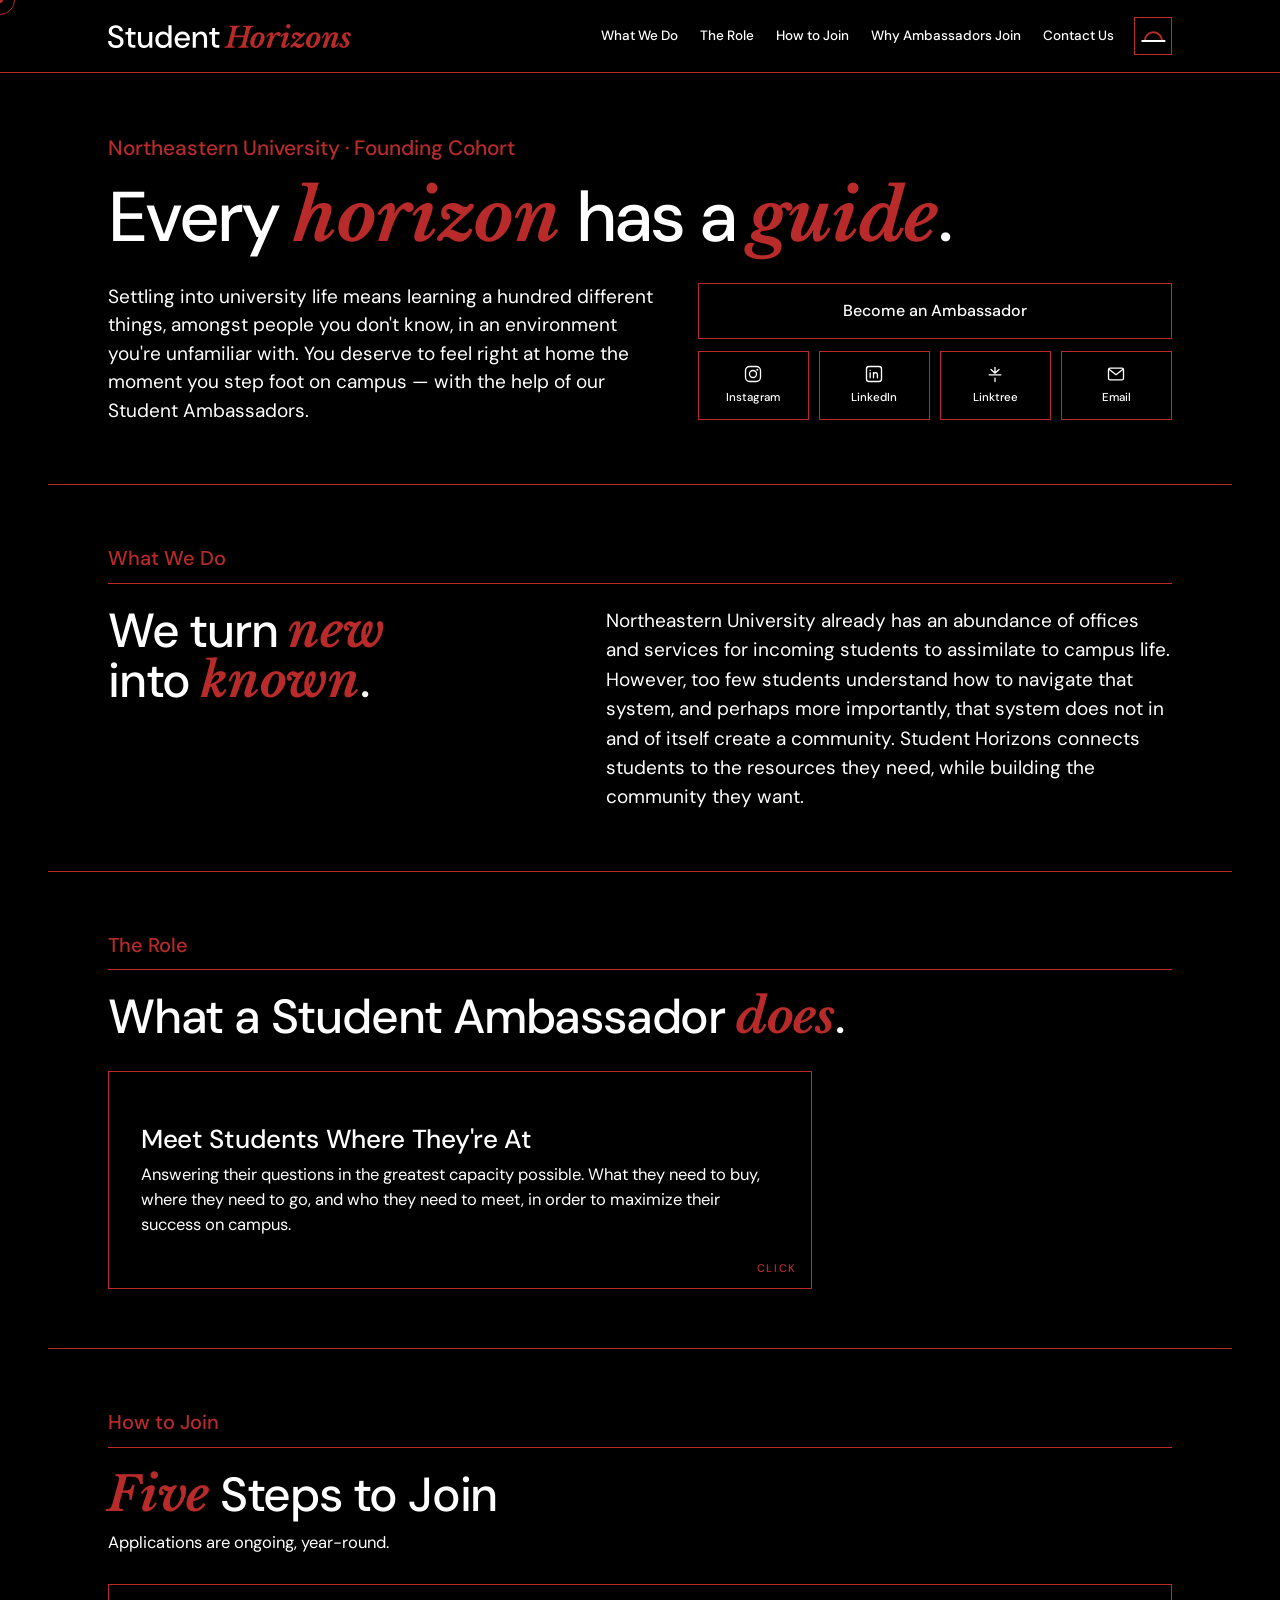
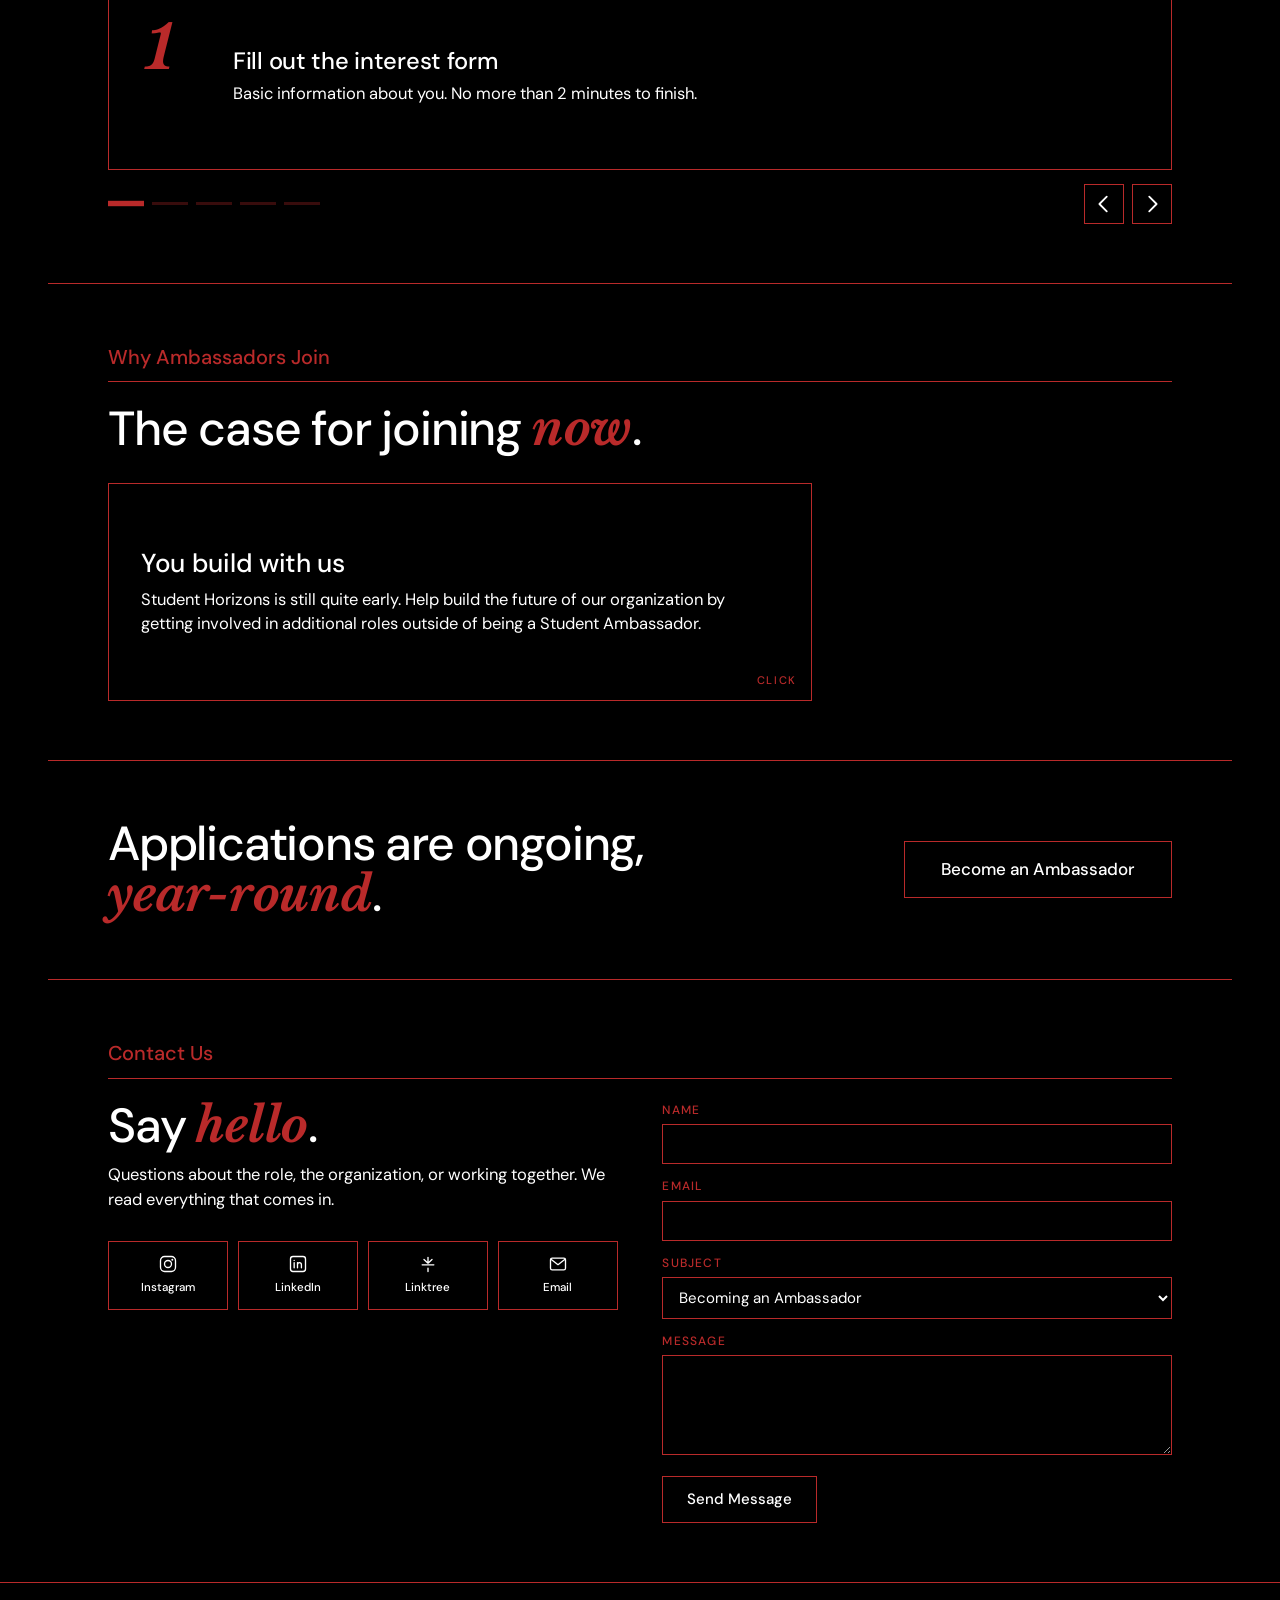
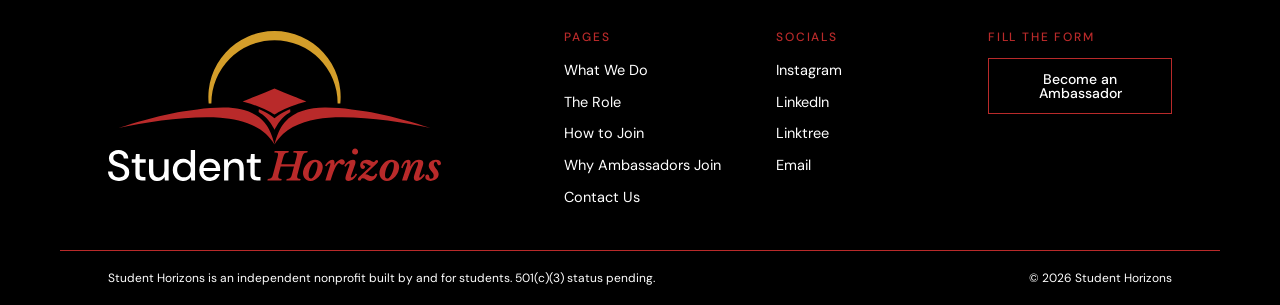
==== index.html @ bc5bb62e "Another try There will be another soon enough." ====
<!DOCTYPE html>
<html lang="en" data-theme="dark">
<head>
<meta charset="utf-8">
<meta name="viewport" content="width=device-width, initial-scale=1">
<title>Student Horizons — Student Ambassadors at Northeastern University</title>
<meta name="description" content="Student Horizons connects new Northeastern students to the resources they need while building the community they want. Student Ambassador applications are ongoing, year-round.">
<link rel="canonical" href="https://studenthorizons.org/">
<link rel="icon" href="/favicon.svg" type="image/svg+xml">
<link rel="icon" href="/assets/img/icon-192.png" sizes="192x192">
<link rel="apple-touch-icon" href="/apple-touch-icon.png">
<meta name="theme-color" content="#000000">

<meta property="og:type" content="website">
<meta property="og:site_name" content="Student Horizons">
<meta property="og:title" content="Student Horizons — Every horizon has a guide">
<meta property="og:description" content="Connecting new Northeastern students to the resources they need, while building the community they want.">
<meta property="og:url" content="https://studenthorizons.org/">
<meta property="og:image" content="https://studenthorizons.org/assets/img/og-card.png">
<meta property="og:image:width" content="1200">
<meta property="og:image:height" content="630">
<meta name="twitter:card" content="summary_large_image">

<!-- Dark is the default. Only an explicit stored choice overrides it. -->
<script>
  (function () {
    try {
      var s = localStorage.getItem('sh-theme');
      document.documentElement.setAttribute('data-theme', s === 'light' ? 'light' : 'dark');
    } catch (e) {}
  })();
</script>

<link rel="preload" href="/assets/fonts/dm-sans-latin-var.woff2" as="font" type="font/woff2" crossorigin>
<link rel="preload" href="/assets/fonts/libre-baskerville-700-italic-latin.woff2" as="font" type="font/woff2" crossorigin>
<link rel="stylesheet" href="/assets/css/styles.css">

<script type="application/ld+json">
{
  "@context": "https://schema.org",
  "@type": "NGO",
  "name": "Student Horizons",
  "url": "https://studenthorizons.org/",
  "logo": "https://studenthorizons.org/assets/img/combomark-light.svg",
  "slogan": "Every horizon has a guide",
  "description": "Connecting new Northeastern students to the resources they need, while building the community they want.",
  "email": "studenthorizons.org@gmail.com",
  "areaServed": "Northeastern University, Boston, Massachusetts",
  "sameAs": [
    "https://www.linkedin.com/company/student-horizons-org/",
    "https://www.instagram.com/student.horizons",
    "https://linktr.ee/studenthorizons.org"
  ]
}
</script>
</head>

<body>
<a class="skip" href="#main">Skip to content</a>

<div class="cursor-ring" aria-hidden="true"></div>
<div class="cursor-ring-alt" aria-hidden="true"></div>
<div class="cursor-dot" aria-hidden="true"></div>

<header class="masthead">
  <div class="shell masthead-in">
    <a class="brand" href="#home" aria-label="Student Horizons — top of page">
      <img class="on-dark"  src="/assets/img/wordmark-light.svg" alt="Student Horizons" width="360" height="35">
      <img class="on-light" src="/assets/img/wordmark-dark.svg"  alt="Student Horizons" width="360" height="35">
    </a>

    <nav class="nav" aria-label="Main">
      <a href="#do">What We Do</a>
      <a href="#role">The Role</a>
      <a href="#join">How to Join</a>
      <a href="#why">Why Ambassadors Join</a>
      <a href="#contact">Contact Us</a>
    </nav>

    <button class="theme-btn" type="button" aria-label="Switch to light theme" title="Switch theme">
      <svg viewBox="0 0 40 26" aria-hidden="true" focusable="false">
        <path class="tb-sun" d="M6 21 A 14 14 0 0 1 34 21" fill="none" stroke-width="3.2" stroke-linecap="round"/>
        <path class="tb-line" d="M2 21 H38" fill="none" stroke-width="3.2" stroke-linecap="round"/>
      </svg>
    </button>

    <button class="menu-btn" type="button" aria-expanded="false" aria-controls="mobile-nav">
      <span class="menu-bars" aria-hidden="true"></span>
      <span class="sr-only">Menu</span>
    </button>
  </div>

  <nav class="mobile-nav" id="mobile-nav" aria-label="Main, mobile" hidden>
    <a href="#do">What We Do</a>
    <a href="#role">The Role</a>
    <a href="#join">How to Join</a>
    <a href="#why">Why Ambassadors Join</a>
    <a href="#contact">Contact Us</a>
    <a href="https://forms.gle/mtEmmoPCQnDrMjLR6" target="_blank" rel="noopener">Apply to be an Ambassador</a>
  </nav>
</header>

<main id="main">

  <!-- ═══════════════════════════ hero ═══════════════════════════ -->
  <section class="panel hero" id="home">
    <div class="shell">
      <p class="tagline reveal">Northeastern University · Founding Cohort</p>
      <h1 class="reveal d1">Every <em>horizon</em> has a <em>guide</em>.</h1>

      <div class="hero-grid">
        <p class="blurb reveal d2">Settling into university life means learning a hundred different things, amongst people you don't know, in an environment you're unfamiliar with. You deserve to feel right at home the moment you step foot on campus — with the help of our Student Ambassadors.</p>

        <div class="hero-side reveal d3">
          <a class="btn btn-wide" href="https://forms.gle/mtEmmoPCQnDrMjLR6" target="_blank" rel="noopener">Become an Ambassador</a>
          <ul class="socials" role="list">
            <li><a href="https://www.instagram.com/student.horizons" target="_blank" rel="noopener">
              <svg viewBox="0 0 24 24" aria-hidden="true" focusable="false"><rect x="3" y="3" width="18" height="18" rx="5"/><circle cx="12" cy="12" r="4.2"/><circle class="fill" cx="17.2" cy="6.8" r="1.2"/></svg>
              <span>Instagram</span></a></li>
            <li><a href="https://www.linkedin.com/company/student-horizons-org/" target="_blank" rel="noopener">
              <svg viewBox="0 0 24 24" aria-hidden="true" focusable="false"><rect x="3" y="3" width="18" height="18" rx="3"/><path d="M7.4 10.4v6.2M7.4 7.6v.1M11.4 16.6v-6.2M11.4 13c0-1.5.9-2.6 2.4-2.6s2.3 1 2.3 2.6v3.6"/></svg>
              <span>LinkedIn</span></a></li>
            <li><a href="https://linktr.ee/studenthorizons.org" target="_blank" rel="noopener">
              <svg viewBox="0 0 24 24" aria-hidden="true" focusable="false"><path d="M12 4v7M12 21v-4M12 11 7.2 6.6M12 11l4.8-4.4M5 13h14"/></svg>
              <span>Linktree</span></a></li>
            <li><a href="mailto:studenthorizons.org@gmail.com">
              <svg viewBox="0 0 24 24" aria-hidden="true" focusable="false"><rect x="3" y="5" width="18" height="14" rx="2"/><path d="m3.6 6.4 8.4 6.4 8.4-6.4"/></svg>
              <span>Email</span></a></li>
          </ul>
        </div>
      </div>
    </div>
  </section>

  <!-- ═════════════════════════ what we do ═══════════════════════ -->
  <section class="panel" id="do">
    <div class="shell">
      <p class="label reveal">What We Do</p>
      <div class="split">
        <h2 class="reveal d1">We turn <em>new</em><br>into <em>known</em>.</h2>
        <p class="body-lg reveal d2">Northeastern University already has an abundance of offices and services for incoming students to assimilate to campus life. However, too few students understand how to navigate that system, and perhaps more importantly, that system does not in and of itself create a community. Student Horizons connects students to the resources they need, while building the community they want.</p>
      </div>
    </div>
  </section>

  <!-- ═══════════════════════════ the role ═══════════════════════ -->
  <section class="panel" id="role">
    <div class="shell">
      <p class="label reveal">The Role</p>
      <h2 class="reveal d1">What a Student Ambassador <em>does</em>.</h2>

      <div class="duo reveal d2">
        <article class="flip" tabindex="0" role="button" aria-pressed="false" aria-label="Show the second part of the role">
          <div class="face face-a">
            <h3>Meet Students Where They're At</h3>
            <p>Answering their questions in the greatest capacity possible. What they need to buy, where they need to go, and who they need to meet, in order to maximize their success on campus.</p>
          </div>
          <div class="face face-b">
            <h3>Reach Out First</h3>
            <p>Most people who need help hesitate to send the first message. Be proactive, reach out, and build a bond that'll last across semesters.</p>
          </div>
          <span class="flip-hint" aria-hidden="true">Click</span>
        </article>
      </div>
    </div>
  </section>

  <!-- ═══════════════════════════ how to join ════════════════════ -->
  <section class="panel" id="join">
    <div class="shell">
      <p class="label reveal">How to Join</p>
      <h2 class="reveal d1"><em>Five</em> Steps to Join</h2>
      <p class="body-sm reveal d2">Applications are ongoing, year-round.</p>

      <div class="carousel reveal d3" aria-roledescription="carousel" aria-label="The five steps to join">
        <div class="car-view">
          <ul class="car-track" role="list">
            <li class="car-card" role="group" aria-roledescription="slide" aria-label="Step 1 of 5">
              <span class="car-n" aria-hidden="true">1</span>
              <h3>Fill out the interest form</h3>
              <p>Basic information about you. No more than 2 minutes to finish.</p>
            </li>
            <li class="car-card" role="group" aria-roledescription="slide" aria-label="Step 2 of 5">
              <span class="car-n" aria-hidden="true">2</span>
              <h3>Join the weekly newsletter</h3>
              <p>You're automatically added upon finishing the interest form, so you're always up to date on all things Student Horizons.</p>
            </li>
            <li class="car-card" role="group" aria-roledescription="slide" aria-label="Step 3 of 5">
              <span class="car-n" aria-hidden="true">3</span>
              <h3>Meet with a co-founder</h3>
              <p>What you're looking for, what the role actually asks of you, and whether there's a fit.</p>
            </li>
            <li class="car-card" role="group" aria-roledescription="slide" aria-label="Step 4 of 5">
              <span class="car-n" aria-hidden="true">4</span>
              <h3>Work through onboarding</h3>
              <p>Understanding, in-depth, who we are and how we operate, and how your role will embed within our organization.</p>
            </li>
            <li class="car-card" role="group" aria-roledescription="slide" aria-label="Step 5 of 5">
              <span class="car-n" aria-hidden="true">5</span>
              <h3>Join the program</h3>
              <p>Congratulations! You're a Student Ambassador for Student Horizons. You'll be connected to your students to begin supporting them.</p>
            </li>
          </ul>
        </div>

        <div class="car-ui">
          <div class="car-dots" role="tablist" aria-label="Choose a step"></div>
          <div class="car-arrows">
            <button class="car-nav" type="button" data-dir="-1" aria-label="Previous step">
              <svg viewBox="0 0 24 24" aria-hidden="true"><path d="M15 4 7 12l8 8"/></svg>
            </button>
            <button class="car-nav" type="button" data-dir="1" aria-label="Next step">
              <svg viewBox="0 0 24 24" aria-hidden="true"><path d="M9 4l8 8-8 8"/></svg>
            </button>
          </div>
        </div>
      </div>
    </div>
  </section>

  <!-- ═══════════════════════ why ambassadors join ═══════════════ -->
  <section class="panel" id="why">
    <div class="shell">
      <p class="label reveal">Why Ambassadors Join</p>
      <h2 class="reveal d1">The case for joining <em>now</em>.</h2>

      <div class="duo reveal d2">
        <article class="flip" tabindex="0" role="button" aria-pressed="false" aria-label="Show the second reason ambassadors join">
          <div class="face face-a">
            <h3>You build with us</h3>
            <p>Student Horizons is still quite early. Help build the future of our organization by getting involved in additional roles outside of being a Student Ambassador.</p>
          </div>
          <div class="face face-b">
            <h3>Certified volunteer hours</h3>
            <p>Official, accredited volunteer hours for the time you contribute, logged and ready whenever you need them documented.</p>
          </div>
          <span class="flip-hint" aria-hidden="true">Click</span>
        </article>
      </div>
    </div>
  </section>

  <!-- ═══════════════════════════ cta ════════════════════════════ -->
  <section class="panel cta">
    <div class="shell cta-in">
      <h2 class="reveal">Applications are ongoing, <em>year-round</em>.</h2>
      <a class="btn btn-lg reveal d1" href="https://forms.gle/mtEmmoPCQnDrMjLR6" target="_blank" rel="noopener">Become an Ambassador</a>
    </div>
  </section>

  <!-- ═══════════════════════════ contact ════════════════════════ -->
  <section class="panel" id="contact">
    <div class="shell">
      <p class="label reveal">Contact Us</p>
      <div class="split split-even">
        <div>
          <h2 class="reveal d1">Say <em>hello</em>.</h2>
          <p class="body-sm reveal d2">Questions about the role, the organization, or working together. We read everything that comes in.</p>

          <ul class="socials socials-wide reveal d3" role="list">
            <li><a href="https://www.instagram.com/student.horizons" target="_blank" rel="noopener">
              <svg viewBox="0 0 24 24" aria-hidden="true" focusable="false"><rect x="3" y="3" width="18" height="18" rx="5"/><circle cx="12" cy="12" r="4.2"/><circle class="fill" cx="17.2" cy="6.8" r="1.2"/></svg>
              <span>Instagram</span></a></li>
            <li><a href="https://www.linkedin.com/company/student-horizons-org/" target="_blank" rel="noopener">
              <svg viewBox="0 0 24 24" aria-hidden="true" focusable="false"><rect x="3" y="3" width="18" height="18" rx="3"/><path d="M7.4 10.4v6.2M7.4 7.6v.1M11.4 16.6v-6.2M11.4 13c0-1.5.9-2.6 2.4-2.6s2.3 1 2.3 2.6v3.6"/></svg>
              <span>LinkedIn</span></a></li>
            <li><a href="https://linktr.ee/studenthorizons.org" target="_blank" rel="noopener">
              <svg viewBox="0 0 24 24" aria-hidden="true" focusable="false"><path d="M12 4v7M12 21v-4M12 11 7.2 6.6M12 11l4.8-4.4M5 13h14"/></svg>
              <span>Linktree</span></a></li>
            <li><a href="mailto:studenthorizons.org@gmail.com">
              <svg viewBox="0 0 24 24" aria-hidden="true" focusable="false"><rect x="3" y="5" width="18" height="14" rx="2"/><path d="m3.6 6.4 8.4 6.4 8.4-6.4"/></svg>
              <span>Email</span></a></li>
          </ul>
        </div>

        <div class="form-zone reveal d2" data-state="form">
          <form class="form" id="contact-form" novalidate>
            <p class="hp"><label>Leave this field empty<input type="text" name="_honey" tabindex="-1" autocomplete="off"></label></p>
            <p class="field"><label for="cf-name">Name</label>
              <input id="cf-name" name="name" type="text" autocomplete="name" required></p>
            <p class="field"><label for="cf-email">Email</label>
              <input id="cf-email" name="email" type="email" autocomplete="email" required></p>
            <p class="field"><label for="cf-topic">Subject</label>
              <select id="cf-topic" name="topic">
                <option>Becoming an Ambassador</option>
                <option>Getting support as a student</option>
                <option>Partnership or press</option>
                <option>Something else</option>
              </select></p>
            <p class="field"><label for="cf-msg">Message</label>
              <textarea id="cf-msg" name="message" rows="4" required></textarea></p>
            <button class="btn" type="submit">Send Message</button>
            <p class="form-error" role="alert" hidden></p>
          </form>

          <div class="form-load" aria-hidden="true">
            <svg class="spinner" viewBox="0 0 50 50"><circle cx="25" cy="25" r="20" fill="none" stroke-width="3.5"/></svg>
          </div>

          <div class="form-done" role="status">
            <h3>Thanks for reaching us!</h3>
            <p>Student Horizons will respond to your message in due time.</p>
            <button class="btn" type="button" id="again">Contact Us Again</button>
          </div>
        </div>
      </div>
    </div>
  </section>

</main>

<footer class="foot">
  <div class="shell foot-in">
    <div class="foot-brand">
      <img class="on-dark"  src="/assets/img/combomark-light.svg" alt="Student Horizons" width="340" height="153">
      <img class="on-light" src="/assets/img/combomark-dark.svg"  alt="Student Horizons" width="340" height="153">
    </div>
    <div class="foot-cols">
      <div>
        <h2>Pages</h2>
        <ul role="list">
          <li><a href="#do">What We Do</a></li>
          <li><a href="#role">The Role</a></li>
          <li><a href="#join">How to Join</a></li>
          <li><a href="#why">Why Ambassadors Join</a></li>
          <li><a href="#contact">Contact Us</a></li>
        </ul>
      </div>
      <div>
        <h2>Socials</h2>
        <ul role="list">
          <li><a href="https://www.instagram.com/student.horizons" target="_blank" rel="noopener">Instagram</a></li>
          <li><a href="https://www.linkedin.com/company/student-horizons-org/" target="_blank" rel="noopener">LinkedIn</a></li>
          <li><a href="https://linktr.ee/studenthorizons.org" target="_blank" rel="noopener">Linktree</a></li>
          <li><a href="mailto:studenthorizons.org@gmail.com">Email</a></li>
        </ul>
      </div>
      <div>
        <h2>Fill the Form</h2>
        <a class="btn btn-foot" href="https://forms.gle/mtEmmoPCQnDrMjLR6" target="_blank" rel="noopener">Become an Ambassador</a>
      </div>
    </div>
  </div>
  <div class="shell foot-legal">
    <p>Student Horizons is an independent nonprofit built by and for students. 501(c)(3) status pending.</p>
    <p>&copy; <span id="yr">2026</span> Student Horizons</p>
  </div>
</footer>

<script>
document.getElementById('yr').textContent = new Date().getFullYear();

var root = document.documentElement;
var reduce = window.matchMedia('(prefers-reduced-motion: reduce)').matches;

/* ── theme ─────────────────────────────────────────────────────── */
var tbtn = document.querySelector('.theme-btn');
function paintBtn() {
  tbtn.setAttribute('aria-label',
    root.getAttribute('data-theme') === 'dark' ? 'Switch to light theme' : 'Switch to dark theme');
}
paintBtn();
tbtn.addEventListener('click', function () {
  var next = root.getAttribute('data-theme') === 'dark' ? 'light' : 'dark';
  root.setAttribute('data-theme', next);
  try { localStorage.setItem('sh-theme', next); } catch (e) {}
  paintBtn();
});

/* ── mobile menu ───────────────────────────────────────────────── */
var mbtn = document.querySelector('.menu-btn');
var mob = document.getElementById('mobile-nav');
mbtn.addEventListener('click', function () {
  var open = mbtn.getAttribute('aria-expanded') === 'true';
  mbtn.setAttribute('aria-expanded', String(!open));
  mob.hidden = open;
  document.body.classList.toggle('nav-open', !open);
});
mob.addEventListener('click', function (e) {
  if (e.target.tagName === 'A') {
    mbtn.setAttribute('aria-expanded', 'false');
    mob.hidden = true;
    document.body.classList.remove('nav-open');
  }
});

/* ── click cards ───────────────────────────────────────────────── */
document.querySelectorAll('.flip').forEach(function (el) {
  function toggle() {
    var on = el.classList.toggle('flipped');
    el.setAttribute('aria-pressed', String(on));
  }
  el.addEventListener('click', toggle);
  el.addEventListener('keydown', function (e) {
    if (e.key === 'Enter' || e.key === ' ') { e.preventDefault(); toggle(); }
  });
});

/* ── carousel ──────────────────────────────────────────────────── */
(function () {
  var wrap = document.querySelector('.carousel');
  if (!wrap) return;
  var track = wrap.querySelector('.car-track');
  var cards = [].slice.call(wrap.querySelectorAll('.car-card'));
  var dots = wrap.querySelector('.car-dots');
  var i = 0;

  cards.forEach(function (c, n) {
    var d = document.createElement('button');
    d.type = 'button';
    d.className = 'car-dot';
    d.setAttribute('role', 'tab');
    d.setAttribute('aria-label', 'Step ' + (n + 1));
    d.addEventListener('click', function () { go(n); });
    dots.appendChild(d);
  });

  function go(n) {
    i = (n + cards.length) % cards.length;
    track.style.transform = 'translateX(' + (-i * 100) + '%)';
    cards.forEach(function (c, k) { c.setAttribute('aria-hidden', String(k !== i)); c.inert = (k !== i); });
    [].slice.call(dots.children).forEach(function (d, k) {
      d.classList.toggle('on', k === i);
      d.setAttribute('aria-selected', String(k === i));
    });
  }

  wrap.querySelectorAll('.car-nav').forEach(function (b) {
    b.addEventListener('click', function () { go(i + Number(b.dataset.dir)); });
  });
  wrap.querySelector('.car-view').addEventListener('click', function (e) {
    if (!e.target.closest('a,button')) go(i + 1);
  });
  wrap.addEventListener('keydown', function (e) {
    if (e.key === 'ArrowRight') { e.preventDefault(); go(i + 1); }
    if (e.key === 'ArrowLeft') { e.preventDefault(); go(i - 1); }
  });

  /* swipe */
  var x0 = null;
  wrap.addEventListener('touchstart', function (e) { x0 = e.touches[0].clientX; }, { passive: true });
  wrap.addEventListener('touchend', function (e) {
    if (x0 === null) return;
    var dx = e.changedTouches[0].clientX - x0;
    if (Math.abs(dx) > 40) go(i + (dx < 0 ? 1 : -1));
    x0 = null;
  });

  go(0);
})();

/* ── contact form: posts to FormSubmit, stays on the page ──────── */
(function () {
  var zone = document.querySelector('.form-zone');
  var form = document.getElementById('contact-form');
  var again = document.getElementById('again');
  var err = form.querySelector('.form-error');
  var ENDPOINT = 'https://formsubmit.co/ajax/studenthorizons.org@gmail.com';

  function setState(s) { zone.dataset.state = s; }

  form.addEventListener('submit', function (e) {
    e.preventDefault();
    err.hidden = true;
    if (!form.checkValidity()) { form.reportValidity(); return; }

    var fd = new FormData(form);
    var payload = {
      name: fd.get('name'),
      email: fd.get('email'),
      topic: fd.get('topic'),
      message: fd.get('message'),
      _subject: 'New message from studenthorizons.org',
      _template: 'table',
      _captcha: 'false'
    };
    if (fd.get('_honey')) { setState('done'); return; }

    setState('loading');
    var started = Date.now();

    fetch(ENDPOINT, {
      method: 'POST',
      headers: { 'Content-Type': 'application/json', 'Accept': 'application/json' },
      body: JSON.stringify(payload)
    })
      .then(function (r) { return r.json().catch(function () { return {}; }).then(function (j) { return { ok: r.ok, j: j }; }); })
      .then(function (res) {
        var wait = Math.max(0, 700 - (Date.now() - started));
        /* FormSubmit answers 200 with success:"false" while the address is
           still unactivated, so the body has to be checked, not just status. */
        var okay = res.ok && String(res.j && res.j.success) !== 'false';
        setTimeout(function () {
          if (okay) { form.reset(); setState('done'); }
          else {
            setState('form');
            err.textContent = (res.j && res.j.message) ||
              'That didn\u2019t send. Please email studenthorizons.org@gmail.com directly.';
            err.hidden = false;
          }
        }, wait);
      })
      .catch(function () {
        setState('form');
        err.textContent = 'That didn\u2019t send. Please email studenthorizons.org@gmail.com directly.';
        err.hidden = false;
      });
  });

  again.addEventListener('click', function () {
    setState('loading');
    setTimeout(function () { setState('form'); document.getElementById('cf-name').focus(); }, 600);
  });
})();

/* ── scroll reveal ─────────────────────────────────────────────── */
if (!reduce) {
  document.body.classList.add('anim');
  var io = new IntersectionObserver(function (es) {
    es.forEach(function (en) {
      if (en.isIntersecting) { en.target.classList.add('in'); io.unobserve(en.target); }
    });
  }, { rootMargin: '0px 0px -8% 0px', threshold: 0.05 });
  document.querySelectorAll('.reveal').forEach(function (el) { io.observe(el); });
}

/* ── custom cursor ─────────────────────────────────────────────────
   Two rings ride together. The red one is always drawn. The black one
   sits on top and is clipped, every frame, to the rectangle of whatever
   fill-button is under the pointer — so the arc inside the red fill
   reads black while the arc outside it stays red against the page.
   ------------------------------------------------------------------ */
if (!reduce && window.matchMedia('(hover: hover) and (pointer: fine)').matches) {
  var dot = document.querySelector('.cursor-dot');
  var ring = document.querySelector('.cursor-ring');
  var alt = document.querySelector('.cursor-ring-alt');
  var mx = -200, my = -200, rx = -200, ry = -200, raf = null, rect = null;
  var FILL = 'a.btn, button.btn, .socials a, .car-nav, .theme-btn, .menu-btn';
  var SOFT = 'input, textarea, select, .flip, .car-dot, .nav a, .foot-cols a, .mobile-nav a';
  document.body.classList.add('has-cursor');

  window.addEventListener('mousemove', function (e) {
    mx = e.clientX; my = e.clientY;
    dot.style.transform = 'translate3d(' + mx + 'px,' + my + 'px,0)';

    var t = e.target;
    var fill = t.closest ? t.closest(FILL) : null;
    var soft = fill ? null : (t.closest ? t.closest(SOFT) : null);
    rect = fill ? fill.getBoundingClientRect() : null;
    document.body.classList.toggle('cur-fill', !!fill);
    document.body.classList.toggle('cur-soft', !!soft);

    if (!raf) raf = requestAnimationFrame(loop);
  }, { passive: true });

  function loop() {
    rx += (mx - rx) * 0.42;
    ry += (my - ry) * 0.42;
    var t = 'translate3d(' + rx + 'px,' + ry + 'px,0)';
    ring.style.transform = t;
    alt.style.transform = t;

    if (rect) {
      var s = alt.offsetWidth / 2;
      var top = Math.max(0, rect.top - (ry - s));
      var left = Math.max(0, rect.left - (rx - s));
      var bottom = Math.max(0, (ry + s) - rect.bottom);
      var right = Math.max(0, (rx + s) - rect.right);
      alt.style.clipPath = 'inset(' + top + 'px ' + right + 'px ' + bottom + 'px ' + left + 'px)';
    }

    raf = (Math.abs(mx - rx) > 0.3 || Math.abs(my - ry) > 0.3 || rect)
      ? requestAnimationFrame(loop) : null;
  }

  window.addEventListener('mousedown', function () { document.body.classList.add('cur-down'); });
  window.addEventListener('mouseup', function () { document.body.classList.remove('cur-down'); });
  document.addEventListener('mouseleave', function () { document.body.classList.add('cur-out'); });
  document.addEventListener('mouseenter', function () { document.body.classList.remove('cur-out'); });
}
</script>
</body>
</html>
---- assets/css/styles.css ----
/* ==========================================================================
   Student Horizons — studenthorizons.org

   PALETTE IS ABSOLUTE. Three values, no tints, no greys, no intermediates:
     Pure Black  #000000
     Pure White  #FFFFFF
     Horizon Red #B92A2A  — identical in both themes, never lightened

   Dark theme  = black ground, white text.  Light theme = white ground, black text.
   Horizon Red carries every rule, border, button outline, fill and emphasis word.
   Hierarchy is made with size and weight only, because no third text colour
   is permitted. Horizon Gold appears only inside the logo artwork itself.

   Note: #B92A2A on #000000 is 3.1:1, under the WCAG AA 4.5:1 floor for body
   text. Red is therefore kept to display sizes, rules and fills — never small
   reading copy — so no body text on the page falls below the floor.
   ========================================================================== */

/* ── typefaces (self-hosted) ──────────────────────────────────────────── */

@font-face {
  font-family: "DM Sans"; font-style: normal; font-weight: 100 1000; font-display: swap;
  src: url("/assets/fonts/dm-sans-latin-var.woff2") format("woff2-variations");
  unicode-range: U+0000-00FF,U+0131,U+0152-0153,U+02BB-02BC,U+02C6,U+02DA,U+02DC,U+0304,U+0308,U+0329,U+2000-206F,U+20AC,U+2122,U+2191,U+2193,U+2212,U+2215,U+FEFF,U+FFFD;
}
@font-face {
  font-family: "DM Sans"; font-style: normal; font-weight: 100 1000; font-display: swap;
  src: url("/assets/fonts/dm-sans-latin-ext-var.woff2") format("woff2-variations");
  unicode-range: U+0100-02BA,U+02BD-02C5,U+02C7-02CC,U+02CE-02D7,U+02DD-02FF,U+0304,U+0308,U+0329,U+1D00-1DBF,U+1E00-1E9F,U+1EF2-1EFF,U+2020,U+20A0-20AB,U+20AD-20C0,U+2113,U+2C60-2C7F,U+A720-A7FF;
}
@font-face {
  font-family: "Libre Baskerville"; font-style: italic; font-weight: 700; font-display: swap;
  src: url("/assets/fonts/libre-baskerville-700-italic-latin.woff2") format("woff2");
  unicode-range: U+0000-00FF,U+0131,U+0152-0153,U+02BB-02BC,U+02C6,U+02DA,U+02DC,U+0304,U+0308,U+0329,U+2000-206F,U+2074,U+20AC,U+2122,U+2191,U+2193,U+2212,U+2215,U+FEFF,U+FFFD;
}
@font-face {
  font-family: "Libre Baskerville"; font-style: italic; font-weight: 700; font-display: swap;
  src: url("/assets/fonts/libre-baskerville-700-italic-latin-ext.woff2") format("woff2");
  unicode-range: U+0100-02BA,U+02BD-02C5,U+02C7-02CC,U+02CE-02D7,U+02DD-02FF,U+0304,U+0308,U+0329,U+1D00-1DBF,U+1E00-1E9F,U+1EF2-1EFF,U+2020,U+20A0-20AB,U+20AD-20C0,U+2113,U+2C60-2C7F,U+A720-A7FF;
}

/* ── tokens ───────────────────────────────────────────────────────────── */

:root {
  --paper: #000000;
  --ink:   #FFFFFF;
  --red:   #B92A2A;
  --soft:  rgba(185, 42, 42, 0.20);   /* ring wash over non-filling targets */
  --shade: rgba(0, 0, 0, 0.34);       /* ring wash over red-filled targets  */

  --head: 4.5rem;
  --shell: 1160px;
  --gut: clamp(1.25rem, 4.5vw, 3rem);
  --sec: clamp(2.5rem, 4.6vw, 3.75rem);

  --sans: "DM Sans", ui-sans-serif, system-ui, -apple-system, "Segoe UI", sans-serif;
  --serif: "Libre Baskerville", Georgia, "Times New Roman", serif;
  --ease: cubic-bezier(0.22, 0.61, 0.36, 1);
  --swipe: cubic-bezier(0.65, 0, 0.35, 1);
}

[data-theme="light"] { --paper: #FFFFFF; --ink: #000000; }

*, *::before, *::after { box-sizing: border-box; }

html { -webkit-text-size-adjust: 100%; scroll-behavior: smooth; scroll-padding-top: var(--head); }
@media (prefers-reduced-motion: reduce) { html { scroll-behavior: auto; } }

body {
  margin: 0; background: var(--paper); color: var(--ink);
  font-family: var(--sans);
  font-size: clamp(0.9375rem, 0.9rem + 0.2vw, 1rem);
  line-height: 1.55; -webkit-font-smoothing: antialiased;
  transition: background-color 0.35s var(--ease), color 0.35s var(--ease);
}
body.nav-open { overflow: hidden; }

img, svg { max-width: 100%; }
img { height: auto; }
a { color: var(--red); text-underline-offset: 0.18em; }

:focus-visible { outline: 2.5px solid var(--red); outline-offset: 3px; }

.sr-only, .skip:not(:focus) {
  position: absolute; width: 1px; height: 1px; padding: 0; margin: -1px;
  overflow: hidden; clip: rect(0 0 0 0); white-space: nowrap; border: 0;
}
.skip:focus {
  position: fixed; z-index: 200; top: 0.75rem; left: 0.75rem;
  background: var(--red); color: #fff; padding: 0.7rem 1.1rem;
  font-weight: 500; text-decoration: none;
}

.shell { width: 100%; max-width: var(--shell); margin-inline: auto; padding-inline: var(--gut); }

/* theme-paired artwork */
[data-theme="dark"]  .on-light { display: none; }
[data-theme="light"] .on-dark  { display: none; }

/* ── type ─────────────────────────────────────────────────────────────── */

h1, h2, h3 { font-weight: 500; letter-spacing: -0.025em; line-height: 1.06; margin: 0; }
h1 { font-size: clamp(1.85rem, 5.5vw, 5rem); letter-spacing: -0.038em; white-space: nowrap; }
h2 { font-size: clamp(1.7rem, 1.15rem + 2.3vw, 3rem); }
h3 { font-size: 1.0625rem; letter-spacing: -0.012em; line-height: 1.25; }

h1 em, h2 em, h3 em {
  font-family: var(--serif); font-style: italic; font-weight: 700;
  color: var(--red); letter-spacing: -0.005em;
}
p { margin: 0; }

.label {
  font-size: clamp(1rem, 0.9rem + 0.45vw, 1.25rem);
  font-weight: 500; color: var(--red);
  padding-bottom: 0.55rem; margin-bottom: clamp(0.875rem, 1.8vw, 1.375rem);
  border-bottom: 1px solid var(--red);
}
.tagline {
  font-size: clamp(1rem, 0.9rem + 0.5vw, 1.3125rem);
  font-weight: 500; color: var(--red); margin-bottom: clamp(0.625rem, 1.4vw, 1rem);
}
.blurb   { font-size: clamp(1rem, 0.94rem + 0.34vw, 1.1875rem); line-height: 1.5; max-width: 46ch; }
.body-lg { font-size: clamp(1rem, 0.94rem + 0.34vw, 1.1875rem); line-height: 1.55; max-width: 56ch; }
.body-sm { font-size: clamp(0.9375rem, 0.91rem + 0.2vw, 1.0313rem); max-width: 52ch; margin-top: 0.625rem; }

/* ── panels ───────────────────────────────────────────────────────────── */
/* Sized by their content. Free scrolling — no snapping, no forced heights. */

.panel { padding-block: var(--sec); position: relative; }
.panel + .panel::before {
  content: ""; position: absolute; inset-inline: var(--gut); top: 0;
  height: 1px; background: var(--red);
}

/* ── masthead ─────────────────────────────────────────────────────────── */

.masthead {
  position: sticky; top: 0; z-index: 100;
  background: color-mix(in srgb, var(--paper) 88%, transparent);
  backdrop-filter: saturate(180%) blur(12px);
  border-bottom: 1px solid var(--red);
  transition: background-color 0.35s var(--ease);
}
.masthead-in { display: flex; align-items: center; gap: 1.25rem; height: var(--head); }

.brand { display: flex; align-items: center; flex: 0 0 auto; }
.brand img { width: clamp(168px, 19vw, 268px); transition: transform 0.45s var(--ease); }
.brand:hover img { transform: translateY(-2px); }

.nav { display: flex; gap: 1.375rem; margin-left: auto; }
.nav a {
  position: relative; color: var(--ink); text-decoration: none;
  font-size: 0.8438rem; font-weight: 500; padding-block: 0.35rem; white-space: nowrap;
}
.nav a::after {
  content: ""; position: absolute; left: 0; right: 0; bottom: 0; height: 2px;
  background: var(--red); transform: scaleX(0); transform-origin: left;
  transition: transform 0.3s var(--swipe);
}
.nav a:hover::after { transform: scaleX(1); }

.theme-btn, .menu-btn {
  flex: 0 0 auto; width: 2.375rem; height: 2.375rem; padding: 0.35rem;
  background: none; border: 1px solid var(--red); cursor: pointer;
  display: grid; place-items: center; transition: background-color 0.25s var(--ease);
}
.theme-btn:hover, .menu-btn:hover { background: var(--red); }
.theme-btn svg { width: 100%; overflow: visible; }
.tb-sun { stroke: var(--red); transform-origin: 20px 21px; transition: transform 0.55s var(--swipe); }
.tb-line { stroke: var(--ink); }
.theme-btn:hover .tb-sun, .theme-btn:hover .tb-line { stroke: #fff; }
[data-theme="light"] .tb-sun { transform: rotate(180deg); }

.menu-btn { display: none; }
.menu-bars, .menu-bars::before, .menu-bars::after {
  display: block; width: 16px; height: 1.5px; background: var(--ink);
  margin-inline: auto; content: ""; transition: transform 0.28s var(--ease), background-color 0.2s;
}
.menu-btn:hover .menu-bars, .menu-btn:hover .menu-bars::before, .menu-btn:hover .menu-bars::after { background: #fff; }
.menu-bars::before { transform: translateY(-5px); }
.menu-bars::after { transform: translateY(3.5px); }
[aria-expanded="true"] .menu-bars { background: transparent !important; }
[aria-expanded="true"] .menu-bars::before { transform: rotate(45deg) translateY(0); }
[aria-expanded="true"] .menu-bars::after { transform: rotate(-45deg) translateY(-1.5px); }

.mobile-nav { display: none; flex-direction: column; border-top: 1px solid var(--red); }
.mobile-nav a {
  padding: 0.875rem var(--gut); color: var(--ink); text-decoration: none;
  font-weight: 500; border-bottom: 1px solid var(--red);
}
.mobile-nav a:last-child { color: var(--red); }

/* ── buttons ──────────────────────────────────────────────────────────── */

.btn {
  position: relative; z-index: 0; overflow: hidden;
  display: inline-flex; align-items: center; justify-content: center;
  font-family: var(--sans); font-size: 0.9375rem; font-weight: 500; line-height: 1;
  padding: 0.9375rem 1.5rem; text-align: center;
  color: var(--ink); background: transparent;
  border: 1.5px solid var(--red); border-radius: 0;
  text-decoration: none; cursor: pointer;
  transition: color 0.3s var(--swipe);
}
.btn::before {
  content: ""; position: absolute; inset: 0; z-index: -1; background: var(--red);
  transform: translateY(101%); transition: transform 0.42s var(--swipe);
}
.btn:hover, .btn:focus-visible { color: #fff; }
.btn:hover::before, .btn:focus-visible::before { transform: translateY(0); }
.btn:active { transform: translateY(1px); }
.btn-lg { padding: 1.1875rem 2.25rem; font-size: 1.0625rem; }
.btn-wide { width: 100%; padding-block: 1.1875rem; font-size: 1rem; }
.btn-foot { width: 100%; max-width: 15rem; padding: 0.8125rem 1rem; font-size: 0.875rem; }

/* ── hero ─────────────────────────────────────────────────────────────── */

.hero-grid {
  display: grid; grid-template-columns: minmax(0, 1.15fr) minmax(0, 1fr);
  gap: clamp(1.5rem, 3.5vw, 3rem); align-items: start;
  margin-top: clamp(1rem, 2.4vw, 1.75rem);
}
.hero-side { display: flex; flex-direction: column; gap: 0.75rem; }

/* ── social buttons ───────────────────────────────────────────────────── */

.socials {
  list-style: none; margin: 0; padding: 0;
  display: grid; grid-template-columns: repeat(4, minmax(0, 1fr)); gap: 0.625rem;
}
.socials a {
  position: relative; z-index: 0; overflow: hidden;
  display: flex; flex-direction: column; align-items: center; justify-content: center; gap: 0.35rem;
  padding: 0.75rem 0.25rem;
  border: 1.5px solid var(--red); color: var(--ink); text-decoration: none;
  transition: color 0.3s var(--swipe);
}
.socials a::before {
  content: ""; position: absolute; inset: 0; z-index: -1; background: var(--red);
  transform: translateY(101%); transition: transform 0.4s var(--swipe);
}
.socials a:hover, .socials a:focus-visible { color: #fff; }
.socials a:hover::before, .socials a:focus-visible::before { transform: translateY(0); }
.socials svg {
  width: 20px; height: 20px; fill: none; stroke: currentColor;
  stroke-width: 1.6; stroke-linecap: round; stroke-linejoin: round;
  transition: transform 0.4s var(--ease);
}
.socials svg .fill { fill: currentColor; stroke: none; }
.socials a:hover svg { transform: translateY(-2px) scale(1.08); }
.socials span { font-size: 0.7188rem; font-weight: 500; }
.socials-wide { margin-top: clamp(1rem, 2.4vw, 1.75rem); }

/* ── splits ───────────────────────────────────────────────────────────── */

.split { display: grid; grid-template-columns: minmax(0, 1fr) minmax(0, 1.25fr); gap: clamp(1.25rem, 3.5vw, 3rem); align-items: start; }
.split-even { grid-template-columns: minmax(0, 1fr) minmax(0, 1fr); }

/* ── click cards ──────────────────────────────────────────────────────── */

.duo { margin-top: clamp(1.125rem, 2.4vw, 1.75rem); max-width: 44rem; }
.flip {
  position: relative; overflow: hidden; cursor: pointer;
  border: 1.5px solid var(--red); min-height: 13.5rem;
  transition: transform 0.35s var(--ease), box-shadow 0.35s var(--ease);
}
/* hover only bulges and glows — the fill is bound to click */
.flip:hover, .flip:focus-visible {
  transform: scale(1.014);
  box-shadow: 0 0 0 1px var(--red), 0 0 26px 2px rgba(185, 42, 42, 0.45);
}
.flip:active { transform: scale(1.004); }
.face {
  padding: clamp(1.25rem, 2.6vw, 2rem);
  display: flex; flex-direction: column; justify-content: center; gap: 0.5rem;
  min-height: 13.5rem;
}
.face h3 { font-size: clamp(1.1875rem, 1rem + 0.8vw, 1.625rem); }
.face p { font-size: clamp(0.9375rem, 0.91rem + 0.22vw, 1.0313rem); line-height: 1.5; }
.face-b {
  position: absolute; inset: 0; background: var(--red); color: #fff;
  transform: translateY(100%); transition: transform 0.55s var(--swipe);
}
.flip.flipped .face-b { transform: translateY(0); }
.flip-hint {
  position: absolute; right: 0.875rem; bottom: 0.7rem; z-index: 2;
  font-size: 0.6875rem; font-weight: 500; letter-spacing: 0.15em; text-transform: uppercase;
  color: var(--red); transition: color 0.3s var(--ease), opacity 0.3s var(--ease);
}
.flip.flipped .flip-hint { color: #fff; opacity: 0.8; }

/* ── carousel ─────────────────────────────────────────────────────────── */

.carousel { margin-top: clamp(1.125rem, 2.4vw, 1.75rem); }
.car-view { overflow: hidden; border: 1.5px solid var(--red); cursor: pointer; }
.car-track {
  list-style: none; margin: 0; padding: 0; display: flex;
  transition: transform 0.55s var(--swipe);
}
.car-card {
  flex: 0 0 100%; min-width: 100%;
  padding: clamp(1.375rem, 3vw, 2.25rem);
  display: grid; grid-template-columns: 4.5rem 1fr; align-items: start;
  column-gap: 1rem; row-gap: 0.35rem; min-height: 11.5rem;
}
.car-n {
  grid-row: 1 / span 2;
  font-family: var(--serif); font-style: italic; font-weight: 700;
  font-size: clamp(2.5rem, 2rem + 2.2vw, 4rem); line-height: 0.9; color: var(--red);
}
.car-card h3 { font-size: clamp(1.125rem, 1rem + 0.6vw, 1.5rem); align-self: end; }
.car-card p { font-size: clamp(0.9375rem, 0.91rem + 0.22vw, 1.0313rem); line-height: 1.5; max-width: 58ch; }

.car-ui { display: flex; align-items: center; justify-content: space-between; gap: 1rem; margin-top: 0.875rem; }
.car-dots { display: flex; gap: 0.5rem; }
.car-dot {
  width: 2.25rem; height: 3px; padding: 0; border: 0; cursor: pointer;
  background: var(--red); opacity: 0.3;
  transition: opacity 0.3s var(--ease), transform 0.3s var(--ease);
}
.car-dot:hover { opacity: 0.65; }
.car-dot.on { opacity: 1; transform: scaleY(1.8); }
.car-arrows { display: flex; gap: 0.5rem; }
.car-nav {
  position: relative; z-index: 0; overflow: hidden;
  width: 2.5rem; height: 2.5rem; padding: 0.5rem;
  background: transparent; border: 1.5px solid var(--red); cursor: pointer;
  color: var(--ink); transition: color 0.3s var(--swipe);
}
.car-nav::before {
  content: ""; position: absolute; inset: 0; z-index: -1; background: var(--red);
  transform: translateY(101%); transition: transform 0.35s var(--swipe);
}
.car-nav:hover { color: #fff; }
.car-nav:hover::before { transform: translateY(0); }
.car-nav svg { width: 100%; height: 100%; fill: none; stroke: currentColor; stroke-width: 2; stroke-linecap: round; stroke-linejoin: round; }

/* ── cta ──────────────────────────────────────────────────────────────── */

.cta-in { display: flex; flex-wrap: wrap; align-items: center; justify-content: space-between; gap: 1.25rem 2rem; }
.cta h2 { max-width: 20ch; }

/* ── form ─────────────────────────────────────────────────────────────── */

.hp { position: absolute; left: -9999px; }
.form-zone { position: relative; min-height: 22rem; display: grid; }
.form-zone > * { grid-area: 1 / 1; }
.form-zone .form-load, .form-zone .form-done { opacity: 0; pointer-events: none; }
.form-zone .form { opacity: 1; }
.form-zone[data-state="loading"] .form,
.form-zone[data-state="done"] .form { opacity: 0; pointer-events: none; }
.form-zone[data-state="loading"] .form-load { opacity: 1; }
.form-zone[data-state="done"] .form-done { opacity: 1; pointer-events: auto; }
.form-zone > * { transition: opacity 0.35s var(--ease); }

.field { margin-bottom: 0.8125rem; }
.field label {
  display: block; font-size: 0.75rem; font-weight: 500; letter-spacing: 0.1em;
  text-transform: uppercase; color: var(--red); margin-bottom: 0.3rem;
}
.field input, .field select, .field textarea {
  width: 100%; font-family: var(--sans); font-size: 0.9375rem; color: var(--ink);
  background: transparent; border: 1.5px solid var(--red); border-radius: 0;
  padding: 0.5625rem 0.75rem; transition: box-shadow 0.25s var(--ease);
}
.field select option { background: var(--paper); color: var(--ink); }
.field textarea { resize: vertical; min-height: 4.75rem; }
.field input:focus, .field select:focus, .field textarea:focus {
  outline: none; box-shadow: inset 0 0 0 2px var(--red);
}
.form-error { margin-top: 0.75rem; font-size: 0.875rem; color: var(--red); }

.form-load { display: grid; place-items: center; }
.spinner { width: 3rem; height: 3rem; animation: spin 1s linear infinite; }
.spinner circle {
  stroke: var(--red); stroke-linecap: round;
  stroke-dasharray: 90 126; transform-origin: center;
}
@keyframes spin { to { transform: rotate(360deg); } }

.form-done { display: flex; flex-direction: column; justify-content: center; align-items: flex-start; gap: 0.75rem; }
.form-done h3 { font-size: clamp(1.375rem, 1.15rem + 1vw, 2rem); color: var(--red); }
.form-done p { font-size: 1.0313rem; max-width: 40ch; }
.form-done .btn { margin-top: 0.5rem; }

/* ── footer ───────────────────────────────────────────────────────────── */

.foot { border-top: 1px solid var(--red); padding-top: clamp(2rem, 4vw, 3rem); }
.foot-in { display: grid; grid-template-columns: minmax(0, 1fr) minmax(0, 1.5fr); gap: clamp(1.75rem, 4vw, 3.5rem); align-items: start; }
.foot-brand img { width: clamp(210px, 26vw, 340px); display: block; transition: transform 0.5s var(--ease); }
.foot-brand:hover img { transform: translateY(-4px); }
.foot-cols { display: grid; grid-template-columns: repeat(3, minmax(0, 1fr)); gap: 1.75rem; }
.foot-cols h2 {
  font-size: 0.75rem; font-weight: 500; letter-spacing: 0.15em;
  text-transform: uppercase; color: var(--red); margin-bottom: 0.875rem;
}
.foot-cols ul { list-style: none; margin: 0; padding: 0; }
.foot-cols li + li { margin-top: 0.4375rem; }
.foot-cols ul a {
  position: relative; color: var(--ink); text-decoration: none; font-size: 0.9063rem;
}
.foot-cols ul a::after {
  content: ""; position: absolute; left: 0; right: 0; bottom: -2px; height: 1px;
  background: var(--red); transform: scaleX(0); transform-origin: left;
  transition: transform 0.3s var(--swipe);
}
.foot-cols ul a:hover::after { transform: scaleX(1); }

.foot-legal {
  margin-top: clamp(1.75rem, 3.5vw, 2.5rem); padding-block: 1.125rem;
  border-top: 1px solid var(--red);
  display: flex; flex-wrap: wrap; gap: 0.625rem 2rem; justify-content: space-between;
}
.foot-legal p { font-size: 0.75rem; max-width: 70ch; }

/* ── custom cursor ────────────────────────────────────────────────────── */
/* .cursor-ring is red and always drawn. .cursor-ring-alt is black, sits on
   top, and is clipped by JS to the rect of the hovered fill-button — so the
   part of the ring inside the red fill reads black while the rest stays red. */

.cursor-dot, .cursor-ring, .cursor-ring-alt {
  position: fixed; top: 0; left: 0; z-index: 300; pointer-events: none; opacity: 0;
  will-change: transform;
}
.cursor-dot { width: 6px; height: 6px; margin: -3px 0 0 -3px; background: var(--red); border-radius: 50%; }
.cursor-ring, .cursor-ring-alt {
  width: 30px; height: 30px; margin: -15px 0 0 -15px;
  border: 1.5px solid var(--red); border-radius: 50%;
  transition: width 0.22s var(--ease), height 0.22s var(--ease), margin 0.22s var(--ease),
              opacity 0.2s var(--ease), background-color 0.22s var(--ease);
}
.cursor-ring-alt { border-color: #000; opacity: 0; }

body.has-cursor { cursor: none; }
body.has-cursor a, body.has-cursor button, body.has-cursor .flip, body.has-cursor label,
body.has-cursor input, body.has-cursor textarea, body.has-cursor select,
body.has-cursor .car-view { cursor: none; }
body.has-cursor .cursor-dot, body.has-cursor .cursor-ring { opacity: 1; }

/* over a red-filling control: ring grows, wash is black, black ring clips in */
body.has-cursor.cur-fill .cursor-ring,
body.has-cursor.cur-fill .cursor-ring-alt {
  width: 46px; height: 46px; margin: -23px 0 0 -23px; background: var(--shade);
}
body.has-cursor.cur-fill .cursor-ring-alt { opacity: 1; }

/* over something that does not fill (fields, cards, links): red wash */
body.has-cursor.cur-soft .cursor-ring {
  width: 46px; height: 46px; margin: -23px 0 0 -23px; background: var(--soft);
}
body.has-cursor.cur-down .cursor-ring,
body.has-cursor.cur-down .cursor-ring-alt { width: 22px; height: 22px; margin: -11px 0 0 -11px; }
body.has-cursor.cur-out .cursor-dot,
body.has-cursor.cur-out .cursor-ring,
body.has-cursor.cur-out .cursor-ring-alt { opacity: 0; }

/* ── reveal ───────────────────────────────────────────────────────────── */

body.anim .reveal { opacity: 0; transform: translateY(14px); }
body.anim .reveal.in {
  opacity: 1; transform: none;
  transition: opacity 0.55s var(--ease), transform 0.55s var(--ease);
}
body.anim .d1.in { transition-delay: 0.07s; }
body.anim .d2.in { transition-delay: 0.14s; }
body.anim .d3.in { transition-delay: 0.21s; }

@media (prefers-reduced-motion: reduce) {
  body.anim .reveal, body.anim .reveal.in { opacity: 1; transform: none; transition: none; }
  .car-track { transition: none; }
  *, *::before, *::after { transition-duration: 0.01ms !important; animation-duration: 0.01ms !important; }
}

/* ── responsive ───────────────────────────────────────────────────────── */

@media (max-width: 1180px) {
  .nav { gap: 1rem; }
  .nav a { font-size: 0.8125rem; }
  .brand img { width: clamp(150px, 16vw, 200px); }
}

@media (max-width: 940px) {
  .hero-grid { grid-template-columns: 1fr; }
  .split, .split-even { grid-template-columns: 1fr; }
  .foot-in { grid-template-columns: 1fr; }
  .btn-wide { max-width: 24rem; }
}

@media (max-width: 820px) {
  .nav { display: none; }
  .menu-btn { display: grid; }
  .theme-btn { margin-left: auto; }
  .mobile-nav { display: flex; }
  .mobile-nav[hidden] { display: none; }

  h1 { white-space: normal; font-size: clamp(2rem, 8.2vw, 3rem); }
  .socials { grid-template-columns: repeat(2, minmax(0, 1fr)); }
  .foot-cols { grid-template-columns: 1fr; gap: 1.5rem; }
  .car-card { grid-template-columns: 1fr; row-gap: 0.5rem; }
  .car-n { grid-row: auto; }
  .cta-in { flex-direction: column; align-items: flex-start; }
  .flip, .face { min-height: 16rem; }
  .btn-wide { max-width: none; }
  .form-zone { min-height: 24rem; }
}
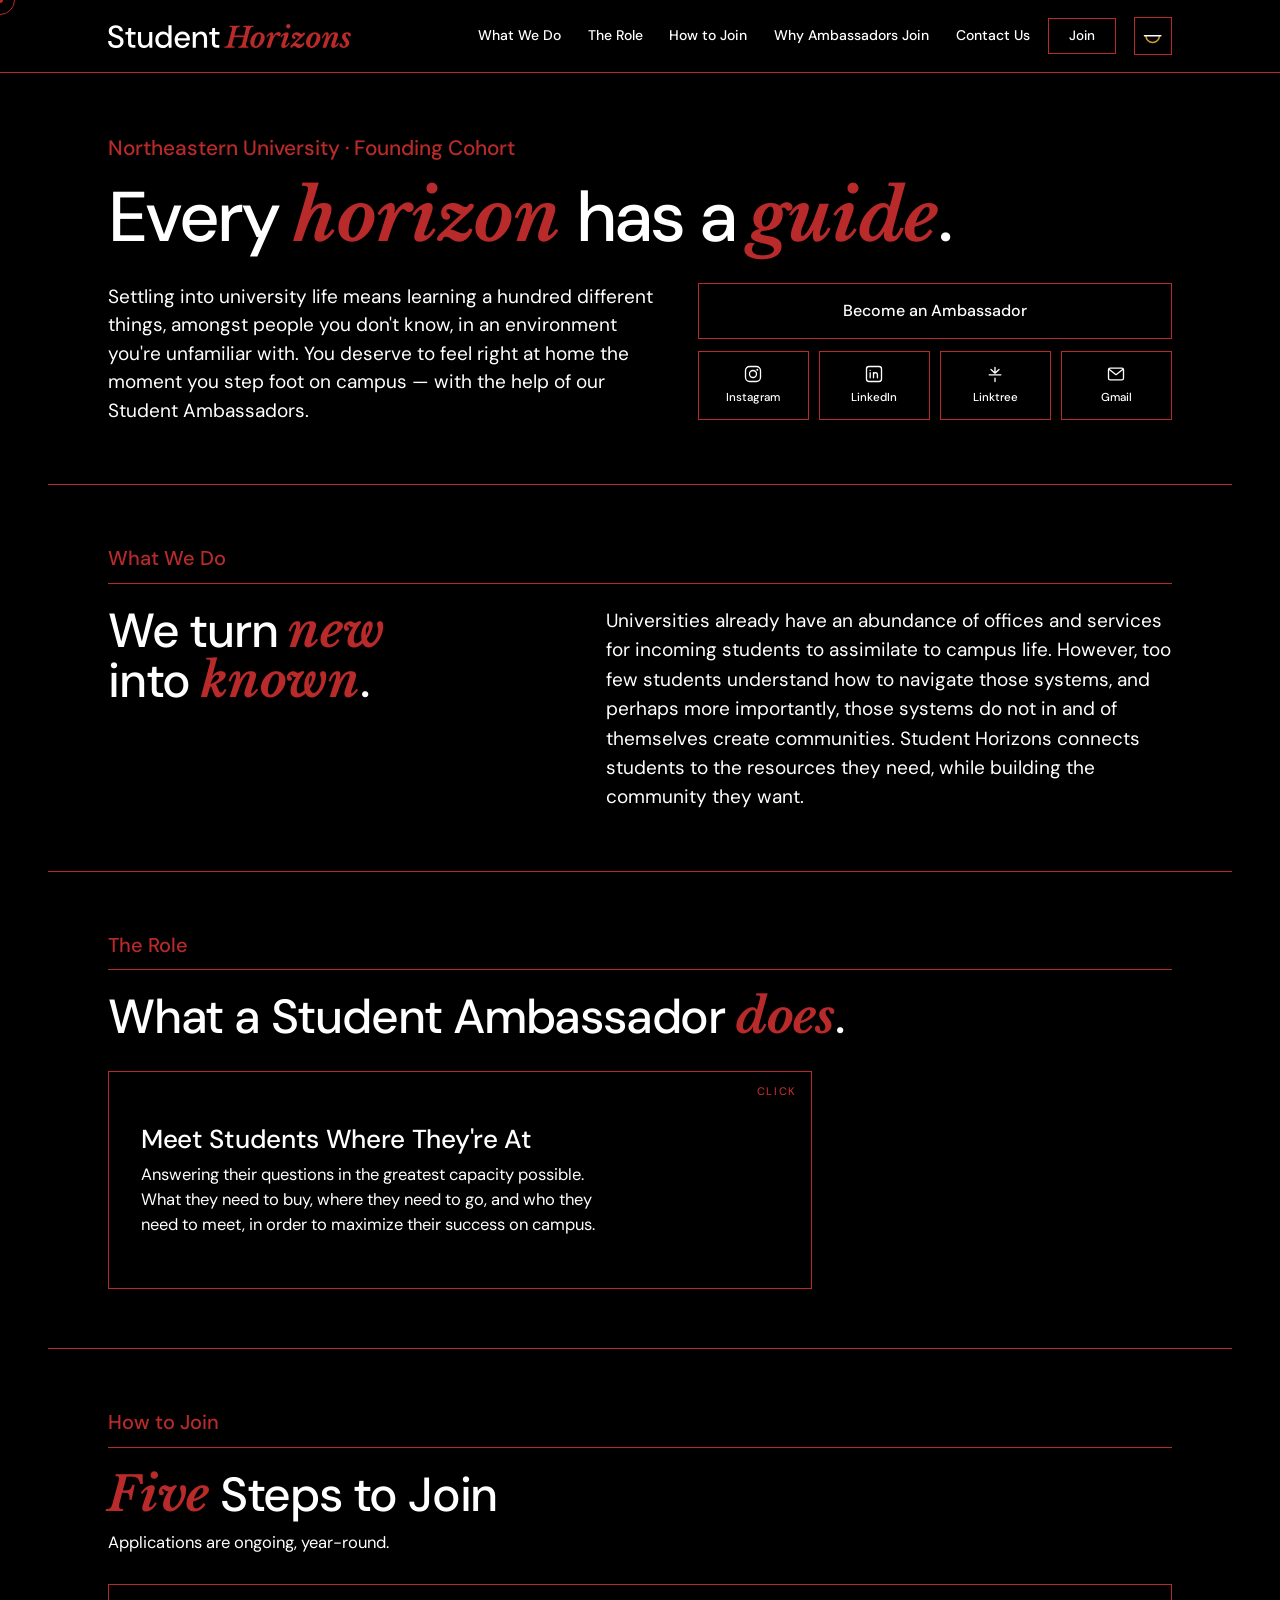
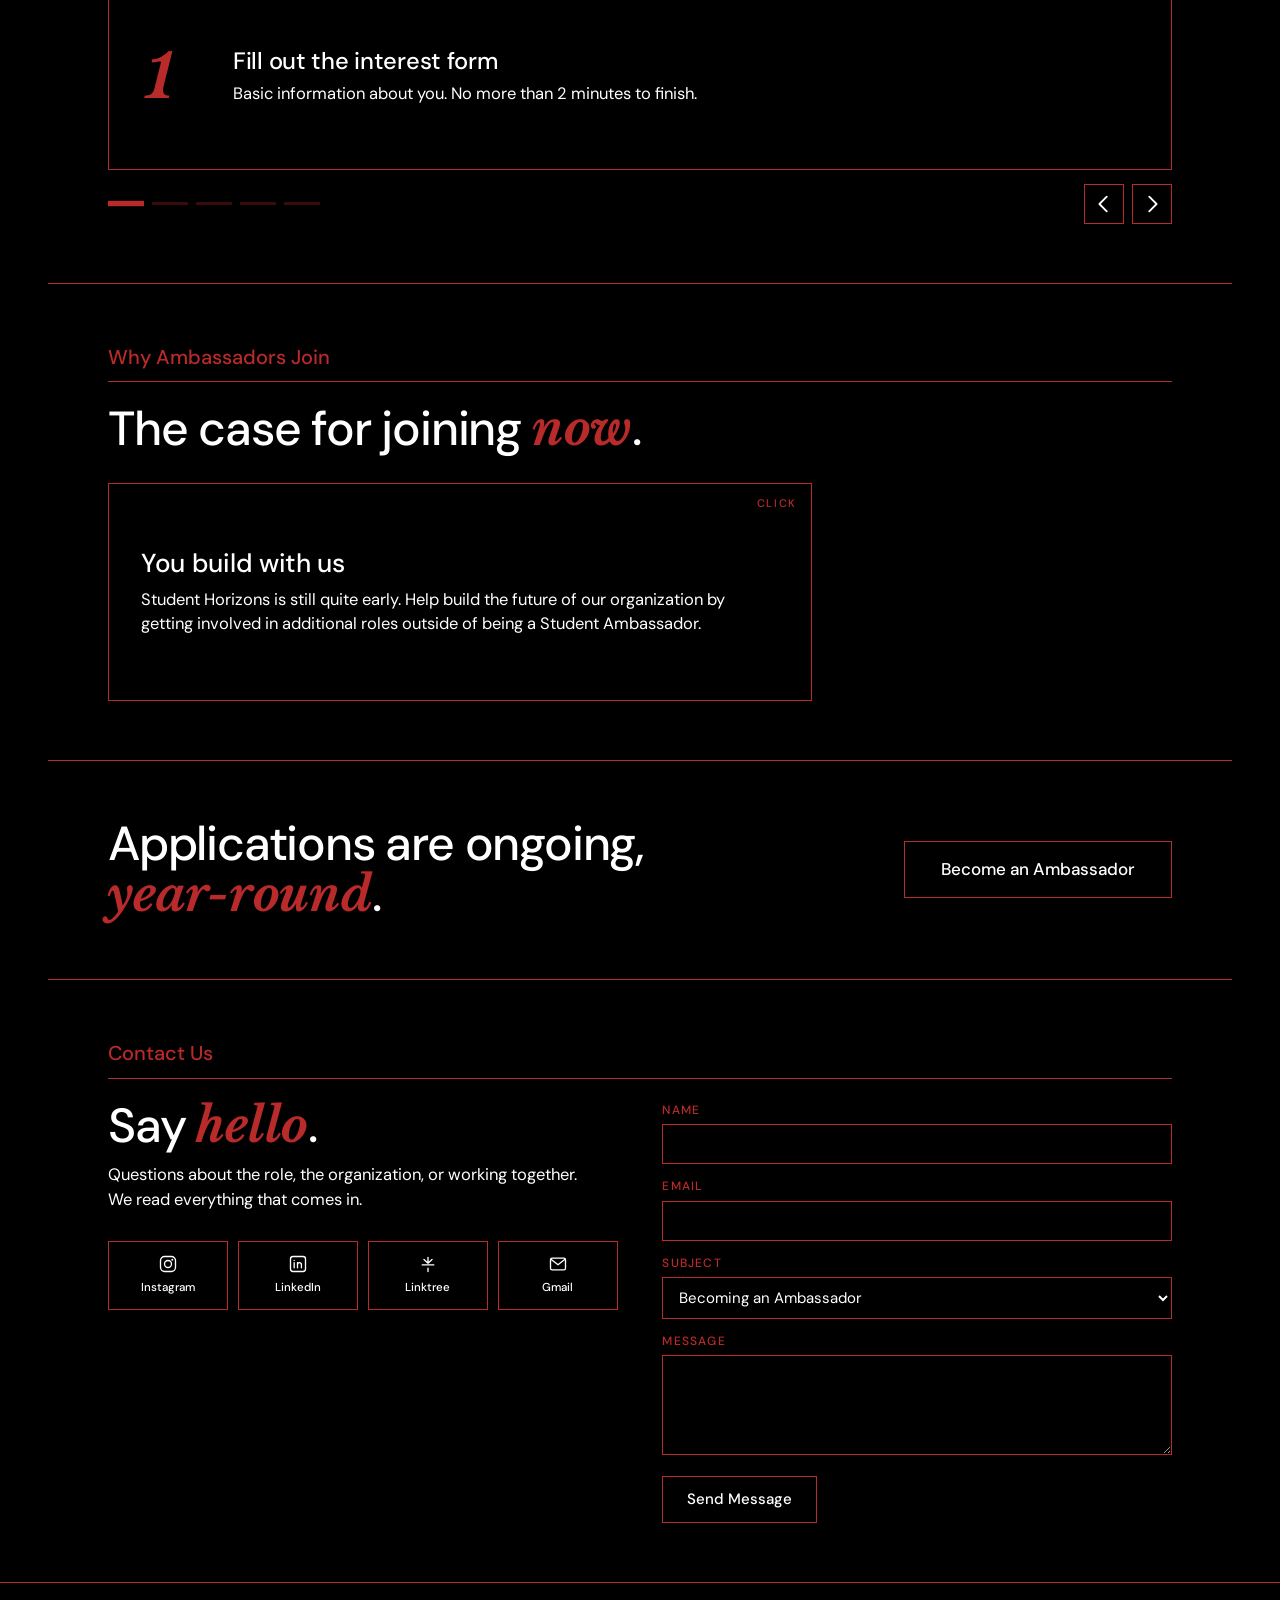
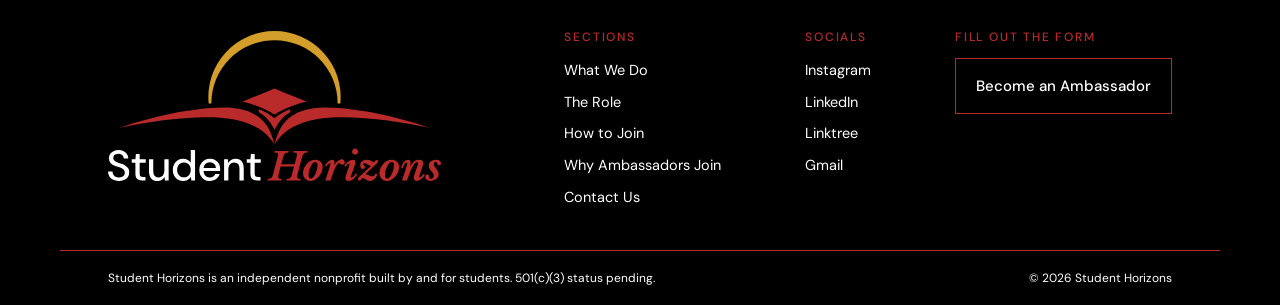
==== commit df023443: "Trying to fix DNS issues And HTTPS." ====
--- a/index.html
+++ b/index.html
@@ -59,7 +59,6 @@
 <a class="skip" href="#main">Skip to content</a>
 
 <div class="cursor-ring" aria-hidden="true"></div>
-<div class="cursor-ring-alt" aria-hidden="true"></div>
 <div class="cursor-dot" aria-hidden="true"></div>
 
 <header class="masthead">
@@ -77,10 +76,12 @@
       <a href="#contact">Contact Us</a>
     </nav>
 
+    <a class="btn btn-nav" href="https://forms.gle/mtEmmoPCQnDrMjLR6" target="_blank" rel="noopener">Join</a>
+
     <button class="theme-btn" type="button" aria-label="Switch to light theme" title="Switch theme">
-      <svg viewBox="0 0 40 26" aria-hidden="true" focusable="false">
-        <path class="tb-sun" d="M6 21 A 14 14 0 0 1 34 21" fill="none" stroke-width="3.2" stroke-linecap="round"/>
-        <path class="tb-line" d="M2 21 H38" fill="none" stroke-width="3.2" stroke-linecap="round"/>
+      <svg viewBox="0 0 40 40" aria-hidden="true" focusable="false">
+        <path class="tb-sun" d="M6 20 A 14 14 0 0 1 34 20" fill="none" stroke-width="3" stroke-linecap="round"/>
+        <path class="tb-line" d="M3 20 H37" fill="none" stroke-width="3" stroke-linecap="round"/>
       </svg>
     </button>
 
@@ -125,7 +126,7 @@
               <span>Linktree</span></a></li>
             <li><a href="mailto:studenthorizons.org@gmail.com">
               <svg viewBox="0 0 24 24" aria-hidden="true" focusable="false"><rect x="3" y="5" width="18" height="14" rx="2"/><path d="m3.6 6.4 8.4 6.4 8.4-6.4"/></svg>
-              <span>Email</span></a></li>
+              <span>Gmail</span></a></li>
           </ul>
         </div>
       </div>
@@ -138,7 +139,7 @@
       <p class="label reveal">What We Do</p>
       <div class="split">
         <h2 class="reveal d1">We turn <em>new</em><br>into <em>known</em>.</h2>
-        <p class="body-lg reveal d2">Northeastern University already has an abundance of offices and services for incoming students to assimilate to campus life. However, too few students understand how to navigate that system, and perhaps more importantly, that system does not in and of itself create a community. Student Horizons connects students to the resources they need, while building the community they want.</p>
+        <p class="body-lg reveal d2">Universities already have an abundance of offices and services for incoming students to assimilate to campus life. However, too few students understand how to navigate those systems, and perhaps more importantly, those systems do not in and of themselves create communities. Student Horizons connects students to the resources they need, while building the community they want.</p>
       </div>
     </div>
   </section>
@@ -153,11 +154,11 @@
         <article class="flip" tabindex="0" role="button" aria-pressed="false" aria-label="Show the second part of the role">
           <div class="face face-a">
             <h3>Meet Students Where They're At</h3>
-            <p>Answering their questions in the greatest capacity possible. What they need to buy, where they need to go, and who they need to meet, in order to maximize their success on campus.</p>
+            <p class="two-42">Answering their questions in the greatest capacity possible.<br>What they need to buy, where they need to go, and who they need to meet, in order to maximize their success on campus.</p>
           </div>
           <div class="face face-b">
             <h3>Reach Out First</h3>
-            <p>Most people who need help hesitate to send the first message. Be proactive, reach out, and build a bond that'll last across semesters.</p>
+            <p class="two">Most people who need help hesitate to send the first message.<br>Be proactive, reach out, and build a bond that'll last across semesters.</p>
           </div>
           <span class="flip-hint" aria-hidden="true">Click</span>
         </article>
@@ -183,7 +184,7 @@
             <li class="car-card" role="group" aria-roledescription="slide" aria-label="Step 2 of 5">
               <span class="car-n" aria-hidden="true">2</span>
               <h3>Join the weekly newsletter</h3>
-              <p>You're automatically added upon finishing the interest form, so you're always up to date on all things Student Horizons.</p>
+              <p class="two">You're automatically added upon finishing the interest form,<br>so you're always up to date on all things Student Horizons.</p>
             </li>
             <li class="car-card" role="group" aria-roledescription="slide" aria-label="Step 3 of 5">
               <span class="car-n" aria-hidden="true">3</span>
@@ -193,12 +194,12 @@
             <li class="car-card" role="group" aria-roledescription="slide" aria-label="Step 4 of 5">
               <span class="car-n" aria-hidden="true">4</span>
               <h3>Work through onboarding</h3>
-              <p>Understanding, in-depth, who we are and how we operate, and how your role will embed within our organization.</p>
+              <p class="two">Understanding, in-depth, who we are and how we operate,<br>and how your role will embed within our organization.</p>
             </li>
             <li class="car-card" role="group" aria-roledescription="slide" aria-label="Step 5 of 5">
               <span class="car-n" aria-hidden="true">5</span>
               <h3>Join the program</h3>
-              <p>Congratulations! You're a Student Ambassador for Student Horizons. You'll be connected to your students to begin supporting them.</p>
+              <p class="two">Congratulations! You're a Student Ambassador for Student Horizons.<br>You'll be connected to your students to begin supporting them.</p>
             </li>
           </ul>
         </div>
@@ -232,7 +233,7 @@
           </div>
           <div class="face face-b">
             <h3>Certified volunteer hours</h3>
-            <p>Official, accredited volunteer hours for the time you contribute, logged and ready whenever you need them documented.</p>
+            <p class="two">Official, accredited volunteer hours for the time you contribute,<br>logged and ready whenever you need them documented.</p>
           </div>
           <span class="flip-hint" aria-hidden="true">Click</span>
         </article>
@@ -255,7 +256,7 @@
       <div class="split split-even">
         <div>
           <h2 class="reveal d1">Say <em>hello</em>.</h2>
-          <p class="body-sm reveal d2">Questions about the role, the organization, or working together. We read everything that comes in.</p>
+          <p class="body-sm two reveal d2">Questions about the role, the organization, or working together.<br>We read everything that comes in.</p>
 
           <ul class="socials socials-wide reveal d3" role="list">
             <li><a href="https://www.instagram.com/student.horizons" target="_blank" rel="noopener">
@@ -269,7 +270,7 @@
               <span>Linktree</span></a></li>
             <li><a href="mailto:studenthorizons.org@gmail.com">
               <svg viewBox="0 0 24 24" aria-hidden="true" focusable="false"><rect x="3" y="5" width="18" height="14" rx="2"/><path d="m3.6 6.4 8.4 6.4 8.4-6.4"/></svg>
-              <span>Email</span></a></li>
+              <span>Gmail</span></a></li>
           </ul>
         </div>
 
@@ -311,13 +312,13 @@
 
 <footer class="foot">
   <div class="shell foot-in">
-    <div class="foot-brand">
+    <a class="foot-brand" href="#home" aria-label="Student Horizons — back to top">
       <img class="on-dark"  src="/assets/img/combomark-light.svg" alt="Student Horizons" width="340" height="153">
       <img class="on-light" src="/assets/img/combomark-dark.svg"  alt="Student Horizons" width="340" height="153">
-    </div>
+    </a>
     <div class="foot-cols">
       <div>
-        <h2>Pages</h2>
+        <h2>Sections</h2>
         <ul role="list">
           <li><a href="#do">What We Do</a></li>
           <li><a href="#role">The Role</a></li>
@@ -332,11 +333,11 @@
           <li><a href="https://www.instagram.com/student.horizons" target="_blank" rel="noopener">Instagram</a></li>
           <li><a href="https://www.linkedin.com/company/student-horizons-org/" target="_blank" rel="noopener">LinkedIn</a></li>
           <li><a href="https://linktr.ee/studenthorizons.org" target="_blank" rel="noopener">Linktree</a></li>
-          <li><a href="mailto:studenthorizons.org@gmail.com">Email</a></li>
+          <li><a href="mailto:studenthorizons.org@gmail.com">Gmail</a></li>
         </ul>
       </div>
       <div>
-        <h2>Fill the Form</h2>
+        <h2>Fill Out the Form</h2>
         <a class="btn btn-foot" href="https://forms.gle/mtEmmoPCQnDrMjLR6" target="_blank" rel="noopener">Become an Ambassador</a>
       </div>
     </div>
@@ -353,8 +354,20 @@
 var root = document.documentElement;
 var reduce = window.matchMedia('(prefers-reduced-motion: reduce)').matches;
 
-/* ── theme ─────────────────────────────────────────────────────── */
+/* ── theme ─────────────────────────────────────────────────────────
+   The arc is the sun. Above the line = light (day), below = night.
+   Each toggle adds another +180deg, so the sweep is always clockwise:
+   light→dark passes down the right side, dark→light continues round
+   the left. Rotation is unbounded on purpose — never reset it.
+   ------------------------------------------------------------------ */
 var tbtn = document.querySelector('.theme-btn');
+var sun = tbtn.querySelector('.tb-sun');
+var turns = root.getAttribute('data-theme') === 'dark' ? 1 : 0;
+
+sun.style.transition = 'none';
+sun.style.transform = 'rotate(' + (turns * 180) + 'deg)';
+requestAnimationFrame(function () { sun.style.transition = ''; });
+
 function paintBtn() {
   tbtn.setAttribute('aria-label',
     root.getAttribute('data-theme') === 'dark' ? 'Switch to light theme' : 'Switch to dark theme');
@@ -364,6 +377,8 @@
   var next = root.getAttribute('data-theme') === 'dark' ? 'light' : 'dark';
   root.setAttribute('data-theme', next);
   try { localStorage.setItem('sh-theme', next); } catch (e) {}
+  turns += 1;
+  sun.style.transform = 'rotate(' + (turns * 180) + 'deg)';
   paintBtn();
 });
 
@@ -396,57 +411,89 @@
   });
 });
 
-/* ── carousel ──────────────────────────────────────────────────── */
+/* ── carousel ──────────────────────────────────────────────────────
+   A clone of the last card sits before the first, and a clone of the
+   first sits after the last. Stepping past either end slides onto the
+   clone normally, then jumps to the matching real card with the
+   transition switched off — so 5→1 slides one card left instead of
+   rewinding through the whole track.
+   ------------------------------------------------------------------ */
 (function () {
   var wrap = document.querySelector('.carousel');
   if (!wrap) return;
+  var view = wrap.querySelector('.car-view');
   var track = wrap.querySelector('.car-track');
-  var cards = [].slice.call(wrap.querySelectorAll('.car-card'));
   var dots = wrap.querySelector('.car-dots');
-  var i = 0;
-
-  cards.forEach(function (c, n) {
+  var reals = [].slice.call(track.children);
+  var N = reals.length;
+
+  var head = reals[N - 1].cloneNode(true);
+  var tail = reals[0].cloneNode(true);
+  [head, tail].forEach(function (c) { c.classList.add('clone'); c.removeAttribute('aria-label'); });
+  track.insertBefore(head, reals[0]);
+  track.appendChild(tail);
+
+  var idx = 1;
+
+  reals.forEach(function (c, n) {
     var d = document.createElement('button');
-    d.type = 'button';
-    d.className = 'car-dot';
+    d.type = 'button'; d.className = 'car-dot';
     d.setAttribute('role', 'tab');
     d.setAttribute('aria-label', 'Step ' + (n + 1));
-    d.addEventListener('click', function () { go(n); });
+    d.addEventListener('click', function (ev) { ev.stopPropagation(); idx = n + 1; render(true); });
     dots.appendChild(d);
   });
 
-  function go(n) {
-    i = (n + cards.length) % cards.length;
-    track.style.transform = 'translateX(' + (-i * 100) + '%)';
-    cards.forEach(function (c, k) { c.setAttribute('aria-hidden', String(k !== i)); c.inert = (k !== i); });
+  function render(anim) {
+    if (!anim) track.style.transition = 'none';
+    track.style.transform = 'translateX(' + (-idx * 100) + '%)';
+    if (!anim) { void track.offsetWidth; track.style.transition = ''; }
+
+    var real = ((idx - 1) % N + N) % N;
+    [].slice.call(track.children).forEach(function (c, k) {
+      var on = (k === idx);
+      c.setAttribute('aria-hidden', String(!on));
+      c.inert = !on;
+    });
     [].slice.call(dots.children).forEach(function (d, k) {
-      d.classList.toggle('on', k === i);
-      d.setAttribute('aria-selected', String(k === i));
+      d.classList.toggle('on', k === real);
+      d.setAttribute('aria-selected', String(k === real));
     });
   }
 
+  function go(dir) { idx += dir; render(true); }
+
+  track.addEventListener('transitionend', function (ev) {
+    if (ev.propertyName !== 'transform' || ev.target !== track) return;
+    if (idx === N + 1) { idx = 1; render(false); }
+    else if (idx === 0) { idx = N; render(false); }
+  });
+
+  /* left half goes back, right half goes forward */
+  view.addEventListener('click', function (ev) {
+    if (ev.target.closest && ev.target.closest('a,button')) return;
+    var r = view.getBoundingClientRect();
+    go(ev.clientX < r.left + r.width / 2 ? -1 : 1);
+  });
+
   wrap.querySelectorAll('.car-nav').forEach(function (b) {
-    b.addEventListener('click', function () { go(i + Number(b.dataset.dir)); });
-  });
-  wrap.querySelector('.car-view').addEventListener('click', function (e) {
-    if (!e.target.closest('a,button')) go(i + 1);
-  });
-  wrap.addEventListener('keydown', function (e) {
-    if (e.key === 'ArrowRight') { e.preventDefault(); go(i + 1); }
-    if (e.key === 'ArrowLeft') { e.preventDefault(); go(i - 1); }
-  });
-
-  /* swipe */
+    b.addEventListener('click', function () { go(Number(b.dataset.dir)); });
+  });
+  wrap.addEventListener('keydown', function (ev) {
+    if (ev.key === 'ArrowRight') { ev.preventDefault(); go(1); }
+    if (ev.key === 'ArrowLeft') { ev.preventDefault(); go(-1); }
+  });
+
   var x0 = null;
-  wrap.addEventListener('touchstart', function (e) { x0 = e.touches[0].clientX; }, { passive: true });
-  wrap.addEventListener('touchend', function (e) {
+  wrap.addEventListener('touchstart', function (ev) { x0 = ev.touches[0].clientX; }, { passive: true });
+  wrap.addEventListener('touchend', function (ev) {
     if (x0 === null) return;
-    var dx = e.changedTouches[0].clientX - x0;
-    if (Math.abs(dx) > 40) go(i + (dx < 0 ? 1 : -1));
+    var dx = ev.changedTouches[0].clientX - x0;
+    if (Math.abs(dx) > 40) go(dx < 0 ? 1 : -1);
     x0 = null;
   });
 
-  go(0);
+  render(false);
 })();
 
 /* ── contact form: posts to FormSubmit, stays on the page ──────── */
@@ -455,7 +502,7 @@
   var form = document.getElementById('contact-form');
   var again = document.getElementById('again');
   var err = form.querySelector('.form-error');
-  var ENDPOINT = 'https://formsubmit.co/ajax/studenthorizons.org@gmail.com';
+  var ENDPOINT = 'https://formsubmit.co/ajax/472aa6e980aa76fe485a71f6145cff68';
 
   function setState(s) { zone.dataset.state = s; }
 
@@ -525,51 +572,36 @@
 }
 
 /* ── custom cursor ─────────────────────────────────────────────────
-   Two rings ride together. The red one is always drawn. The black one
-   sits on top and is clipped, every frame, to the rectangle of whatever
-   fill-button is under the pointer — so the arc inside the red fill
-   reads black while the arc outside it stays red against the page.
+   Red dot plus a trailing ring. Over a control that fills red on hover
+   the whole cursor turns black — but the colour change is delayed to
+   land as the fill arrives, otherwise you get a black ring on a black
+   page for the length of the fill and it reads as the cursor vanishing.
+   Leaving reverts instantly, since the base rule carries no delay.
    ------------------------------------------------------------------ */
 if (!reduce && window.matchMedia('(hover: hover) and (pointer: fine)').matches) {
   var dot = document.querySelector('.cursor-dot');
   var ring = document.querySelector('.cursor-ring');
-  var alt = document.querySelector('.cursor-ring-alt');
-  var mx = -200, my = -200, rx = -200, ry = -200, raf = null, rect = null;
+  var mx = -200, my = -200, rx = -200, ry = -200, raf = null;
   var FILL = 'a.btn, button.btn, .socials a, .car-nav, .theme-btn, .menu-btn';
-  var SOFT = 'input, textarea, select, .flip, .car-dot, .nav a, .foot-cols a, .mobile-nav a';
+  var SOFT = 'a, button, input, textarea, select, label, .flip, .car-view';
   document.body.classList.add('has-cursor');
 
   window.addEventListener('mousemove', function (e) {
     mx = e.clientX; my = e.clientY;
     dot.style.transform = 'translate3d(' + mx + 'px,' + my + 'px,0)';
-
     var t = e.target;
     var fill = t.closest ? t.closest(FILL) : null;
     var soft = fill ? null : (t.closest ? t.closest(SOFT) : null);
-    rect = fill ? fill.getBoundingClientRect() : null;
     document.body.classList.toggle('cur-fill', !!fill);
     document.body.classList.toggle('cur-soft', !!soft);
-
     if (!raf) raf = requestAnimationFrame(loop);
   }, { passive: true });
 
   function loop() {
-    rx += (mx - rx) * 0.42;
-    ry += (my - ry) * 0.42;
-    var t = 'translate3d(' + rx + 'px,' + ry + 'px,0)';
-    ring.style.transform = t;
-    alt.style.transform = t;
-
-    if (rect) {
-      var s = alt.offsetWidth / 2;
-      var top = Math.max(0, rect.top - (ry - s));
-      var left = Math.max(0, rect.left - (rx - s));
-      var bottom = Math.max(0, (ry + s) - rect.bottom);
-      var right = Math.max(0, (rx + s) - rect.right);
-      alt.style.clipPath = 'inset(' + top + 'px ' + right + 'px ' + bottom + 'px ' + left + 'px)';
-    }
-
-    raf = (Math.abs(mx - rx) > 0.3 || Math.abs(my - ry) > 0.3 || rect)
+    rx += (mx - rx) * 0.55;
+    ry += (my - ry) * 0.55;
+    ring.style.transform = 'translate3d(' + rx + 'px,' + ry + 'px,0)';
+    raf = (Math.abs(mx - rx) > 0.25 || Math.abs(my - ry) > 0.25)
       ? requestAnimationFrame(loop) : null;
   }
 
--- a/assets/css/styles.css
+++ b/assets/css/styles.css
@@ -45,6 +45,8 @@
   --paper: #000000;
   --ink:   #FFFFFF;
   --red:   #B92A2A;
+  --gold:  #D49E2A;                   /* the sun in the theme toggle only */
+  --ink-inv: #000000;                 /* ink flipped, for hover on filled controls */
   --soft:  rgba(185, 42, 42, 0.20);   /* ring wash over non-filling targets */
   --shade: rgba(0, 0, 0, 0.34);       /* ring wash over red-filled targets  */
 
@@ -59,7 +61,7 @@
   --swipe: cubic-bezier(0.65, 0, 0.35, 1);
 }
 
-[data-theme="light"] { --paper: #FFFFFF; --ink: #000000; }
+[data-theme="light"] { --paper: #FFFFFF; --ink: #000000; --ink-inv: #FFFFFF; }
 
 *, *::before, *::after { box-sizing: border-box; }
 
@@ -142,16 +144,16 @@
   border-bottom: 1px solid var(--red);
   transition: background-color 0.35s var(--ease);
 }
-.masthead-in { display: flex; align-items: center; gap: 1.25rem; height: var(--head); }
+.masthead-in { display: flex; align-items: center; gap: clamp(0.75rem, 1.4vw, 1.25rem); height: var(--head); }
 
 .brand { display: flex; align-items: center; flex: 0 0 auto; }
 .brand img { width: clamp(168px, 19vw, 268px); transition: transform 0.45s var(--ease); }
 .brand:hover img { transform: translateY(-2px); }
 
-.nav { display: flex; gap: 1.375rem; margin-left: auto; }
+.nav { display: flex; gap: clamp(1.125rem, 2.1vw, 2rem); margin-left: auto; }
 .nav a {
   position: relative; color: var(--ink); text-decoration: none;
-  font-size: 0.8438rem; font-weight: 500; padding-block: 0.35rem; white-space: nowrap;
+  font-size: 0.875rem; font-weight: 500; padding-block: 0.35rem; white-space: nowrap;
 }
 .nav a::after {
   content: ""; position: absolute; left: 0; right: 0; bottom: 0; height: 2px;
@@ -166,11 +168,11 @@
   display: grid; place-items: center; transition: background-color 0.25s var(--ease);
 }
 .theme-btn:hover, .menu-btn:hover { background: var(--red); }
-.theme-btn svg { width: 100%; overflow: visible; }
-.tb-sun { stroke: var(--red); transform-origin: 20px 21px; transition: transform 0.55s var(--swipe); }
-.tb-line { stroke: var(--ink); }
-.theme-btn:hover .tb-sun, .theme-btn:hover .tb-line { stroke: #fff; }
-[data-theme="light"] .tb-sun { transform: rotate(180deg); }
+.theme-btn svg { width: 78%; overflow: visible; }
+.tb-sun { stroke: var(--gold); transform-origin: 20px 20px; transition: transform 0.6s var(--swipe); }
+.tb-line { stroke: var(--ink); transition: stroke 0.25s var(--ease); }
+/* gold is the sun and never changes; the horizon line flips to its opposite */
+.theme-btn:hover .tb-line { stroke: var(--ink-inv); }
 
 .menu-btn { display: none; }
 .menu-bars, .menu-bars::before, .menu-bars::after {
@@ -212,7 +214,9 @@
 .btn:active { transform: translateY(1px); }
 .btn-lg { padding: 1.1875rem 2.25rem; font-size: 1.0625rem; }
 .btn-wide { width: 100%; padding-block: 1.1875rem; font-size: 1rem; }
-.btn-foot { width: 100%; max-width: 15rem; padding: 0.8125rem 1rem; font-size: 0.875rem; }
+.btn-nav { padding: 0.625rem 1.25rem; font-size: 0.8438rem; flex: 0 0 auto; }
+/* wraps to two lines by design — the extra leading keeps it readable */
+.btn-foot { width: 100%; max-width: 15.5rem; padding: 1rem 1.25rem; font-size: 0.9375rem; line-height: 1.5; }
 
 /* ── hero ─────────────────────────────────────────────────────────────── */
 
@@ -284,7 +288,7 @@
 }
 .flip.flipped .face-b { transform: translateY(0); }
 .flip-hint {
-  position: absolute; right: 0.875rem; bottom: 0.7rem; z-index: 2;
+  position: absolute; right: 0.875rem; top: 0.7rem; z-index: 2;
   font-size: 0.6875rem; font-weight: 500; letter-spacing: 0.15em; text-transform: uppercase;
   color: var(--red); transition: color 0.3s var(--ease), opacity 0.3s var(--ease);
 }
@@ -293,7 +297,15 @@
 /* ── carousel ─────────────────────────────────────────────────────────── */
 
 .carousel { margin-top: clamp(1.125rem, 2.4vw, 1.75rem); }
-.car-view { overflow: hidden; border: 1.5px solid var(--red); cursor: pointer; }
+.car-view {
+  overflow: hidden; border: 1.5px solid var(--red); cursor: pointer;
+  transition: transform 0.35s var(--ease), box-shadow 0.35s var(--ease);
+}
+.car-view:hover {
+  transform: scale(1.014);
+  box-shadow: 0 0 0 1px var(--red), 0 0 26px 2px rgba(185, 42, 42, 0.45);
+}
+.car-view:active { transform: scale(1.004); }
 .car-track {
   list-style: none; margin: 0; padding: 0; display: flex;
   transition: transform 0.55s var(--swipe);
@@ -301,15 +313,17 @@
 .car-card {
   flex: 0 0 100%; min-width: 100%;
   padding: clamp(1.375rem, 3vw, 2.25rem);
-  display: grid; grid-template-columns: 4.5rem 1fr; align-items: start;
+  display: grid; grid-template-columns: 4.5rem 1fr;
+  grid-template-rows: auto auto; align-content: center;
   column-gap: 1rem; row-gap: 0.35rem; min-height: 11.5rem;
 }
 .car-n {
-  grid-row: 1 / span 2;
+  grid-row: 1 / span 2; align-self: center;
   font-family: var(--serif); font-style: italic; font-weight: 700;
   font-size: clamp(2.5rem, 2rem + 2.2vw, 4rem); line-height: 0.9; color: var(--red);
 }
 .car-card h3 { font-size: clamp(1.125rem, 1rem + 0.6vw, 1.5rem); align-self: end; }
+.car-track { will-change: transform; }
 .car-card p { font-size: clamp(0.9375rem, 0.91rem + 0.22vw, 1.0313rem); line-height: 1.5; max-width: 58ch; }
 
 .car-ui { display: flex; align-items: center; justify-content: space-between; gap: 1rem; margin-top: 0.875rem; }
@@ -335,6 +349,13 @@
 .car-nav:hover { color: #fff; }
 .car-nav:hover::before { transform: translateY(0); }
 .car-nav svg { width: 100%; height: 100%; fill: none; stroke: currentColor; stroke-width: 2; stroke-linecap: round; stroke-linejoin: round; }
+
+/* Paragraphs broken deliberately with <br>. The measure is capped per
+   paragraph so the wrapped line can never outrun the forced first line.
+   All three selectors are single-class on purpose — keep them flat, or a
+   descendant rule like `.face .two` will out-specify the modifiers. */
+.two { max-width: 52ch; }
+.two-42 { max-width: 42ch; }
 
 /* ── cta ──────────────────────────────────────────────────────────────── */
 
@@ -388,9 +409,12 @@
 
 .foot { border-top: 1px solid var(--red); padding-top: clamp(2rem, 4vw, 3rem); }
 .foot-in { display: grid; grid-template-columns: minmax(0, 1fr) minmax(0, 1.5fr); gap: clamp(1.75rem, 4vw, 3.5rem); align-items: start; }
+.foot-brand { display: block; }
 .foot-brand img { width: clamp(210px, 26vw, 340px); display: block; transition: transform 0.5s var(--ease); }
 .foot-brand:hover img { transform: translateY(-4px); }
-.foot-cols { display: grid; grid-template-columns: repeat(3, minmax(0, 1fr)); gap: 1.75rem; }
+/* content-width columns with space-between, so the gaps read even
+   regardless of how long the longest link in a column happens to be */
+.foot-cols { display: flex; justify-content: space-between; gap: 2rem; flex-wrap: wrap; }
 .foot-cols h2 {
   font-size: 0.75rem; font-weight: 500; letter-spacing: 0.15em;
   text-transform: uppercase; color: var(--red); margin-bottom: 0.875rem;
@@ -415,45 +439,50 @@
 .foot-legal p { font-size: 0.75rem; max-width: 70ch; }
 
 /* ── custom cursor ────────────────────────────────────────────────────── */
-/* .cursor-ring is red and always drawn. .cursor-ring-alt is black, sits on
-   top, and is clipped by JS to the rect of the hovered fill-button — so the
-   part of the ring inside the red fill reads black while the rest stays red. */
-
-.cursor-dot, .cursor-ring, .cursor-ring-alt {
+/* Red by default in both themes. Over a control that fills red on hover the
+   dot and ring go black — delayed by 0.3s so the colour lands as the fill
+   arrives rather than sitting black-on-black while it travels. Reverting
+   carries no delay, so leaving is instant. Fields keep the ring, never an
+   I-beam: the expanded ring is the "you can type here" signal. */
+
+.cursor-dot, .cursor-ring {
   position: fixed; top: 0; left: 0; z-index: 300; pointer-events: none; opacity: 0;
   will-change: transform;
 }
-.cursor-dot { width: 6px; height: 6px; margin: -3px 0 0 -3px; background: var(--red); border-radius: 50%; }
-.cursor-ring, .cursor-ring-alt {
+.cursor-dot {
+  width: 6px; height: 6px; margin: -3px 0 0 -3px; border-radius: 50%;
+  background: var(--red); transition: background-color 0.2s var(--ease);
+}
+.cursor-ring {
   width: 30px; height: 30px; margin: -15px 0 0 -15px;
-  border: 1.5px solid var(--red); border-radius: 50%;
+  border: 1.5px solid var(--red); border-radius: 50%; background: transparent;
   transition: width 0.22s var(--ease), height 0.22s var(--ease), margin 0.22s var(--ease),
-              opacity 0.2s var(--ease), background-color 0.22s var(--ease);
-}
-.cursor-ring-alt { border-color: #000; opacity: 0; }
+              opacity 0.2s var(--ease), background-color 0.2s var(--ease),
+              border-color 0.2s var(--ease);
+}
 
 body.has-cursor { cursor: none; }
-body.has-cursor a, body.has-cursor button, body.has-cursor .flip, body.has-cursor label,
+body.has-cursor a, body.has-cursor button, body.has-cursor label,
 body.has-cursor input, body.has-cursor textarea, body.has-cursor select,
-body.has-cursor .car-view { cursor: none; }
+body.has-cursor .flip, body.has-cursor .car-view, body.has-cursor .car-dot { cursor: none; }
 body.has-cursor .cursor-dot, body.has-cursor .cursor-ring { opacity: 1; }
 
-/* over a red-filling control: ring grows, wash is black, black ring clips in */
+/* over anything interactive: ring grows */
 body.has-cursor.cur-fill .cursor-ring,
-body.has-cursor.cur-fill .cursor-ring-alt {
-  width: 46px; height: 46px; margin: -23px 0 0 -23px; background: var(--shade);
-}
-body.has-cursor.cur-fill .cursor-ring-alt { opacity: 1; }
-
-/* over something that does not fill (fields, cards, links): red wash */
 body.has-cursor.cur-soft .cursor-ring {
-  width: 46px; height: 46px; margin: -23px 0 0 -23px; background: var(--soft);
-}
-body.has-cursor.cur-down .cursor-ring,
-body.has-cursor.cur-down .cursor-ring-alt { width: 22px; height: 22px; margin: -11px 0 0 -11px; }
-body.has-cursor.cur-out .cursor-dot,
-body.has-cursor.cur-out .cursor-ring,
-body.has-cursor.cur-out .cursor-ring-alt { opacity: 0; }
+  width: 46px; height: 46px; margin: -23px 0 0 -23px;
+}
+/* not filling red (fields, cards, plain links): red wash, no delay */
+body.has-cursor.cur-soft .cursor-ring { background: var(--soft); }
+/* filling red: everything goes black, timed to the fill */
+body.has-cursor.cur-fill .cursor-ring {
+  border-color: #000; background: var(--shade);
+  transition-delay: 0s, 0s, 0s, 0s, 0.3s, 0.3s;
+}
+body.has-cursor.cur-fill .cursor-dot { background: #000; transition-delay: 0.3s; }
+
+body.has-cursor.cur-down .cursor-ring { width: 22px; height: 22px; margin: -11px 0 0 -11px; }
+body.has-cursor.cur-out .cursor-dot, body.has-cursor.cur-out .cursor-ring { opacity: 0; }
 
 /* ── reveal ───────────────────────────────────────────────────────────── */
 
@@ -489,6 +518,8 @@
 
 @media (max-width: 820px) {
   .nav { display: none; }
+  /* Join lives in the mobile drawer instead, or the header overflows at 320px */
+  .btn-nav { display: none; }
   .menu-btn { display: grid; }
   .theme-btn { margin-left: auto; }
   .mobile-nav { display: flex; }
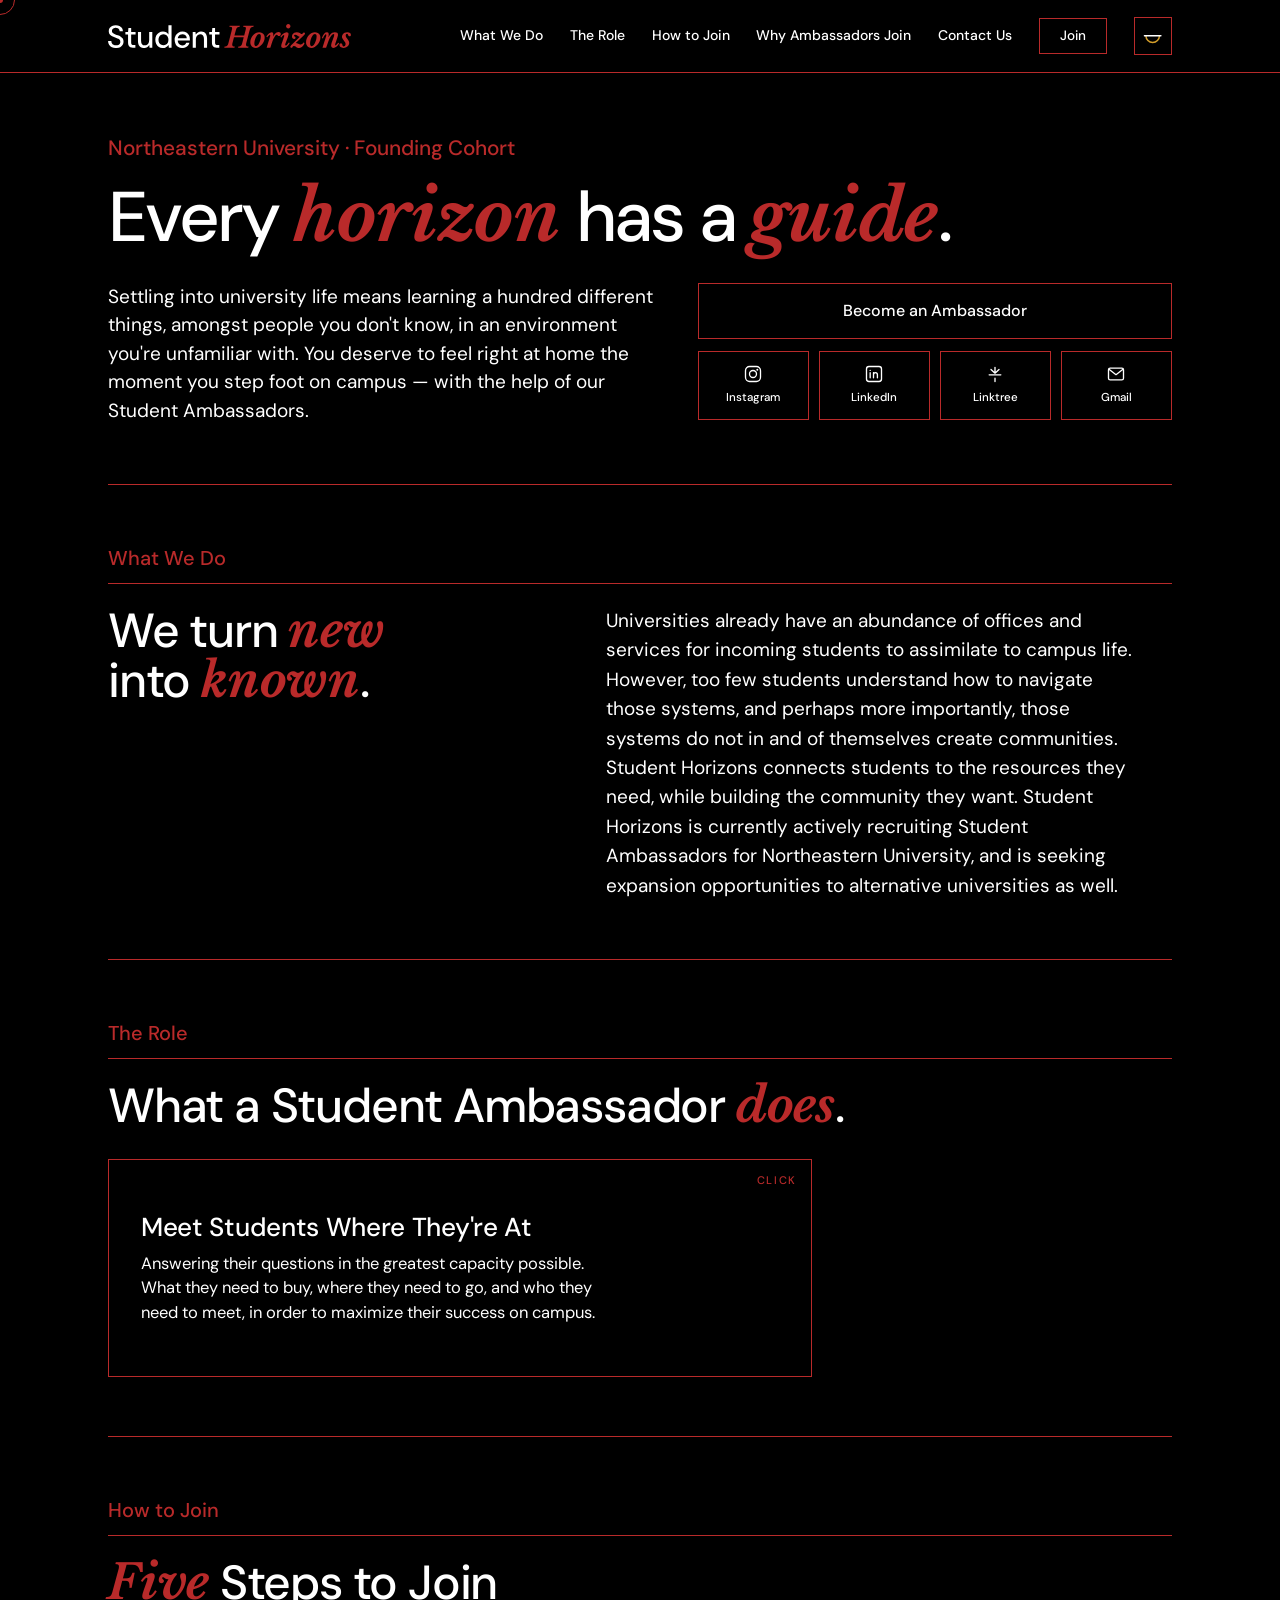
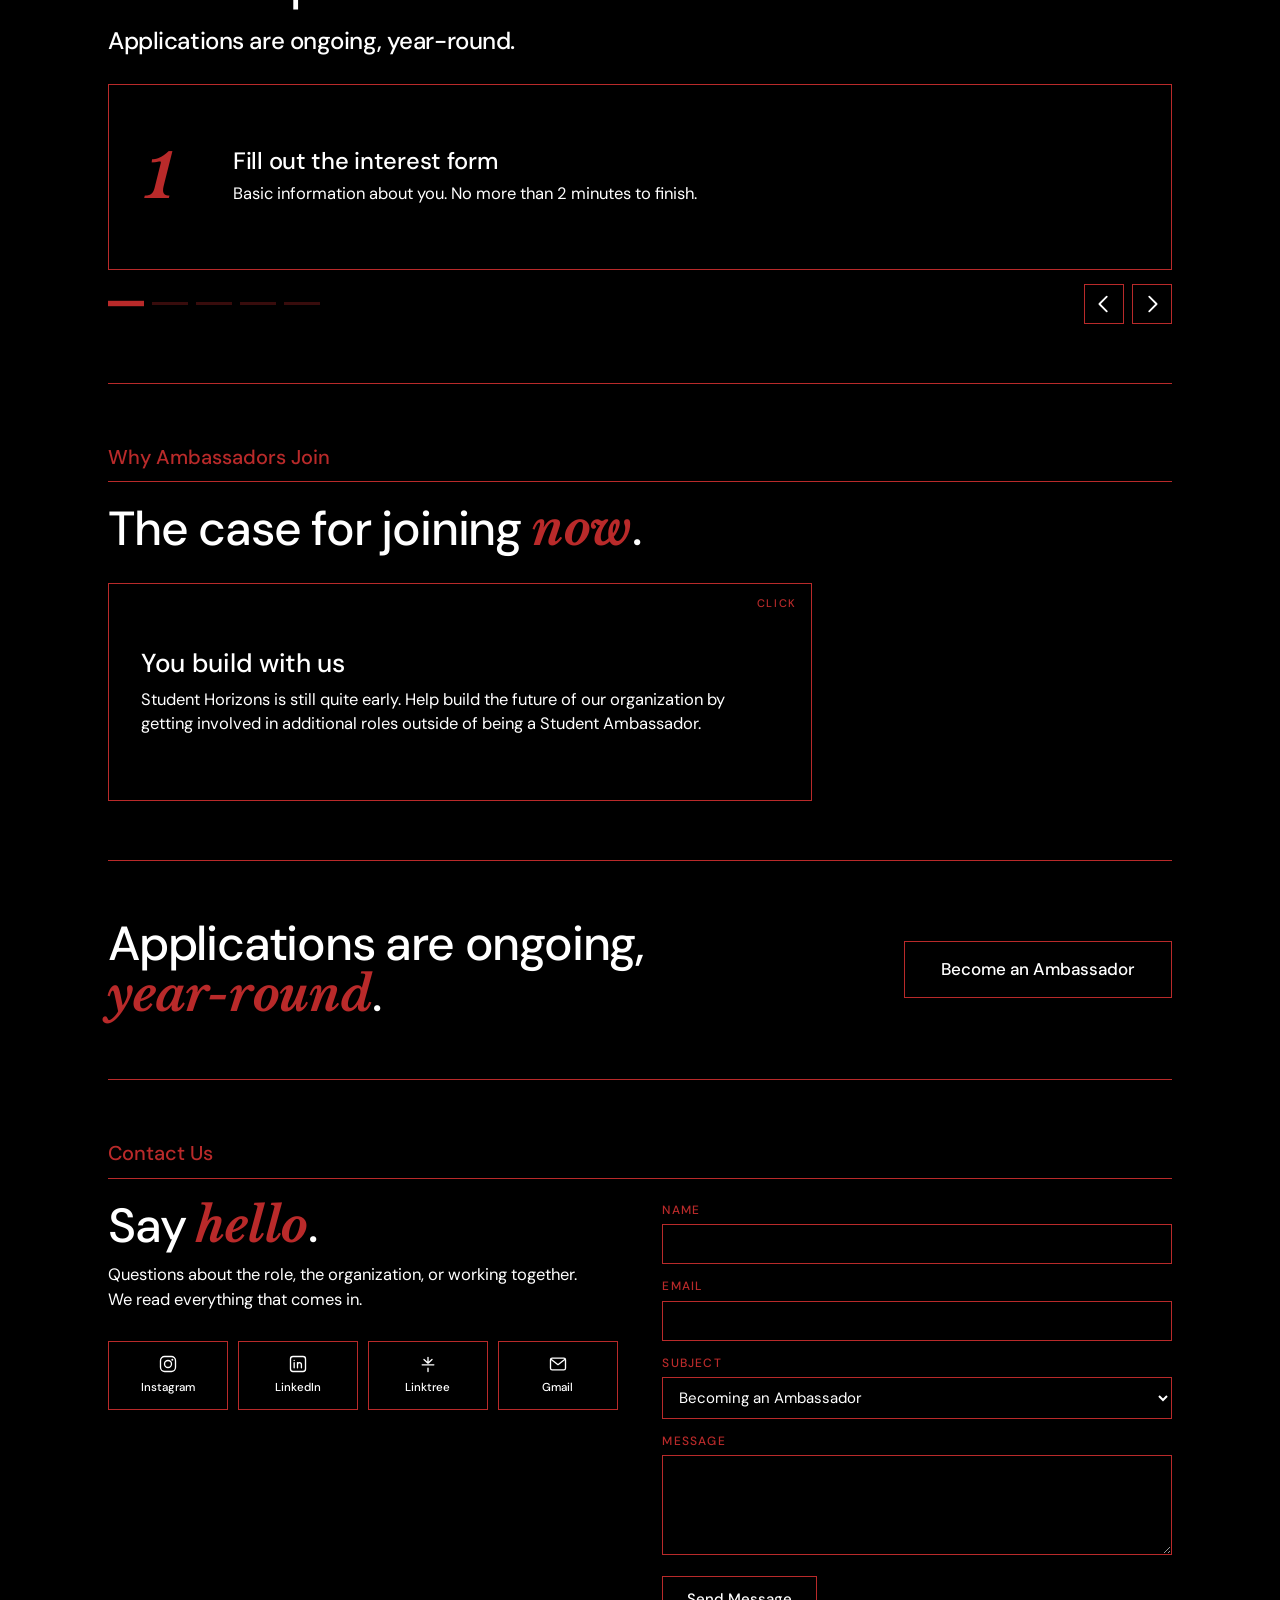
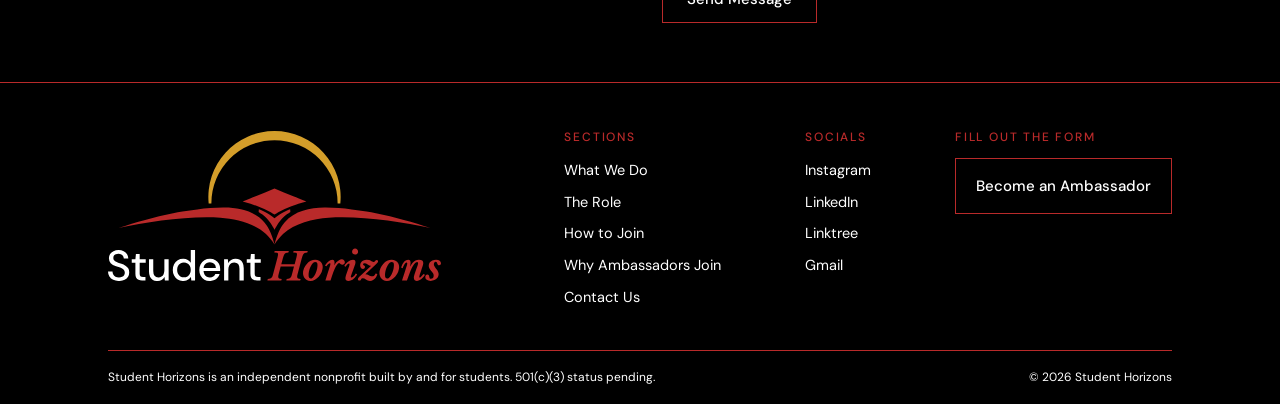
==== commit c785d834: "I've lost count at this point Maybe this is the final version, though?" ====
--- a/index.html
+++ b/index.html
@@ -3,8 +3,8 @@
 <head>
 <meta charset="utf-8">
 <meta name="viewport" content="width=device-width, initial-scale=1">
-<title>Student Horizons — Student Ambassadors at Northeastern University</title>
-<meta name="description" content="Student Horizons connects new Northeastern students to the resources they need while building the community they want. Student Ambassador applications are ongoing, year-round.">
+<title>Student Horizons</title>
+<meta name="description" content="Supporting Students With Navigating New Beginnings">
 <link rel="canonical" href="https://studenthorizons.org/">
 <link rel="icon" href="/favicon.svg" type="image/svg+xml">
 <link rel="icon" href="/assets/img/icon-192.png" sizes="192x192">
@@ -13,23 +13,21 @@
 
 <meta property="og:type" content="website">
 <meta property="og:site_name" content="Student Horizons">
-<meta property="og:title" content="Student Horizons — Every horizon has a guide">
-<meta property="og:description" content="Connecting new Northeastern students to the resources they need, while building the community they want.">
+<meta property="og:title" content="Student Horizons">
+<meta property="og:description" content="Supporting Students With Navigating New Beginnings">
 <meta property="og:url" content="https://studenthorizons.org/">
 <meta property="og:image" content="https://studenthorizons.org/assets/img/og-card.png">
 <meta property="og:image:width" content="1200">
 <meta property="og:image:height" content="630">
+<meta property="og:image:alt" content="Student Horizons">
 <meta name="twitter:card" content="summary_large_image">
-
-<!-- Dark is the default. Only an explicit stored choice overrides it. -->
-<script>
-  (function () {
-    try {
-      var s = localStorage.getItem('sh-theme');
-      document.documentElement.setAttribute('data-theme', s === 'light' ? 'light' : 'dark');
-    } catch (e) {}
-  })();
-</script>
+<meta name="twitter:title" content="Student Horizons">
+<meta name="twitter:description" content="Supporting Students With Navigating New Beginnings">
+
+<!-- Dark on every load. The toggle is session-only by design: nothing is
+     persisted, so a reload or a fresh visit always comes back dark. In-page
+     section links do not reload, so a chosen theme survives navigating the
+     page. -->
 
 <link rel="preload" href="/assets/fonts/dm-sans-latin-var.woff2" as="font" type="font/woff2" crossorigin>
 <link rel="preload" href="/assets/fonts/libre-baskerville-700-italic-latin.woff2" as="font" type="font/woff2" crossorigin>
@@ -41,9 +39,9 @@
   "@type": "NGO",
   "name": "Student Horizons",
   "url": "https://studenthorizons.org/",
-  "logo": "https://studenthorizons.org/assets/img/combomark-light.svg",
+  "logo": "https://studenthorizons.org/assets/img/combomark-dark.svg",
   "slogan": "Every horizon has a guide",
-  "description": "Connecting new Northeastern students to the resources they need, while building the community they want.",
+  "description": "Supporting Students With Navigating New Beginnings",
   "email": "studenthorizons.org@gmail.com",
   "areaServed": "Northeastern University, Boston, Massachusetts",
   "sameAs": [
@@ -139,7 +137,7 @@
       <p class="label reveal">What We Do</p>
       <div class="split">
         <h2 class="reveal d1">We turn <em>new</em><br>into <em>known</em>.</h2>
-        <p class="body-lg reveal d2">Universities already have an abundance of offices and services for incoming students to assimilate to campus life. However, too few students understand how to navigate those systems, and perhaps more importantly, those systems do not in and of themselves create communities. Student Horizons connects students to the resources they need, while building the community they want.</p>
+        <p class="body-lg reveal d2">Universities already have an abundance of offices and services for incoming students to assimilate to campus life. However, too few students understand how to navigate those systems, and perhaps more importantly, those systems do not in and of themselves create communities. Student Horizons connects students to the resources they need, while building the community they want. Student Horizons is currently actively recruiting Student Ambassadors for Northeastern University, and is seeking expansion opportunities to alternative universities as well.</p>
       </div>
     </div>
   </section>
@@ -171,7 +169,7 @@
     <div class="shell">
       <p class="label reveal">How to Join</p>
       <h2 class="reveal d1"><em>Five</em> Steps to Join</h2>
-      <p class="body-sm reveal d2">Applications are ongoing, year-round.</p>
+      <p class="lede reveal d2">Applications are ongoing, year-round.</p>
 
       <div class="carousel reveal d3" aria-roledescription="carousel" aria-label="The five steps to join">
         <div class="car-view">
@@ -376,7 +374,6 @@
 tbtn.addEventListener('click', function () {
   var next = root.getAttribute('data-theme') === 'dark' ? 'light' : 'dark';
   root.setAttribute('data-theme', next);
-  try { localStorage.setItem('sh-theme', next); } catch (e) {}
   turns += 1;
   sun.style.transform = 'rotate(' + (turns * 180) + 'deg)';
   paintBtn();
@@ -578,10 +575,15 @@
    page for the length of the fill and it reads as the cursor vanishing.
    Leaving reverts instantly, since the base rule carries no delay.
    ------------------------------------------------------------------ */
-if (!reduce && window.matchMedia('(hover: hover) and (pointer: fine)').matches) {
+if (window.matchMedia('(hover: hover) and (pointer: fine)').matches) {
   var dot = document.querySelector('.cursor-dot');
   var ring = document.querySelector('.cursor-ring');
   var mx = -200, my = -200, rx = -200, ry = -200, raf = null;
+  /* Reduced motion kills the trail, not the cursor: the ring snaps to the
+     pointer instead of easing toward it. Gating the whole block on `reduce`
+     is what makes the cursor disappear outright on a machine with the OS
+     setting on, which reads as the feature being broken. */
+  var LERP = reduce ? 1 : 0.55;
   var FILL = 'a.btn, button.btn, .socials a, .car-nav, .theme-btn, .menu-btn';
   var SOFT = 'a, button, input, textarea, select, label, .flip, .car-view';
   document.body.classList.add('has-cursor');
@@ -598,8 +600,8 @@
   }, { passive: true });
 
   function loop() {
-    rx += (mx - rx) * 0.55;
-    ry += (my - ry) * 0.55;
+    rx += (mx - rx) * LERP;
+    ry += (my - ry) * LERP;
     ring.style.transform = 'translate3d(' + rx + 'px,' + ry + 'px,0)';
     raf = (Math.abs(mx - rx) > 0.25 || Math.abs(my - ry) > 0.25)
       ? requestAnimationFrame(loop) : null;
--- a/assets/css/styles.css
+++ b/assets/css/styles.css
@@ -55,6 +55,30 @@
   --gut: clamp(1.25rem, 4.5vw, 3rem);
   --sec: clamp(2.5rem, 4.6vw, 3.75rem);
 
+  /* One gap governs the whole masthead row — nav links, Join, theme button.
+     Setting it here rather than per-component is what keeps the spacing even
+     across the row instead of even only among the words. */
+  --navgap: clamp(1.125rem, 2.1vw, 2rem);
+
+  /* Rule system. Every horizontal line on the page is one of three kinds and
+     each kind is defined once:
+       --rule       thickness, shared by all three
+       --rule-col   the inset measure: section rules and title rules both run
+                    the width of the content column, so every inset line on
+                    the page shares the same two x-coordinates
+     Full-bleed rules (masthead bottom, footer top) run edge to edge and are
+     the only lines that do not use --rule-col. */
+  --rule: 1px;
+  --hair: 2px;                        /* hover underline, header and footer alike */
+  --rule-col: min(100% - (var(--gut) * 2), var(--shell) - (var(--gut) * 2));
+
+  /* Press depth. Cards keep the 1.014 → 1.004 pair they already had; the
+     smaller controls need a larger factor to read as the same physical
+     press, because perceived depth is absolute, not proportional. */
+  --press: 0.97;
+  --press-sm: 0.93;
+  --glow: 0 0 0 1px var(--red), 0 0 26px 2px rgba(185, 42, 42, 0.45);
+
   --sans: "DM Sans", ui-sans-serif, system-ui, -apple-system, "Segoe UI", sans-serif;
   --serif: "Libre Baskerville", Georgia, "Times New Roman", serif;
   --ease: cubic-bezier(0.22, 0.61, 0.36, 1);
@@ -116,23 +140,38 @@
   font-size: clamp(1rem, 0.9rem + 0.45vw, 1.25rem);
   font-weight: 500; color: var(--red);
   padding-bottom: 0.55rem; margin-bottom: clamp(0.875rem, 1.8vw, 1.375rem);
-  border-bottom: 1px solid var(--red);
+  border-bottom: var(--rule) solid var(--red);
 }
 .tagline {
   font-size: clamp(1rem, 0.9rem + 0.5vw, 1.3125rem);
   font-weight: 500; color: var(--red); margin-bottom: clamp(0.625rem, 1.4vw, 1rem);
 }
 .blurb   { font-size: clamp(1rem, 0.94rem + 0.34vw, 1.1875rem); line-height: 1.5; max-width: 46ch; }
-.body-lg { font-size: clamp(1rem, 0.94rem + 0.34vw, 1.1875rem); line-height: 1.55; max-width: 56ch; }
+/* 33rem, not a ch value: the column itself is ~564px, so any ch measure
+   above ~43ch never binds and the paragraph kept ending on a 171px stub.
+   At 33rem the last line runs 512px against a 526px longest line. */
+.body-lg {
+  font-size: clamp(1rem, 0.94rem + 0.34vw, 1.1875rem); line-height: 1.55;
+  max-width: 33rem; text-wrap: pretty;
+}
 .body-sm { font-size: clamp(0.9375rem, 0.91rem + 0.2vw, 1.0313rem); max-width: 52ch; margin-top: 0.625rem; }
+/* Sits between .body-sm and h2 in weight and size. Stays on --ink, so it is
+   pure white on dark and pure black on light — prominence comes from size,
+   never from a third colour. */
+.lede {
+  font-size: clamp(1.125rem, 1rem + 0.85vw, 1.5rem);
+  font-weight: 500; letter-spacing: -0.018em; line-height: 1.3;
+  color: var(--ink); max-width: 46ch; margin-top: clamp(0.75rem, 1.4vw, 1rem);
+}
 
 /* ── panels ───────────────────────────────────────────────────────────── */
 /* Sized by their content. Free scrolling — no snapping, no forced heights. */
 
 .panel { padding-block: var(--sec); position: relative; }
 .panel + .panel::before {
-  content: ""; position: absolute; inset-inline: var(--gut); top: 0;
-  height: 1px; background: var(--red);
+  content: ""; position: absolute; top: 0;
+  left: 50%; transform: translateX(-50%);
+  width: var(--rule-col); height: var(--rule); background: var(--red);
 }
 
 /* ── masthead ─────────────────────────────────────────────────────────── */
@@ -141,22 +180,22 @@
   position: sticky; top: 0; z-index: 100;
   background: color-mix(in srgb, var(--paper) 88%, transparent);
   backdrop-filter: saturate(180%) blur(12px);
-  border-bottom: 1px solid var(--red);
+  border-bottom: var(--rule) solid var(--red);
   transition: background-color 0.35s var(--ease);
 }
-.masthead-in { display: flex; align-items: center; gap: clamp(0.75rem, 1.4vw, 1.25rem); height: var(--head); }
+.masthead-in { display: flex; align-items: center; gap: var(--navgap); height: var(--head); }
 
 .brand { display: flex; align-items: center; flex: 0 0 auto; }
 .brand img { width: clamp(168px, 19vw, 268px); transition: transform 0.45s var(--ease); }
 .brand:hover img { transform: translateY(-2px); }
 
-.nav { display: flex; gap: clamp(1.125rem, 2.1vw, 2rem); margin-left: auto; }
+.nav { display: flex; gap: var(--navgap); margin-left: auto; }
 .nav a {
   position: relative; color: var(--ink); text-decoration: none;
   font-size: 0.875rem; font-weight: 500; padding-block: 0.35rem; white-space: nowrap;
 }
 .nav a::after {
-  content: ""; position: absolute; left: 0; right: 0; bottom: 0; height: 2px;
+  content: ""; position: absolute; left: 0; right: 0; bottom: 0; height: var(--hair);
   background: var(--red); transform: scaleX(0); transform-origin: left;
   transition: transform 0.3s var(--swipe);
 }
@@ -165,8 +204,10 @@
 .theme-btn, .menu-btn {
   flex: 0 0 auto; width: 2.375rem; height: 2.375rem; padding: 0.35rem;
   background: none; border: 1px solid var(--red); cursor: pointer;
-  display: grid; place-items: center; transition: background-color 0.25s var(--ease);
-}
+  display: grid; place-items: center;
+  transition: background-color 0.25s var(--ease), transform 0.35s var(--ease);
+}
+.theme-btn:active, .menu-btn:active { transform: scale(var(--press-sm)); }
 .theme-btn:hover, .menu-btn:hover { background: var(--red); }
 .theme-btn svg { width: 78%; overflow: visible; }
 .tb-sun { stroke: var(--gold); transform-origin: 20px 20px; transition: transform 0.6s var(--swipe); }
@@ -203,7 +244,7 @@
   color: var(--ink); background: transparent;
   border: 1.5px solid var(--red); border-radius: 0;
   text-decoration: none; cursor: pointer;
-  transition: color 0.3s var(--swipe);
+  transition: color 0.3s var(--swipe), transform 0.35s var(--ease), box-shadow 0.35s var(--ease);
 }
 .btn::before {
   content: ""; position: absolute; inset: 0; z-index: -1; background: var(--red);
@@ -211,7 +252,7 @@
 }
 .btn:hover, .btn:focus-visible { color: #fff; }
 .btn:hover::before, .btn:focus-visible::before { transform: translateY(0); }
-.btn:active { transform: translateY(1px); }
+.btn:active { transform: scale(var(--press)); }
 .btn-lg { padding: 1.1875rem 2.25rem; font-size: 1.0625rem; }
 .btn-wide { width: 100%; padding-block: 1.1875rem; font-size: 1rem; }
 .btn-nav { padding: 0.625rem 1.25rem; font-size: 0.8438rem; flex: 0 0 auto; }
@@ -238,8 +279,9 @@
   display: flex; flex-direction: column; align-items: center; justify-content: center; gap: 0.35rem;
   padding: 0.75rem 0.25rem;
   border: 1.5px solid var(--red); color: var(--ink); text-decoration: none;
-  transition: color 0.3s var(--swipe);
-}
+  transition: color 0.3s var(--swipe), transform 0.35s var(--ease);
+}
+.socials a:active { transform: scale(var(--press)); }
 .socials a::before {
   content: ""; position: absolute; inset: 0; z-index: -1; background: var(--red);
   transform: translateY(101%); transition: transform 0.4s var(--swipe);
@@ -272,7 +314,7 @@
 /* hover only bulges and glows — the fill is bound to click */
 .flip:hover, .flip:focus-visible {
   transform: scale(1.014);
-  box-shadow: 0 0 0 1px var(--red), 0 0 26px 2px rgba(185, 42, 42, 0.45);
+  box-shadow: var(--glow);
 }
 .flip:active { transform: scale(1.004); }
 .face {
@@ -303,7 +345,7 @@
 }
 .car-view:hover {
   transform: scale(1.014);
-  box-shadow: 0 0 0 1px var(--red), 0 0 26px 2px rgba(185, 42, 42, 0.45);
+  box-shadow: var(--glow);
 }
 .car-view:active { transform: scale(1.004); }
 .car-track {
@@ -335,13 +377,16 @@
 }
 .car-dot:hover { opacity: 0.65; }
 .car-dot.on { opacity: 1; transform: scaleY(1.8); }
+.car-dot:active { transform: scaleX(var(--press-sm)); }
+.car-dot.on:active { transform: scaleY(1.8) scaleX(var(--press-sm)); }
 .car-arrows { display: flex; gap: 0.5rem; }
 .car-nav {
   position: relative; z-index: 0; overflow: hidden;
   width: 2.5rem; height: 2.5rem; padding: 0.5rem;
   background: transparent; border: 1.5px solid var(--red); cursor: pointer;
-  color: var(--ink); transition: color 0.3s var(--swipe);
-}
+  color: var(--ink); transition: color 0.3s var(--swipe), transform 0.35s var(--ease);
+}
+.car-nav:active { transform: scale(var(--press-sm)); }
 .car-nav::before {
   content: ""; position: absolute; inset: 0; z-index: -1; background: var(--red);
   transform: translateY(101%); transition: transform 0.35s var(--swipe);
@@ -380,15 +425,30 @@
   display: block; font-size: 0.75rem; font-weight: 500; letter-spacing: 0.1em;
   text-transform: uppercase; color: var(--red); margin-bottom: 0.3rem;
 }
+/* Three states, deliberately kept apart:
+     hover  — the card's bulge and red radiance, nothing more
+     active — the same press every other control gets
+     focus  — the inward border, and only the inward border. A field is the
+              one thing you stay inside rather than pass over, so the focus
+              signal has to be distinguishable from the hover signal. Focus
+              is declared last so it wins while the pointer is also over it. */
 .field input, .field select, .field textarea {
   width: 100%; font-family: var(--sans); font-size: 0.9375rem; color: var(--ink);
   background: transparent; border: 1.5px solid var(--red); border-radius: 0;
-  padding: 0.5625rem 0.75rem; transition: box-shadow 0.25s var(--ease);
+  padding: 0.5625rem 0.75rem;
+  transition: box-shadow 0.25s var(--ease), transform 0.35s var(--ease);
 }
 .field select option { background: var(--paper); color: var(--ink); }
 .field textarea { resize: vertical; min-height: 4.75rem; }
+
+.field input:hover, .field select:hover, .field textarea:hover {
+  transform: scale(1.014); box-shadow: var(--glow);
+}
+.field input:active, .field select:active, .field textarea:active {
+  transform: scale(var(--press));
+}
 .field input:focus, .field select:focus, .field textarea:focus {
-  outline: none; box-shadow: inset 0 0 0 2px var(--red);
+  outline: none; transform: none; box-shadow: inset 0 0 0 2px var(--red);
 }
 .form-error { margin-top: 0.75rem; font-size: 0.875rem; color: var(--red); }
 
@@ -402,12 +462,15 @@
 
 .form-done { display: flex; flex-direction: column; justify-content: center; align-items: flex-start; gap: 0.75rem; }
 .form-done h3 { font-size: clamp(1.375rem, 1.15rem + 1vw, 2rem); color: var(--red); }
-.form-done p { font-size: 1.0313rem; max-width: 40ch; }
+/* Held to a single line on purpose. The measure cap is removed and the
+   size steps down with the viewport so the sentence never breaks; below
+   820px the column is too narrow for that and it is allowed to wrap. */
+.form-done p { font-size: clamp(0.8125rem, 0.52rem + 0.62vw, 1.0313rem); max-width: none; white-space: nowrap; }
 .form-done .btn { margin-top: 0.5rem; }
 
 /* ── footer ───────────────────────────────────────────────────────────── */
 
-.foot { border-top: 1px solid var(--red); padding-top: clamp(2rem, 4vw, 3rem); }
+.foot { border-top: var(--rule) solid var(--red); padding-top: clamp(2rem, 4vw, 3rem); }
 .foot-in { display: grid; grid-template-columns: minmax(0, 1fr) minmax(0, 1.5fr); gap: clamp(1.75rem, 4vw, 3.5rem); align-items: start; }
 .foot-brand { display: block; }
 .foot-brand img { width: clamp(210px, 26vw, 340px); display: block; transition: transform 0.5s var(--ease); }
@@ -425,16 +488,23 @@
   position: relative; color: var(--ink); text-decoration: none; font-size: 0.9063rem;
 }
 .foot-cols ul a::after {
-  content: ""; position: absolute; left: 0; right: 0; bottom: -2px; height: 1px;
+  content: ""; position: absolute; left: 0; right: 0; bottom: -2px; height: var(--hair);
   background: var(--red); transform: scaleX(0); transform-origin: left;
   transition: transform 0.3s var(--swipe);
 }
 .foot-cols ul a:hover::after { transform: scaleX(1); }
 
+/* The rule above the legal line is a section rule, not a full-bleed one, so
+   it is drawn rather than bordered — a border would span the shell's padding
+   box and land a gutter wider than its six peers. */
 .foot-legal {
+  position: relative;
   margin-top: clamp(1.75rem, 3.5vw, 2.5rem); padding-block: 1.125rem;
-  border-top: 1px solid var(--red);
   display: flex; flex-wrap: wrap; gap: 0.625rem 2rem; justify-content: space-between;
+}
+.foot-legal::before {
+  content: ""; position: absolute; top: 0; left: var(--gut); right: var(--gut);
+  height: var(--rule); background: var(--red);
 }
 .foot-legal p { font-size: 0.75rem; max-width: 70ch; }
 
@@ -504,16 +574,35 @@
 /* ── responsive ───────────────────────────────────────────────────────── */
 
 @media (max-width: 1180px) {
-  .nav { gap: 1rem; }
+  :root { --navgap: 1rem; }
+
   .nav a { font-size: 0.8125rem; }
   .brand img { width: clamp(150px, 16vw, 200px); }
 }
 
+/* The measure is retuned for this band: the column narrows faster than the
+   type does, so 33rem stops binding and the paragraph falls back to a stub
+   last line. 29rem holds the last line near full again. The band starts at
+   1179 rather than 1180 because at exactly 1180 the type is still at its
+   capped size and 33rem is still the better fit. */
+@media (max-width: 1179px) and (min-width: 941px) {
+  .body-lg { max-width: 29rem; }
+}
+
 @media (max-width: 940px) {
+  /* Single column from here down, so the measure is retuned once more. */
+  .body-lg { max-width: 31rem; }
   .hero-grid { grid-template-columns: 1fr; }
   .split, .split-even { grid-template-columns: 1fr; }
   .foot-in { grid-template-columns: 1fr; }
   .btn-wide { max-width: 24rem; }
+}
+
+/* Pre-existing, unrelated to the ten items: five 2.25rem dots plus two arrows
+   measure 316px, so the carousel controls pushed the page 16px wide at 320.
+   Shrinking the dots brings the row back inside the column. */
+@media (max-width: 420px) {
+  .car-dot { width: 1.5rem; }
 }
 
 @media (max-width: 820px) {
@@ -531,6 +620,7 @@
   .car-card { grid-template-columns: 1fr; row-gap: 0.5rem; }
   .car-n { grid-row: auto; }
   .cta-in { flex-direction: column; align-items: flex-start; }
+  .form-done p { white-space: normal; max-width: none; }
   .flip, .face { min-height: 16rem; }
   .btn-wide { max-width: none; }
   .form-zone { min-height: 24rem; }
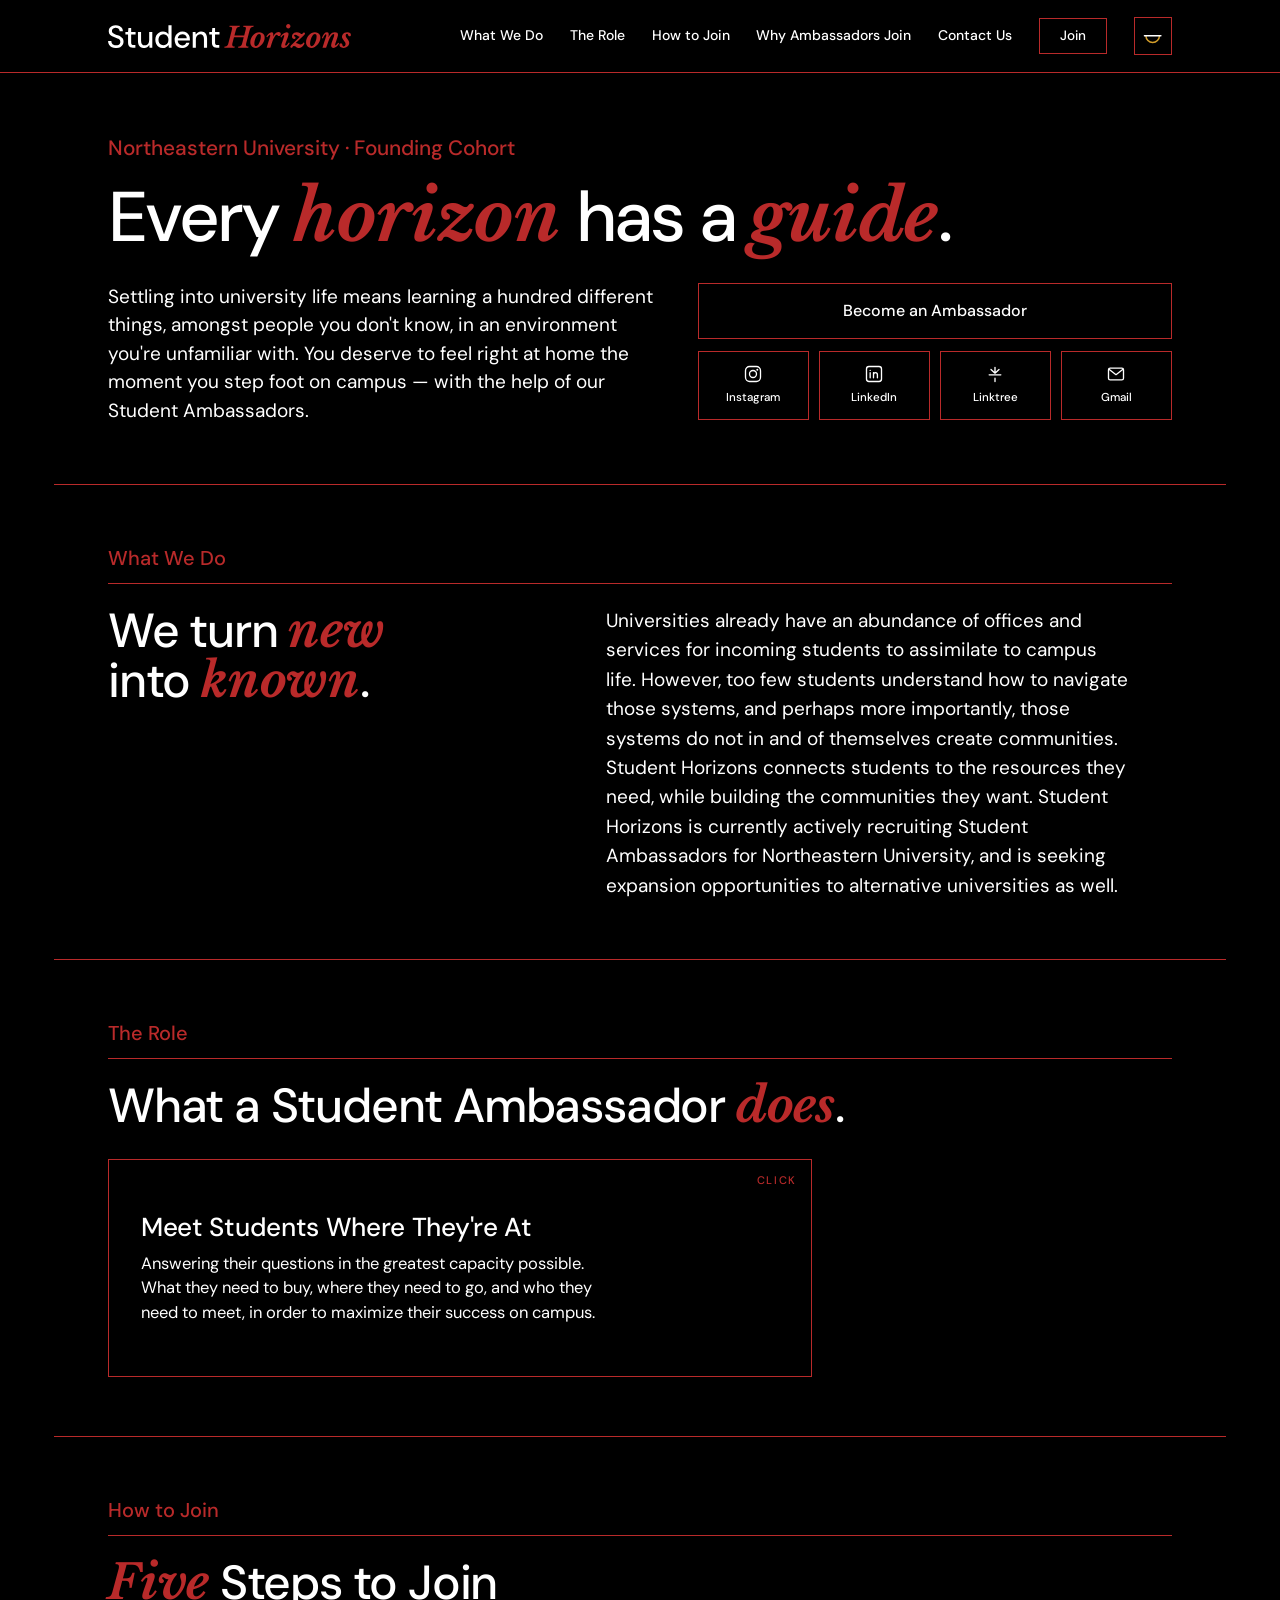
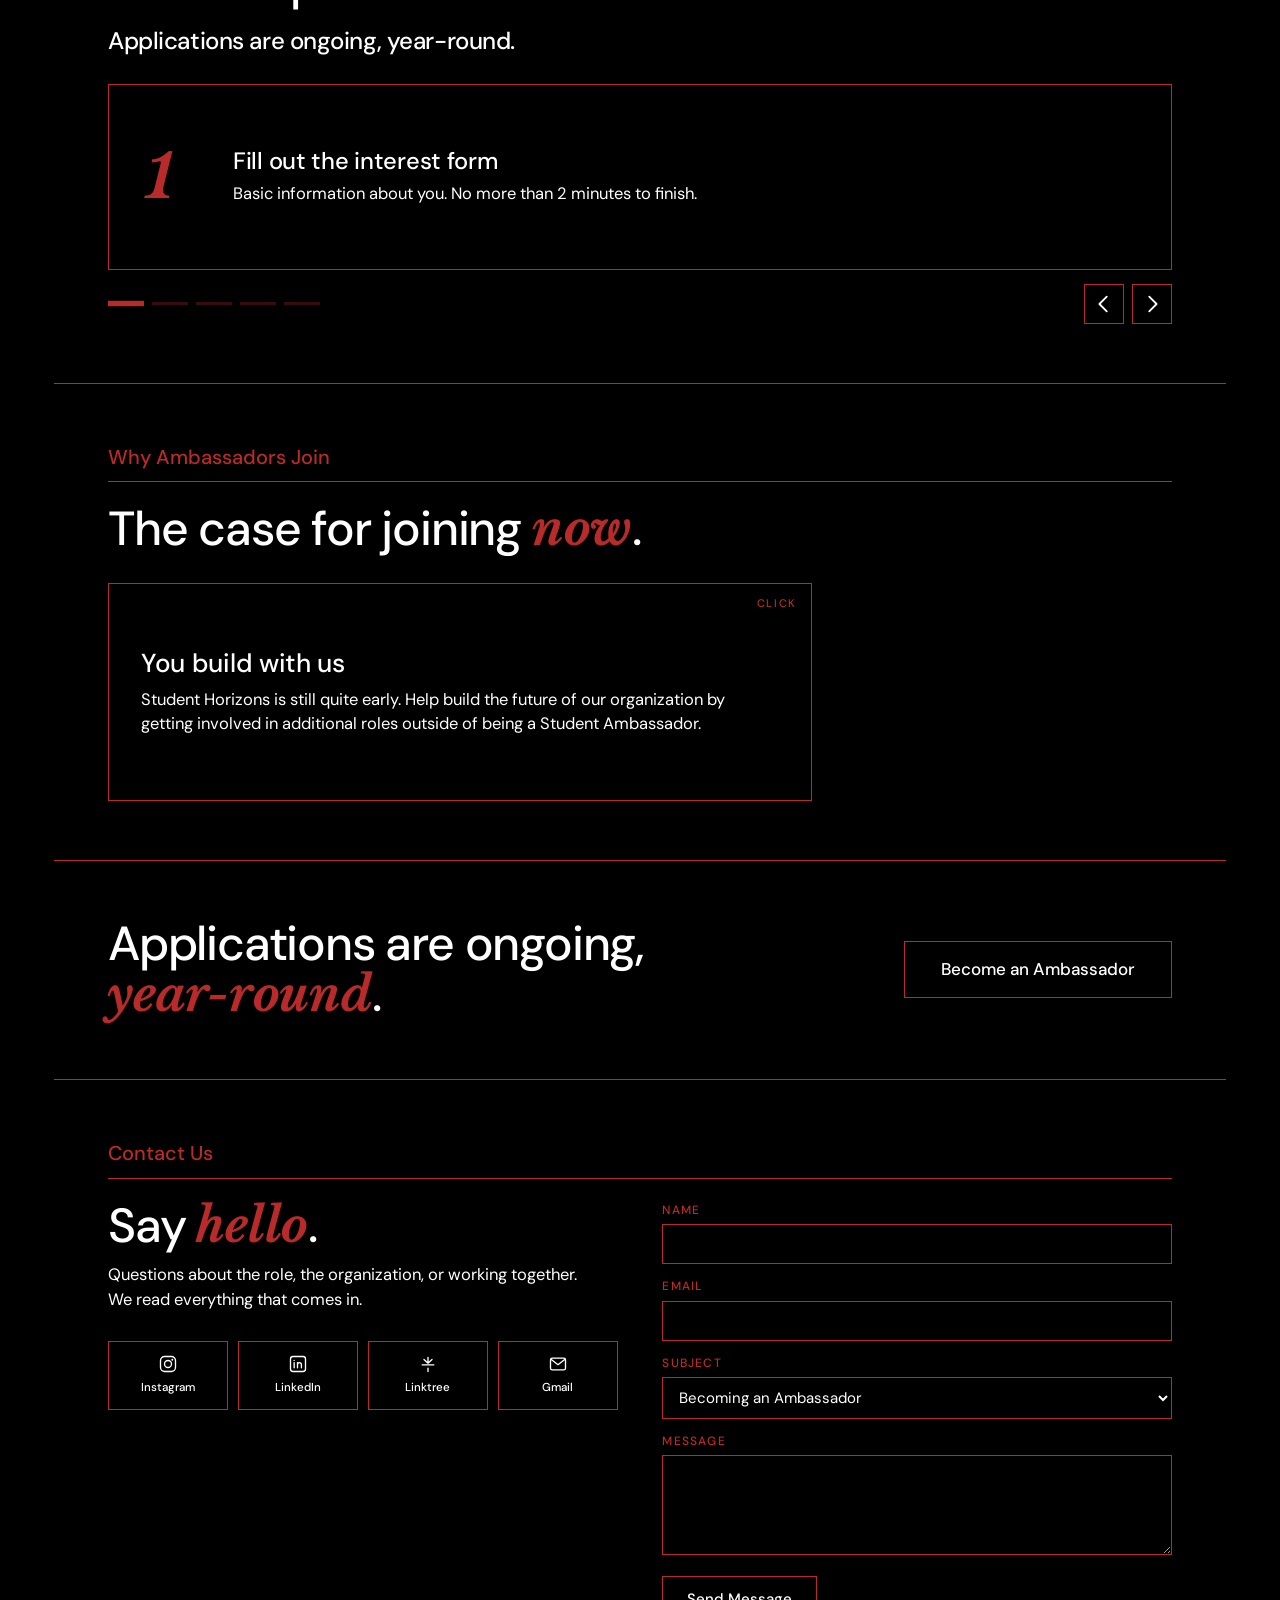
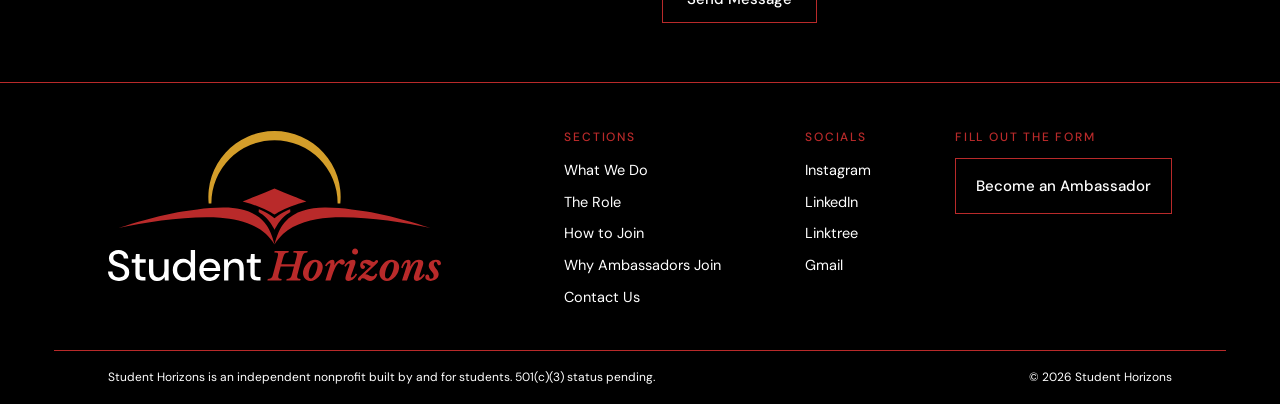
==== commit d2977776: "Definitely not the last I forgot about something." ====
--- a/index.html
+++ b/index.html
@@ -16,10 +16,11 @@
 <meta property="og:title" content="Student Horizons">
 <meta property="og:description" content="Supporting Students With Navigating New Beginnings">
 <meta property="og:url" content="https://studenthorizons.org/">
-<meta property="og:image" content="https://studenthorizons.org/assets/img/og-card.png">
+<meta property="og:image" content="https://studenthorizons.org/assets/img/og-card-dark.png">
 <meta property="og:image:width" content="1200">
 <meta property="og:image:height" content="630">
 <meta property="og:image:alt" content="Student Horizons">
+<meta name="twitter:image" content="https://studenthorizons.org/assets/img/og-card-dark.png">
 <meta name="twitter:card" content="summary_large_image">
 <meta name="twitter:title" content="Student Horizons">
 <meta name="twitter:description" content="Supporting Students With Navigating New Beginnings">
@@ -137,7 +138,7 @@
       <p class="label reveal">What We Do</p>
       <div class="split">
         <h2 class="reveal d1">We turn <em>new</em><br>into <em>known</em>.</h2>
-        <p class="body-lg reveal d2">Universities already have an abundance of offices and services for incoming students to assimilate to campus life. However, too few students understand how to navigate those systems, and perhaps more importantly, those systems do not in and of themselves create communities. Student Horizons connects students to the resources they need, while building the community they want. Student Horizons is currently actively recruiting Student Ambassadors for Northeastern University, and is seeking expansion opportunities to alternative universities as well.</p>
+        <p class="body-lg reveal d2">Universities already have an abundance of offices and services for incoming students to assimilate to campus life. However, too few students understand how to navigate those systems, and perhaps more importantly, those systems do not in and of themselves create communities. Student Horizons connects students to the resources they need, while building the communities they want. Student Horizons is currently actively recruiting Student Ambassadors for Northeastern University, and is seeking expansion opportunities to alternative universities as well.</p>
       </div>
     </div>
   </section>
@@ -340,9 +341,11 @@
       </div>
     </div>
   </div>
-  <div class="shell foot-legal">
-    <p>Student Horizons is an independent nonprofit built by and for students. 501(c)(3) status pending.</p>
-    <p>&copy; <span id="yr">2026</span> Student Horizons</p>
+  <div class="foot-legal-band">
+    <div class="shell foot-legal">
+      <p>Student Horizons is an independent nonprofit built by and for students. 501(c)(3) status pending.</p>
+      <p>&copy; <span id="yr">2026</span> Student Horizons</p>
+    </div>
   </div>
 </footer>
 
@@ -568,50 +571,86 @@
   document.querySelectorAll('.reveal').forEach(function (el) { io.observe(el); });
 }
 
-/* ── custom cursor ─────────────────────────────────────────────────
-   Red dot plus a trailing ring. Over a control that fills red on hover
-   the whole cursor turns black — but the colour change is delayed to
-   land as the fill arrives, otherwise you get a black ring on a black
-   page for the length of the fill and it reads as the cursor vanishing.
-   Leaving reverts instantly, since the base rule carries no delay.
+/* end of the main script — the cursor lives in its own tag below, so a
+   throw anywhere above cannot take it with it. */
+</script>
+
+<script>
+/* ── custom cursor ─────────────────────────────────────────────────────
+   Deliberately isolated in its own <script> and its own IIFE. Two earlier
+   attempts at this "went missing" in the field while testing clean in the
+   lab, and both failure modes are structural rather than cosmetic:
+
+     1. It sat at the bottom of the one big script. Any throw earlier in
+        that script — a selector that went stale after a markup edit, say —
+        silently killed everything after it, the cursor included.
+     2. It was gated on `(hover: hover) and (pointer: fine)`. Those query
+        the PRIMARY pointer. On a touchscreen laptop the primary pointer
+        reports coarse even though a trackpad is right there, so the whole
+        block was skipped on exactly the machines most likely to be used.
+
+   The gate is now the mouse itself: the first real mousemove turns it on.
+   Nothing else can decide it should not run. Touch devices never fire a
+   qualifying mousemove, so they still never see it.
    ------------------------------------------------------------------ */
-if (window.matchMedia('(hover: hover) and (pointer: fine)').matches) {
-  var dot = document.querySelector('.cursor-dot');
-  var ring = document.querySelector('.cursor-ring');
-  var mx = -200, my = -200, rx = -200, ry = -200, raf = null;
-  /* Reduced motion kills the trail, not the cursor: the ring snaps to the
-     pointer instead of easing toward it. Gating the whole block on `reduce`
-     is what makes the cursor disappear outright on a machine with the OS
-     setting on, which reads as the feature being broken. */
-  var LERP = reduce ? 1 : 0.55;
-  var FILL = 'a.btn, button.btn, .socials a, .car-nav, .theme-btn, .menu-btn';
-  var SOFT = 'a, button, input, textarea, select, label, .flip, .car-view';
-  document.body.classList.add('has-cursor');
-
-  window.addEventListener('mousemove', function (e) {
-    mx = e.clientX; my = e.clientY;
-    dot.style.transform = 'translate3d(' + mx + 'px,' + my + 'px,0)';
-    var t = e.target;
-    var fill = t.closest ? t.closest(FILL) : null;
-    var soft = fill ? null : (t.closest ? t.closest(SOFT) : null);
-    document.body.classList.toggle('cur-fill', !!fill);
-    document.body.classList.toggle('cur-soft', !!soft);
-    if (!raf) raf = requestAnimationFrame(loop);
-  }, { passive: true });
-
-  function loop() {
-    rx += (mx - rx) * LERP;
-    ry += (my - ry) * LERP;
-    ring.style.transform = 'translate3d(' + rx + 'px,' + ry + 'px,0)';
-    raf = (Math.abs(mx - rx) > 0.25 || Math.abs(my - ry) > 0.25)
-      ? requestAnimationFrame(loop) : null;
+(function () {
+  try {
+    var dot = document.querySelector('.cursor-dot');
+    var ring = document.querySelector('.cursor-ring');
+    if (!dot || !ring) return;
+
+    var reduce = window.matchMedia('(prefers-reduced-motion: reduce)').matches;
+    /* Reduced motion removes the trail, not the cursor. */
+    var LERP = reduce ? 1 : 0.55;
+
+    var FILL = 'a.btn, button.btn, .socials a, .car-nav, .theme-btn, .menu-btn';
+    var SOFT = 'a, button, input, textarea, select, label, .flip, .car-view';
+
+    var mx = -200, my = -200, rx = -200, ry = -200, raf = null, on = false;
+
+    function loop() {
+      rx += (mx - rx) * LERP;
+      ry += (my - ry) * LERP;
+      ring.style.transform = 'translate3d(' + rx + 'px,' + ry + 'px,0)';
+      raf = (Math.abs(mx - rx) > 0.25 || Math.abs(my - ry) > 0.25)
+        ? requestAnimationFrame(loop) : null;
+    }
+
+    window.addEventListener('mousemove', function (e) {
+      if (!on) {
+        /* A tap on a touchscreen emits one synthetic mousemove. A real
+           mouse emits a stream, so wait for movement before committing. */
+        if (mx === -200) { mx = e.clientX; my = e.clientY; rx = mx; ry = my; return; }
+        if (e.clientX === mx && e.clientY === my) return;
+        on = true;
+        document.body.classList.add('has-cursor');
+      }
+      mx = e.clientX; my = e.clientY;
+      dot.style.transform = 'translate3d(' + mx + 'px,' + my + 'px,0)';
+
+      var t = e.target;
+      var fill = t && t.closest ? t.closest(FILL) : null;
+      var soft = fill ? null : (t && t.closest ? t.closest(SOFT) : null);
+      document.body.classList.toggle('cur-fill', !!fill);
+      document.body.classList.toggle('cur-soft', !!soft);
+
+      if (!raf) raf = requestAnimationFrame(loop);
+    }, { passive: true });
+
+    window.addEventListener('mousedown', function () { document.body.classList.add('cur-down'); });
+    window.addEventListener('mouseup', function () { document.body.classList.remove('cur-down'); });
+    document.addEventListener('mouseleave', function () { document.body.classList.add('cur-out'); });
+    document.addEventListener('mouseenter', function () { document.body.classList.remove('cur-out'); });
+
+    /* Touch anywhere and the custom cursor stands down for good. */
+    window.addEventListener('touchstart', function () {
+      on = false;
+      document.body.classList.remove('has-cursor', 'cur-fill', 'cur-soft', 'cur-down');
+    }, { passive: true });
+  } catch (e) {
+    document.body.classList.remove('has-cursor');
   }
-
-  window.addEventListener('mousedown', function () { document.body.classList.add('cur-down'); });
-  window.addEventListener('mouseup', function () { document.body.classList.remove('cur-down'); });
-  document.addEventListener('mouseleave', function () { document.body.classList.add('cur-out'); });
-  document.addEventListener('mouseenter', function () { document.body.classList.remove('cur-out'); });
-}
+})();
 </script>
 </body>
 </html>
--- a/assets/css/styles.css
+++ b/assets/css/styles.css
@@ -14,6 +14,14 @@
    Note: #B92A2A on #000000 is 3.1:1, under the WCAG AA 4.5:1 floor for body
    text. Red is therefore kept to display sizes, rules and fills — never small
    reading copy — so no body text on the page falls below the floor.
+
+   Second note, added with the ink-inversion pass: text sitting ON a red fill
+   now takes --ink-inv, which means black on Horizon Red in dark theme. That
+   measures 3.4:1 — above the 3:1 floor for UI components and large text, but
+   below the 4.5:1 floor for small text. It is a deliberate brand decision,
+   not an oversight. Light theme is unaffected: white on red is 6.2:1. If the
+   dark-theme figure ever needs to clear 4.5:1, the single change is to point
+   the fill-ink rules at #FFFFFF instead of --ink-inv.
    ========================================================================== */
 
 /* ── typefaces (self-hosted) ──────────────────────────────────────────── */
@@ -70,13 +78,38 @@
      the only lines that do not use --rule-col. */
   --rule: 1px;
   --hair: 2px;                        /* hover underline, header and footer alike */
+  /* Title rules: the content column — the same measure that bounds the text
+     of every section, so a title rule marks exactly where its section's
+     copy starts and stops. */
   --rule-col: min(100% - (var(--gut) * 2), var(--shell) - (var(--gut) * 2));
+  /* Section rules: the midpoint between a title rule and a full-bleed rule.
+     Derived, not chosen — it is literally the average of the other two, so
+     the three lengths read as one series rather than three decisions.
+     Both custom properties resolve 100% against the element carrying them,
+     which is why each is only ever used on a full-width box. */
+  --rule-sec: calc((var(--rule-col) + 100%) / 2);
 
   /* Press depth. Cards keep the 1.014 → 1.004 pair they already had; the
      smaller controls need a larger factor to read as the same physical
      press, because perceived depth is absolute, not proportional. */
   --press: 0.97;
   --press-sm: 0.93;
+
+  /* Fill/ink timing. Text on a filling control has to invert AT the moment
+     the fill passes under it, never before: flip early and the text matches
+     the page it is still sitting on and vanishes, which is what was
+     happening to the card hint in light mode. Each --ink-in delay is set to
+     the point where its own fill crosses its own text, so the swap is hidden
+     inside the sweep. Reverting carries no delay, because on the way out the
+     text is uncovered from the same edge and must go back to base colour
+     while the red is still behind it. */
+  --ink-swap: 0.1s;
+  --ink-in-btn: 0.2s;                 /* .btn fill is 0.42s, text is centred */
+  --ink-in-social: 0.19s;             /* .socials fill is 0.4s              */
+  --ink-in-nav: 0.17s;                /* .car-nav fill is 0.35s             */
+  --ink-in-face: 0.37s;               /* .face-b is 0.55s; measured: the slide
+                                         reaches the hint at ~375ms and clears
+                                         it at ~420ms, so the swap runs 370-460 */
   --glow: 0 0 0 1px var(--red), 0 0 26px 2px rgba(185, 42, 42, 0.45);
 
   --sans: "DM Sans", ui-sans-serif, system-ui, -apple-system, "Segoe UI", sans-serif;
@@ -113,7 +146,7 @@
 }
 .skip:focus {
   position: fixed; z-index: 200; top: 0.75rem; left: 0.75rem;
-  background: var(--red); color: #fff; padding: 0.7rem 1.1rem;
+  background: var(--red); color: var(--ink-inv); padding: 0.7rem 1.1rem;
   font-weight: 500; text-decoration: none;
 }
 
@@ -152,7 +185,7 @@
    At 33rem the last line runs 512px against a 526px longest line. */
 .body-lg {
   font-size: clamp(1rem, 0.94rem + 0.34vw, 1.1875rem); line-height: 1.55;
-  max-width: 33rem; text-wrap: pretty;
+  max-width: 32.75rem; text-wrap: pretty;
 }
 .body-sm { font-size: clamp(0.9375rem, 0.91rem + 0.2vw, 1.0313rem); max-width: 52ch; margin-top: 0.625rem; }
 /* Sits between .body-sm and h2 in weight and size. Stays on --ink, so it is
@@ -171,7 +204,7 @@
 .panel + .panel::before {
   content: ""; position: absolute; top: 0;
   left: 50%; transform: translateX(-50%);
-  width: var(--rule-col); height: var(--rule); background: var(--red);
+  width: var(--rule-sec); height: var(--rule); background: var(--red);
 }
 
 /* ── masthead ─────────────────────────────────────────────────────────── */
@@ -218,9 +251,9 @@
 .menu-btn { display: none; }
 .menu-bars, .menu-bars::before, .menu-bars::after {
   display: block; width: 16px; height: 1.5px; background: var(--ink);
-  margin-inline: auto; content: ""; transition: transform 0.28s var(--ease), background-color 0.2s;
-}
-.menu-btn:hover .menu-bars, .menu-btn:hover .menu-bars::before, .menu-btn:hover .menu-bars::after { background: #fff; }
+  margin-inline: auto; content: ""; transition: transform 0.28s var(--ease), background-color 0.25s var(--ease);
+}
+.menu-btn:hover .menu-bars, .menu-btn:hover .menu-bars::before, .menu-btn:hover .menu-bars::after { background: var(--ink-inv); }
 .menu-bars::before { transform: translateY(-5px); }
 .menu-bars::after { transform: translateY(3.5px); }
 [aria-expanded="true"] .menu-bars { background: transparent !important; }
@@ -244,13 +277,15 @@
   color: var(--ink); background: transparent;
   border: 1.5px solid var(--red); border-radius: 0;
   text-decoration: none; cursor: pointer;
-  transition: color 0.3s var(--swipe), transform 0.35s var(--ease), box-shadow 0.35s var(--ease);
+  transition: color var(--ink-swap) var(--ease), transform 0.35s var(--ease), box-shadow 0.35s var(--ease);
 }
 .btn::before {
   content: ""; position: absolute; inset: 0; z-index: -1; background: var(--red);
   transform: translateY(101%); transition: transform 0.42s var(--swipe);
 }
-.btn:hover, .btn:focus-visible { color: #fff; }
+.btn:hover, .btn:focus-visible {
+  color: var(--ink-inv); transition-delay: var(--ink-in-btn), 0s, 0s;
+}
 .btn:hover::before, .btn:focus-visible::before { transform: translateY(0); }
 .btn:active { transform: scale(var(--press)); }
 .btn-lg { padding: 1.1875rem 2.25rem; font-size: 1.0625rem; }
@@ -279,14 +314,16 @@
   display: flex; flex-direction: column; align-items: center; justify-content: center; gap: 0.35rem;
   padding: 0.75rem 0.25rem;
   border: 1.5px solid var(--red); color: var(--ink); text-decoration: none;
-  transition: color 0.3s var(--swipe), transform 0.35s var(--ease);
+  transition: color var(--ink-swap) var(--ease), transform 0.35s var(--ease);
 }
 .socials a:active { transform: scale(var(--press)); }
 .socials a::before {
   content: ""; position: absolute; inset: 0; z-index: -1; background: var(--red);
   transform: translateY(101%); transition: transform 0.4s var(--swipe);
 }
-.socials a:hover, .socials a:focus-visible { color: #fff; }
+.socials a:hover, .socials a:focus-visible {
+  color: var(--ink-inv); transition-delay: var(--ink-in-social), 0s;
+}
 .socials a:hover::before, .socials a:focus-visible::before { transform: translateY(0); }
 .socials svg {
   width: 20px; height: 20px; fill: none; stroke: currentColor;
@@ -325,16 +362,18 @@
 .face h3 { font-size: clamp(1.1875rem, 1rem + 0.8vw, 1.625rem); }
 .face p { font-size: clamp(0.9375rem, 0.91rem + 0.22vw, 1.0313rem); line-height: 1.5; }
 .face-b {
-  position: absolute; inset: 0; background: var(--red); color: #fff;
+  position: absolute; inset: 0; background: var(--red); color: var(--ink-inv);
   transform: translateY(100%); transition: transform 0.55s var(--swipe);
 }
 .flip.flipped .face-b { transform: translateY(0); }
 .flip-hint {
   position: absolute; right: 0.875rem; top: 0.7rem; z-index: 2;
   font-size: 0.6875rem; font-weight: 500; letter-spacing: 0.15em; text-transform: uppercase;
-  color: var(--red); transition: color 0.3s var(--ease), opacity 0.3s var(--ease);
-}
-.flip.flipped .flip-hint { color: #fff; opacity: 0.8; }
+  color: var(--red); transition: color var(--ink-swap) var(--ease);
+}
+/* The hint sits above the sliding face, at the top corner — the last place
+   the red reaches — so its swap waits almost the whole slide out. */
+.flip.flipped .flip-hint { color: var(--ink-inv); transition-delay: var(--ink-in-face); }
 
 /* ── carousel ─────────────────────────────────────────────────────────── */
 
@@ -384,14 +423,14 @@
   position: relative; z-index: 0; overflow: hidden;
   width: 2.5rem; height: 2.5rem; padding: 0.5rem;
   background: transparent; border: 1.5px solid var(--red); cursor: pointer;
-  color: var(--ink); transition: color 0.3s var(--swipe), transform 0.35s var(--ease);
+  color: var(--ink); transition: color var(--ink-swap) var(--ease), transform 0.35s var(--ease);
 }
 .car-nav:active { transform: scale(var(--press-sm)); }
 .car-nav::before {
   content: ""; position: absolute; inset: 0; z-index: -1; background: var(--red);
   transform: translateY(101%); transition: transform 0.35s var(--swipe);
 }
-.car-nav:hover { color: #fff; }
+.car-nav:hover { color: var(--ink-inv); transition-delay: var(--ink-in-nav), 0s; }
 .car-nav:hover::before { transform: translateY(0); }
 .car-nav svg { width: 100%; height: 100%; fill: none; stroke: currentColor; stroke-width: 2; stroke-linecap: round; stroke-linejoin: round; }
 
@@ -494,17 +533,18 @@
 }
 .foot-cols ul a:hover::after { transform: scaleX(1); }
 
-/* The rule above the legal line is a section rule, not a full-bleed one, so
-   it is drawn rather than bordered — a border would span the shell's padding
-   box and land a gutter wider than its six peers. */
+/* The rule above the legal line is the seventh section rule. It is drawn on a
+   full-width band rather than bordered on the shell, because --rule-sec is
+   wider than the shell and a border would be trapped at the shell's edge. */
+.foot-legal-band { position: relative; margin-top: clamp(1.75rem, 3.5vw, 2.5rem); }
+.foot-legal-band::before {
+  content: ""; position: absolute; top: 0;
+  left: 50%; transform: translateX(-50%);
+  width: var(--rule-sec); height: var(--rule); background: var(--red);
+}
 .foot-legal {
-  position: relative;
-  margin-top: clamp(1.75rem, 3.5vw, 2.5rem); padding-block: 1.125rem;
+  padding-block: 1.125rem;
   display: flex; flex-wrap: wrap; gap: 0.625rem 2rem; justify-content: space-between;
-}
-.foot-legal::before {
-  content: ""; position: absolute; top: 0; left: var(--gut); right: var(--gut);
-  height: var(--rule); background: var(--red);
 }
 .foot-legal p { font-size: 0.75rem; max-width: 70ch; }
 
@@ -581,12 +621,12 @@
 }
 
 /* The measure is retuned for this band: the column narrows faster than the
-   type does, so 33rem stops binding and the paragraph falls back to a stub
-   last line. 29rem holds the last line near full again. The band starts at
+   type does, so the wide value stops binding and the paragraph falls back to
+   a stub last line. 29.75rem holds the last line near full again. The band starts at
    1179 rather than 1180 because at exactly 1180 the type is still at its
-   capped size and 33rem is still the better fit. */
+   capped size and the wide value is still the better fit. */
 @media (max-width: 1179px) and (min-width: 941px) {
-  .body-lg { max-width: 29rem; }
+  .body-lg { max-width: 29.75rem; }
 }
 
 @media (max-width: 940px) {
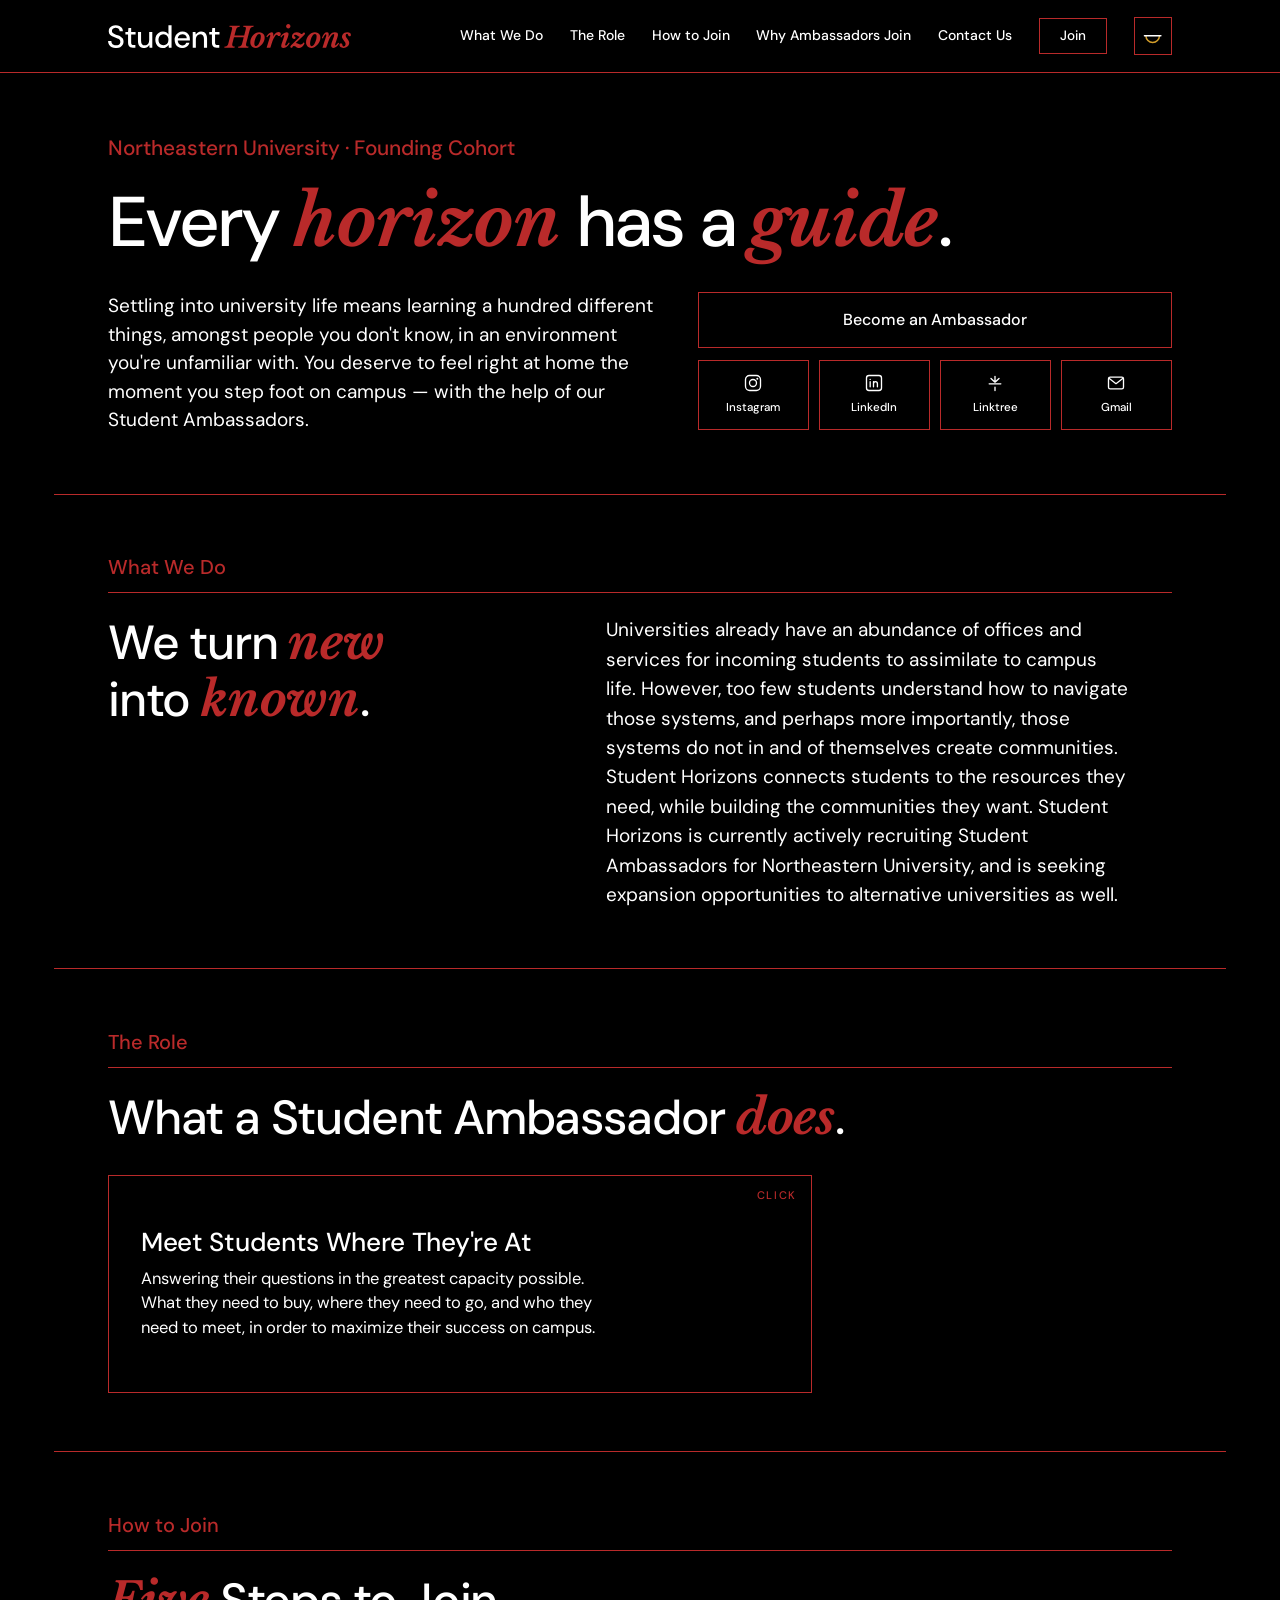
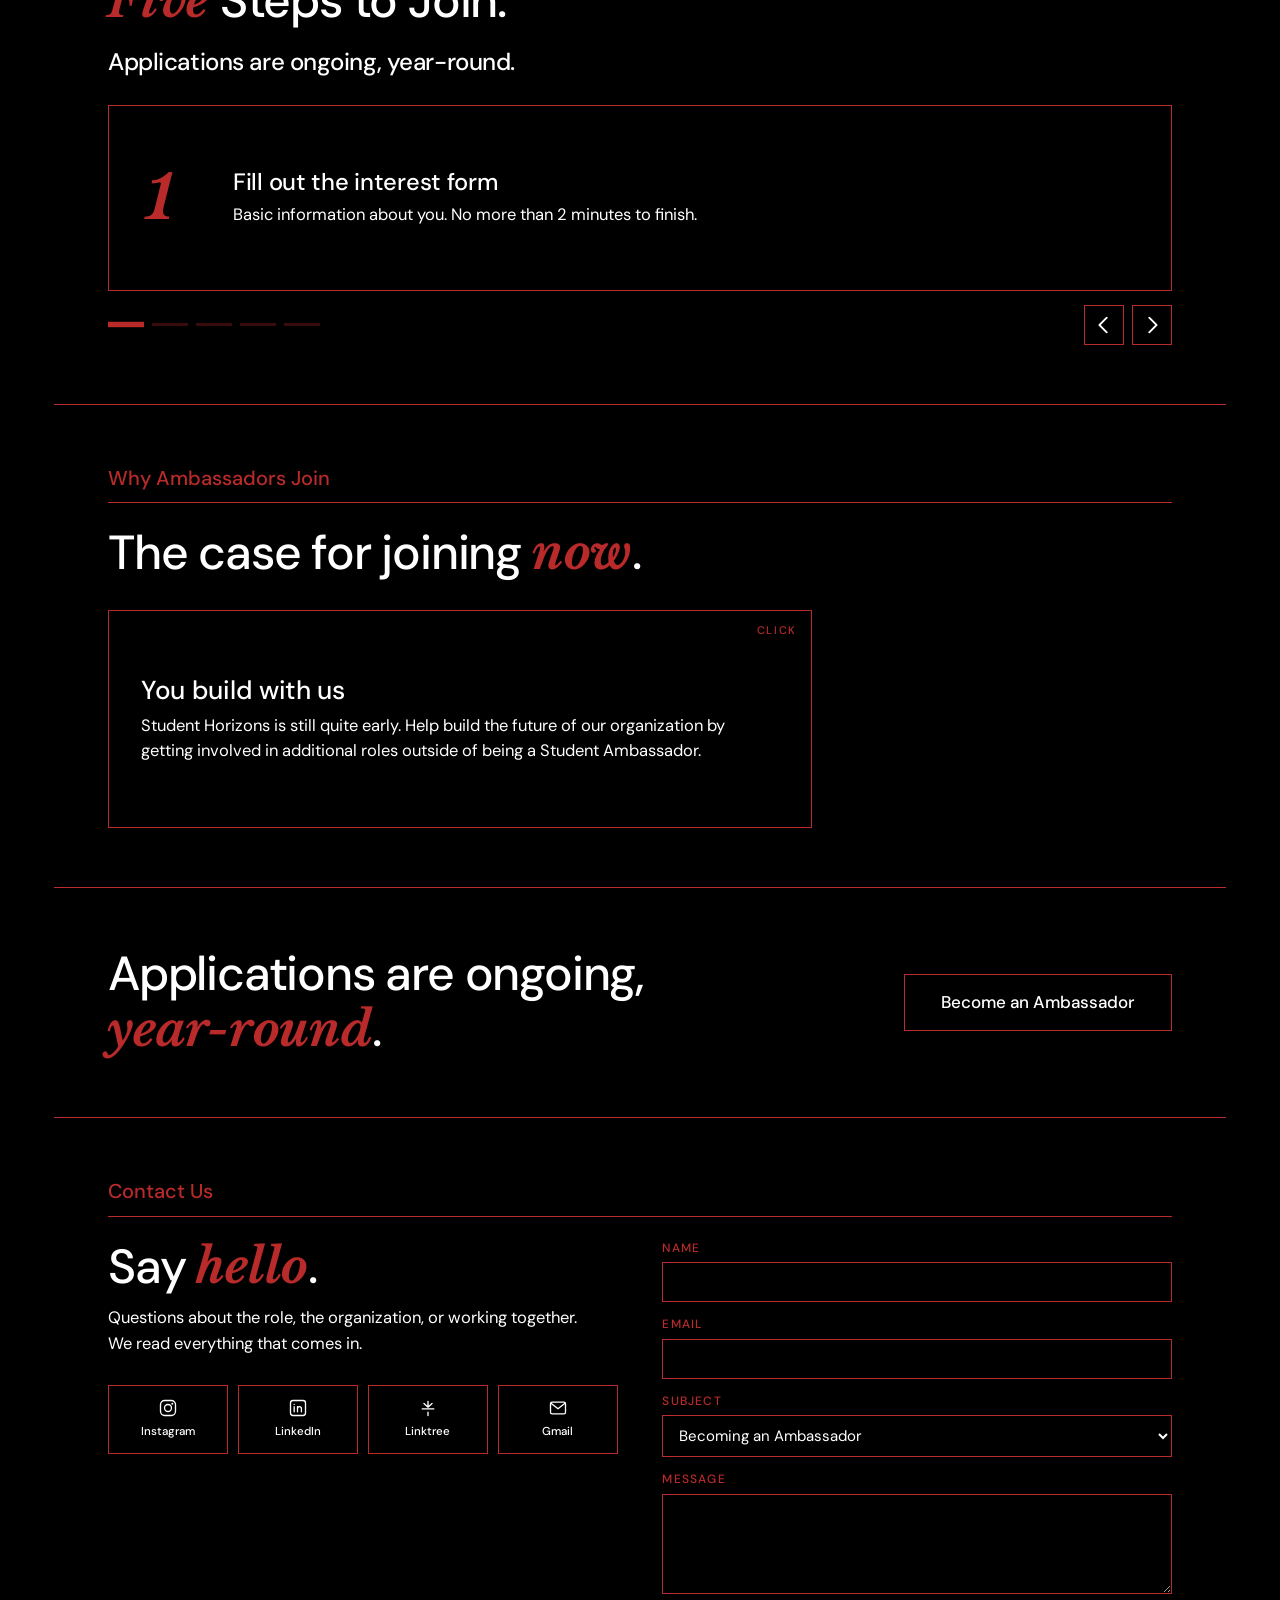
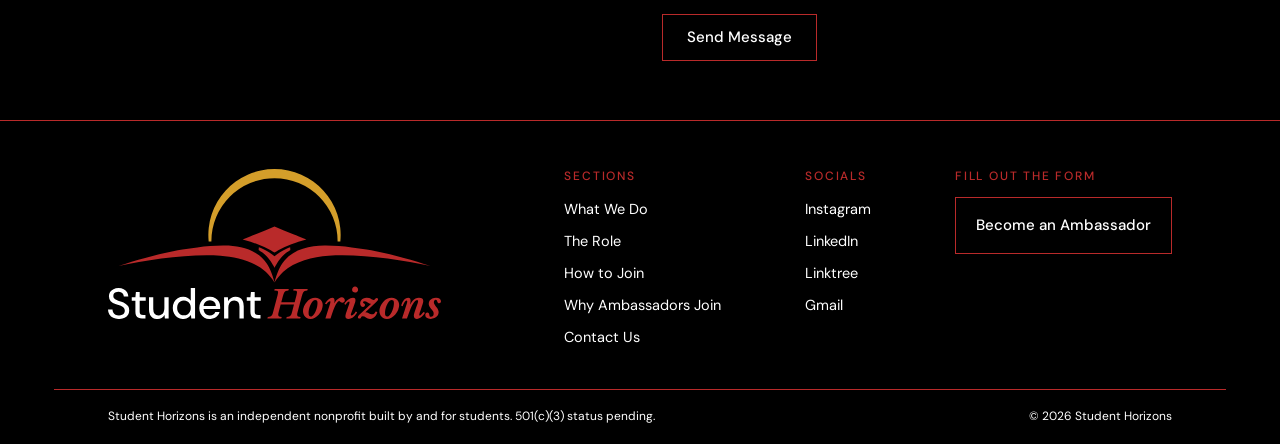
==== commit 4d936332: "The End is Near With this final update." ====
--- a/index.html
+++ b/index.html
@@ -5,7 +5,7 @@
 <meta name="viewport" content="width=device-width, initial-scale=1">
 <title>Student Horizons</title>
 <meta name="description" content="Supporting Students With Navigating New Beginnings">
-<link rel="canonical" href="https://studenthorizons.org/">
+<link rel="canonical" href="https://www.studenthorizons.org/">
 <link rel="icon" href="/favicon.svg" type="image/svg+xml">
 <link rel="icon" href="/assets/img/icon-192.png" sizes="192x192">
 <link rel="apple-touch-icon" href="/apple-touch-icon.png">
@@ -15,12 +15,12 @@
 <meta property="og:site_name" content="Student Horizons">
 <meta property="og:title" content="Student Horizons">
 <meta property="og:description" content="Supporting Students With Navigating New Beginnings">
-<meta property="og:url" content="https://studenthorizons.org/">
-<meta property="og:image" content="https://studenthorizons.org/assets/img/og-card-dark.png">
+<meta property="og:url" content="https://www.studenthorizons.org/">
+<meta property="og:image" content="https://www.studenthorizons.org/assets/img/og-card-dark.png">
 <meta property="og:image:width" content="1200">
 <meta property="og:image:height" content="630">
 <meta property="og:image:alt" content="Student Horizons">
-<meta name="twitter:image" content="https://studenthorizons.org/assets/img/og-card-dark.png">
+<meta name="twitter:image" content="https://www.studenthorizons.org/assets/img/og-card-dark.png">
 <meta name="twitter:card" content="summary_large_image">
 <meta name="twitter:title" content="Student Horizons">
 <meta name="twitter:description" content="Supporting Students With Navigating New Beginnings">
@@ -39,8 +39,8 @@
   "@context": "https://schema.org",
   "@type": "NGO",
   "name": "Student Horizons",
-  "url": "https://studenthorizons.org/",
-  "logo": "https://studenthorizons.org/assets/img/combomark-dark.svg",
+  "url": "https://www.studenthorizons.org/",
+  "logo": "https://www.studenthorizons.org/assets/img/combomark-dark.svg",
   "slogan": "Every horizon has a guide",
   "description": "Supporting Students With Navigating New Beginnings",
   "email": "studenthorizons.org@gmail.com",
@@ -90,7 +90,7 @@
     </button>
   </div>
 
-  <nav class="mobile-nav" id="mobile-nav" aria-label="Main, mobile" hidden>
+  <nav class="mobile-nav" id="mobile-nav" aria-label="Main, mobile" inert>
     <a href="#do">What We Do</a>
     <a href="#role">The Role</a>
     <a href="#join">How to Join</a>
@@ -106,7 +106,7 @@
   <section class="panel hero" id="home">
     <div class="shell">
       <p class="tagline reveal">Northeastern University · Founding Cohort</p>
-      <h1 class="reveal d1">Every <em>horizon</em> has a <em>guide</em>.</h1>
+      <h1 class="reveal d1">Every <em>horizon</em><br class="m-br"> has a <em>guide</em>.</h1>
 
       <div class="hero-grid">
         <p class="blurb reveal d2">Settling into university life means learning a hundred different things, amongst people you don't know, in an environment you're unfamiliar with. You deserve to feel right at home the moment you step foot on campus — with the help of our Student Ambassadors.</p>
@@ -137,7 +137,7 @@
     <div class="shell">
       <p class="label reveal">What We Do</p>
       <div class="split">
-        <h2 class="reveal d1">We turn <em>new</em><br>into <em>known</em>.</h2>
+        <h2 class="reveal d1">We turn <em>new</em><br class="d-br"> into <em>known</em>.</h2>
         <p class="body-lg reveal d2">Universities already have an abundance of offices and services for incoming students to assimilate to campus life. However, too few students understand how to navigate those systems, and perhaps more importantly, those systems do not in and of themselves create communities. Student Horizons connects students to the resources they need, while building the communities they want. Student Horizons is currently actively recruiting Student Ambassadors for Northeastern University, and is seeking expansion opportunities to alternative universities as well.</p>
       </div>
     </div>
@@ -147,17 +147,17 @@
   <section class="panel" id="role">
     <div class="shell">
       <p class="label reveal">The Role</p>
-      <h2 class="reveal d1">What a Student Ambassador <em>does</em>.</h2>
+      <h2 class="reveal d1">What a Student<br class="m-br"> Ambassador <em>does</em>.</h2>
 
       <div class="duo reveal d2">
         <article class="flip" tabindex="0" role="button" aria-pressed="false" aria-label="Show the second part of the role">
           <div class="face face-a">
             <h3>Meet Students Where They're At</h3>
-            <p class="two-42">Answering their questions in the greatest capacity possible.<br>What they need to buy, where they need to go, and who they need to meet, in order to maximize their success on campus.</p>
+            <p class="two-42">Answering their questions in the greatest capacity possible. <br>What they need to buy, where they need to go, and who they need to meet, in order to maximize their success on campus.</p>
           </div>
           <div class="face face-b">
             <h3>Reach Out First</h3>
-            <p class="two">Most people who need help hesitate to send the first message.<br>Be proactive, reach out, and build a bond that'll last across semesters.</p>
+            <p class="two">Most people who need help hesitate to send the first message. <br>Be proactive, reach out, and build a bond that'll last across semesters.</p>
           </div>
           <span class="flip-hint" aria-hidden="true">Click</span>
         </article>
@@ -169,7 +169,7 @@
   <section class="panel" id="join">
     <div class="shell">
       <p class="label reveal">How to Join</p>
-      <h2 class="reveal d1"><em>Five</em> Steps to Join</h2>
+      <h2 class="reveal d1"><em>Five</em> Steps to Join.</h2>
       <p class="lede reveal d2">Applications are ongoing, year-round.</p>
 
       <div class="carousel reveal d3" aria-roledescription="carousel" aria-label="The five steps to join">
@@ -178,12 +178,12 @@
             <li class="car-card" role="group" aria-roledescription="slide" aria-label="Step 1 of 5">
               <span class="car-n" aria-hidden="true">1</span>
               <h3>Fill out the interest form</h3>
-              <p>Basic information about you. No more than 2 minutes to finish.</p>
+              <p>Basic information about you.<br class="m-br"> No more than 2 minutes to finish.</p>
             </li>
             <li class="car-card" role="group" aria-roledescription="slide" aria-label="Step 2 of 5">
               <span class="car-n" aria-hidden="true">2</span>
               <h3>Join the weekly newsletter</h3>
-              <p class="two">You're automatically added upon finishing the interest form,<br>so you're always up to date on all things Student Horizons.</p>
+              <p class="two">You're automatically added upon finishing the interest form, <br>so you're always up to date on all things Student Horizons.</p>
             </li>
             <li class="car-card" role="group" aria-roledescription="slide" aria-label="Step 3 of 5">
               <span class="car-n" aria-hidden="true">3</span>
@@ -193,12 +193,12 @@
             <li class="car-card" role="group" aria-roledescription="slide" aria-label="Step 4 of 5">
               <span class="car-n" aria-hidden="true">4</span>
               <h3>Work through onboarding</h3>
-              <p class="two">Understanding, in-depth, who we are and how we operate,<br>and how your role will embed within our organization.</p>
+              <p class="two">Understanding, in-depth, who we are and how we operate, <br>and how your role will embed within our organization.</p>
             </li>
             <li class="car-card" role="group" aria-roledescription="slide" aria-label="Step 5 of 5">
               <span class="car-n" aria-hidden="true">5</span>
               <h3>Join the program</h3>
-              <p class="two">Congratulations! You're a Student Ambassador for Student Horizons.<br>You'll be connected to your students to begin supporting them.</p>
+              <p class="two">Congratulations! You're a Student Ambassador for Student Horizons. <br>You'll be connected to your students to begin supporting them.</p>
             </li>
           </ul>
         </div>
@@ -232,7 +232,7 @@
           </div>
           <div class="face face-b">
             <h3>Certified volunteer hours</h3>
-            <p class="two">Official, accredited volunteer hours for the time you contribute,<br>logged and ready whenever you need them documented.</p>
+            <p class="two">Official, accredited volunteer hours for the time you contribute, <br>logged and ready whenever you need them documented.</p>
           </div>
           <span class="flip-hint" aria-hidden="true">Click</span>
         </article>
@@ -244,7 +244,10 @@
   <section class="panel cta">
     <div class="shell cta-in">
       <h2 class="reveal">Applications are ongoing, <em>year-round</em>.</h2>
-      <a class="btn btn-lg reveal d1" href="https://forms.gle/mtEmmoPCQnDrMjLR6" target="_blank" rel="noopener">Become an Ambassador</a>
+      <!-- The reveal lives on a wrapper, never on the control itself: the
+           reveal rules replace the element's whole `transition`, which silently
+           stripped this button's ink timing and made it flip colour instantly. -->
+      <span class="reveal d1 rise"><a class="btn btn-lg" href="https://forms.gle/mtEmmoPCQnDrMjLR6" target="_blank" rel="noopener">Become an Ambassador</a></span>
     </div>
   </section>
 
@@ -255,7 +258,7 @@
       <div class="split split-even">
         <div>
           <h2 class="reveal d1">Say <em>hello</em>.</h2>
-          <p class="body-sm two reveal d2">Questions about the role, the organization, or working together.<br>We read everything that comes in.</p>
+          <p class="body-sm two reveal d2">Questions about the role, the organization, or working together. <br>We read everything that comes in.</p>
 
           <ul class="socials socials-wide reveal d3" role="list">
             <li><a href="https://www.instagram.com/student.horizons" target="_blank" rel="noopener">
@@ -385,17 +388,23 @@
 /* ── mobile menu ───────────────────────────────────────────────── */
 var mbtn = document.querySelector('.menu-btn');
 var mob = document.getElementById('mobile-nav');
+/* `hidden` cannot be transitioned, so the drawer is driven by a class and
+   held closed with `inert` for assistive tech instead. The page is no longer
+   scroll-locked while it is open. */
+function setNav(open) {
+  mbtn.setAttribute('aria-expanded', String(open));
+  mob.classList.toggle('open', open);
+  mob.inert = !open;
+}
 mbtn.addEventListener('click', function () {
-  var open = mbtn.getAttribute('aria-expanded') === 'true';
-  mbtn.setAttribute('aria-expanded', String(!open));
-  mob.hidden = open;
-  document.body.classList.toggle('nav-open', !open);
+  setNav(mbtn.getAttribute('aria-expanded') !== 'true');
 });
 mob.addEventListener('click', function (e) {
-  if (e.target.tagName === 'A') {
-    mbtn.setAttribute('aria-expanded', 'false');
-    mob.hidden = true;
-    document.body.classList.remove('nav-open');
+  if (e.target.tagName === 'A') setNav(false);
+});
+document.addEventListener('keydown', function (e) {
+  if (e.key === 'Escape' && mbtn.getAttribute('aria-expanded') === 'true') {
+    setNav(false); mbtn.focus();
   }
 });
 
@@ -603,8 +612,10 @@
     /* Reduced motion removes the trail, not the cursor. */
     var LERP = reduce ? 1 : 0.55;
 
-    var FILL = 'a.btn, button.btn, .socials a, .car-nav, .theme-btn, .menu-btn';
-    var SOFT = 'a, button, input, textarea, select, label, .flip, .car-view';
+    /* One list, one state. The fill/soft split existed only so the cursor
+       could go black over red plates; fills are ink now and red reads on
+       every surface, so there is nothing left to distinguish. */
+    var HOT = 'a, button, input, textarea, select, label, .flip, .car-view, .car-dot';
 
     var mx = -200, my = -200, rx = -200, ry = -200, raf = null, on = false;
 
@@ -629,10 +640,7 @@
       dot.style.transform = 'translate3d(' + mx + 'px,' + my + 'px,0)';
 
       var t = e.target;
-      var fill = t && t.closest ? t.closest(FILL) : null;
-      var soft = fill ? null : (t && t.closest ? t.closest(SOFT) : null);
-      document.body.classList.toggle('cur-fill', !!fill);
-      document.body.classList.toggle('cur-soft', !!soft);
+      document.body.classList.toggle('cur-on', !!(t && t.closest && t.closest(HOT)));
 
       if (!raf) raf = requestAnimationFrame(loop);
     }, { passive: true });
@@ -645,7 +653,7 @@
     /* Touch anywhere and the custom cursor stands down for good. */
     window.addEventListener('touchstart', function () {
       on = false;
-      document.body.classList.remove('has-cursor', 'cur-fill', 'cur-soft', 'cur-down');
+      document.body.classList.remove('has-cursor', 'cur-on', 'cur-down');
     }, { passive: true });
   } catch (e) {
     document.body.classList.remove('has-cursor');
--- a/assets/css/styles.css
+++ b/assets/css/styles.css
@@ -12,16 +12,16 @@
    is permitted. Horizon Gold appears only inside the logo artwork itself.
 
    Note: #B92A2A on #000000 is 3.1:1, under the WCAG AA 4.5:1 floor for body
-   text. Red is therefore kept to display sizes, rules and fills — never small
-   reading copy — so no body text on the page falls below the floor.
-
-   Second note, added with the ink-inversion pass: text sitting ON a red fill
-   now takes --ink-inv, which means black on Horizon Red in dark theme. That
-   measures 3.4:1 — above the 3:1 floor for UI components and large text, but
-   below the 4.5:1 floor for small text. It is a deliberate brand decision,
-   not an oversight. Light theme is unaffected: white on red is 6.2:1. If the
-   dark-theme figure ever needs to clear 4.5:1, the single change is to point
-   the fill-ink rules at #FFFFFF instead of --ink-inv.
+   text. Red is therefore kept to display sizes, rules and emphasis — never
+   small reading copy — so no body text on the page falls below the floor.
+
+   FILLS ARE INK, NOT RED. Every control that fills on hover or click fills
+   with --ink: white in dark theme, black in light. The text on it takes
+   --ink-inv, so it is always the exact inverse of the plate it sits on and
+   always measures 21:1. Red keeps every border, rule, label and emphasis
+   word, so the accent is undiminished — it simply never becomes a plate
+   that text has to survive on. This replaced red fills, which forced black
+   text onto Horizon Red at 3.4:1 in dark theme.
    ========================================================================== */
 
 /* ── typefaces (self-hosted) ──────────────────────────────────────────── */
@@ -55,8 +55,7 @@
   --red:   #B92A2A;
   --gold:  #D49E2A;                   /* the sun in the theme toggle only */
   --ink-inv: #000000;                 /* ink flipped, for hover on filled controls */
-  --soft:  rgba(185, 42, 42, 0.20);   /* ring wash over non-filling targets */
-  --shade: rgba(0, 0, 0, 0.34);       /* ring wash over red-filled targets  */
+  --soft:  rgba(185, 42, 42, 0.20);   /* the cursor ring's wash over any target */
 
   --head: 4.5rem;
   --shell: 1160px;
@@ -95,20 +94,27 @@
   --press: 0.97;
   --press-sm: 0.93;
 
-  /* Fill/ink timing. Text on a filling control has to invert AT the moment
-     the fill passes under it, never before: flip early and the text matches
-     the page it is still sitting on and vanishes, which is what was
-     happening to the card hint in light mode. Each --ink-in delay is set to
-     the point where its own fill crosses its own text, so the swap is hidden
-     inside the sweep. Reverting carries no delay, because on the way out the
-     text is uncovered from the same edge and must go back to base colour
-     while the red is still behind it. */
-  --ink-swap: 0.1s;
-  --ink-in-btn: 0.2s;                 /* .btn fill is 0.42s, text is centred */
-  --ink-in-social: 0.19s;             /* .socials fill is 0.4s              */
-  --ink-in-nav: 0.17s;                /* .car-nav fill is 0.35s             */
-  --ink-in-face: 0.37s;               /* .face-b is 0.55s; measured: the slide
-                                         reaches the hint at ~375ms and clears
+  /* ── Fill/ink timing ────────────────────────────────────────────────
+     Text on a filling control has exactly two safe states: base colour while
+     it sits on the page, inverse colour while it sits on the plate. The only
+     dangerous instants are the ones where it is half on each — so the colour
+     swap is timed to run DURING that straddle and nothing else.
+
+     For an ink band spanning [a, b] of the control's height, the plate's top
+     edge sits at H(1.01 - progress) coming in and H(progress) going out, so:
+
+       entering   straddle = progress 1.01-b  ->  1.01-a
+       leaving    straddle = progress a       ->  b
+
+     Those are different windows for anything not vertically centred, which is
+     why entering and leaving get separate values rather than one symmetric
+     delay. Feeding each progress through the inverse of --swipe and
+     multiplying by the fill duration gives the times below. Bands were
+     measured, not estimated.
+
+     --ct is when the swap starts, --cd how long it runs. Both are read from
+     the state being transitioned TO, so the base rule governs leaving and the
+     :hover rule governs entering. */
                                          it at ~420ms, so the swap runs 370-460 */
   --glow: 0 0 0 1px var(--red), 0 0 26px 2px rgba(185, 42, 42, 0.45);
 
@@ -132,7 +138,6 @@
   line-height: 1.55; -webkit-font-smoothing: antialiased;
   transition: background-color 0.35s var(--ease), color 0.35s var(--ease);
 }
-body.nav-open { overflow: hidden; }
 
 img, svg { max-width: 100%; }
 img { height: auto; }
@@ -146,7 +151,7 @@
 }
 .skip:focus {
   position: fixed; z-index: 200; top: 0.75rem; left: 0.75rem;
-  background: var(--red); color: var(--ink-inv); padding: 0.7rem 1.1rem;
+  background: var(--ink); color: var(--ink-inv); padding: 0.7rem 1.1rem;
   font-weight: 500; text-decoration: none;
 }
 
@@ -158,7 +163,15 @@
 
 /* ── type ─────────────────────────────────────────────────────────────── */
 
-h1, h2, h3 { font-weight: 500; letter-spacing: -0.025em; line-height: 1.06; margin: 0; }
+/* 1.06 is tight enough that a Libre Baskerville italic descender on one line
+   can reach the ascender of the next — the 'y' of Every into the 'd' of guide
+   once the phone layout puts them on separate lines. The display faces get
+   enough leading to clear their own extremes; see the phone block for the
+   value used where headings actually wrap. Measured: the deepest ink extent
+   across both faces is ~1.09em, so anything under ~1.10 guarantees a collision
+   and 1.12 leaves only a fraction of a pixel. 1.18 holds a real gap at every
+   size the type reaches. */
+h1, h2, h3 { font-weight: 500; letter-spacing: -0.025em; line-height: 1.18; margin: 0; }
 h1 { font-size: clamp(1.85rem, 5.5vw, 5rem); letter-spacing: -0.038em; white-space: nowrap; }
 h2 { font-size: clamp(1.7rem, 1.15rem + 2.3vw, 3rem); }
 h3 { font-size: 1.0625rem; letter-spacing: -0.012em; line-height: 1.25; }
@@ -234,33 +247,62 @@
 }
 .nav a:hover::after { transform: scaleX(1); }
 
+/* These used to cross-fade their background rather than sweep it. A cross-fade
+   has no clean instant to swap the icon at: plate and ink pass through the same
+   mid-grey together and the icon disappears at the midpoint. Sweeping like
+   every other control gives the icon a crossing to be timed against. */
 .theme-btn, .menu-btn {
+  position: relative; z-index: 0; overflow: hidden;
   flex: 0 0 auto; width: 2.375rem; height: 2.375rem; padding: 0.35rem;
-  background: none; border: 1px solid var(--red); cursor: pointer;
+  background: transparent; border: 1px solid var(--red); cursor: pointer;
   display: grid; place-items: center;
-  transition: background-color 0.25s var(--ease), transform 0.35s var(--ease);
-}
+  transition: transform 0.35s var(--ease);
+}
+.theme-btn::before, .menu-btn::before {
+  content: ""; position: absolute; inset: 0; z-index: -1; background: var(--ink);
+  transform: translateY(101%); transition: transform 0.25s var(--swipe);
+}
+.theme-btn:hover::before, .menu-btn:hover::before { transform: translateY(0); }
 .theme-btn:active, .menu-btn:active { transform: scale(var(--press-sm)); }
-.theme-btn:hover, .menu-btn:hover { background: var(--red); }
 .theme-btn svg { width: 78%; overflow: visible; }
 .tb-sun { stroke: var(--gold); transform-origin: 20px 20px; transition: transform 0.6s var(--swipe); }
-.tb-line { stroke: var(--ink); transition: stroke 0.25s var(--ease); }
+.tb-line { stroke: var(--ink); --ct: 0.099s; --cd: 0.053s;
+           transition: stroke var(--cd) var(--ease) var(--ct); }
 /* gold is the sun and never changes; the horizon line flips to its opposite */
-.theme-btn:hover .tb-line { stroke: var(--ink-inv); }
+.theme-btn:hover .tb-line { stroke: var(--ink-inv); --ct: 0.100s; --cd: 0.052s; }
 
 .menu-btn { display: none; }
 .menu-bars, .menu-bars::before, .menu-bars::after {
   display: block; width: 16px; height: 1.5px; background: var(--ink);
-  margin-inline: auto; content: ""; transition: transform 0.28s var(--ease), background-color 0.25s var(--ease);
-}
-.menu-btn:hover .menu-bars, .menu-btn:hover .menu-bars::before, .menu-btn:hover .menu-bars::after { background: var(--ink-inv); }
+  margin-inline: auto; content: "";
+  /* the bars are a 1.5px band, so the straddle is almost instantaneous */
+  --ct: 0.123s; --cd: 0.012s;
+  transition: transform 0.28s var(--ease),
+              background-color var(--cd) var(--ease) var(--ct);
+}
+.menu-btn:hover .menu-bars, .menu-btn:hover .menu-bars::before, .menu-btn:hover .menu-bars::after { background: var(--ink-inv); --ct: 0.124s; --cd: 0.012s; }
 .menu-bars::before { transform: translateY(-5px); }
 .menu-bars::after { transform: translateY(3.5px); }
 [aria-expanded="true"] .menu-bars { background: transparent !important; }
 [aria-expanded="true"] .menu-bars::before { transform: rotate(45deg) translateY(0); }
 [aria-expanded="true"] .menu-bars::after { transform: rotate(-45deg) translateY(-1.5px); }
 
-.mobile-nav { display: none; flex-direction: column; border-top: 1px solid var(--red); }
+/* Collapsed with max-height rather than `hidden` so it can animate. The
+   value only needs to exceed the drawer's real height; the easing curve
+   hides the fact that it is not the exact height. */
+.mobile-nav {
+  display: none; flex-direction: column;
+  border-top: 1px solid transparent;
+  max-height: 0; overflow: hidden; opacity: 0; visibility: hidden;
+  transition: max-height 0.38s var(--ease), opacity 0.24s var(--ease),
+              border-top-color 0.38s var(--ease), visibility 0s linear 0.38s;
+}
+.mobile-nav.open {
+  max-height: 24rem; opacity: 1; visibility: visible;
+  border-top-color: var(--red);
+  transition: max-height 0.38s var(--ease), opacity 0.28s var(--ease) 0.04s,
+              border-top-color 0.2s var(--ease), visibility 0s;
+}
 .mobile-nav a {
   padding: 0.875rem var(--gut); color: var(--ink); text-decoration: none;
   font-weight: 500; border-bottom: 1px solid var(--red);
@@ -277,15 +319,17 @@
   color: var(--ink); background: transparent;
   border: 1.5px solid var(--red); border-radius: 0;
   text-decoration: none; cursor: pointer;
-  transition: color var(--ink-swap) var(--ease), transform 0.35s var(--ease), box-shadow 0.35s var(--ease);
+  /* union of all five .btn variants' straddles; the widest is .btn-foot,
+     which wraps to two lines and therefore has the deepest band */
+  --ct: 0.169s; --cd: 0.082s;
+  transition: color var(--cd) var(--ease) var(--ct),
+              transform 0.35s var(--ease), box-shadow 0.35s var(--ease);
 }
 .btn::before {
-  content: ""; position: absolute; inset: 0; z-index: -1; background: var(--red);
+  content: ""; position: absolute; inset: 0; z-index: -1; background: var(--ink);
   transform: translateY(101%); transition: transform 0.42s var(--swipe);
 }
-.btn:hover, .btn:focus-visible {
-  color: var(--ink-inv); transition-delay: var(--ink-in-btn), 0s, 0s;
-}
+.btn:hover, .btn:focus-visible { color: var(--ink-inv); --ct: 0.172s; --cd: 0.081s; }
 .btn:hover::before, .btn:focus-visible::before { transform: translateY(0); }
 .btn:active { transform: scale(var(--press)); }
 .btn-lg { padding: 1.1875rem 2.25rem; font-size: 1.0625rem; }
@@ -314,16 +358,21 @@
   display: flex; flex-direction: column; align-items: center; justify-content: center; gap: 0.35rem;
   padding: 0.75rem 0.25rem;
   border: 1.5px solid var(--red); color: var(--ink); text-decoration: none;
-  transition: color var(--ink-swap) var(--ease), transform 0.35s var(--ease);
+  transition: transform 0.35s var(--ease);
 }
 .socials a:active { transform: scale(var(--press)); }
 .socials a::before {
-  content: ""; position: absolute; inset: 0; z-index: -1; background: var(--red);
+  content: ""; position: absolute; inset: 0; z-index: -1; background: var(--ink);
   transform: translateY(101%); transition: transform 0.4s var(--swipe);
 }
-.socials a:hover, .socials a:focus-visible {
-  color: var(--ink-inv); transition-delay: var(--ink-in-social), 0s;
-}
+/* Coloured on the children, not the tile, because they cross the plate at
+   different moments. */
+.socials a svg  { color: var(--ink); --ct: 0.145s; --cd: 0.052s;
+                  transition: color var(--cd) var(--ease) var(--ct), transform 0.4s var(--ease); }
+.socials a span { color: var(--ink); --ct: 0.208s; --cd: 0.047s;
+                  transition: color var(--cd) var(--ease) var(--ct); }
+.socials a:hover svg,  .socials a:focus-visible svg  { color: var(--ink-inv); --ct: 0.205s; --cd: 0.053s; }
+.socials a:hover span, .socials a:focus-visible span { color: var(--ink-inv); --ct: 0.147s; --cd: 0.047s; }
 .socials a:hover::before, .socials a:focus-visible::before { transform: translateY(0); }
 .socials svg {
   width: 20px; height: 20px; fill: none; stroke: currentColor;
@@ -362,18 +411,18 @@
 .face h3 { font-size: clamp(1.1875rem, 1rem + 0.8vw, 1.625rem); }
 .face p { font-size: clamp(0.9375rem, 0.91rem + 0.22vw, 1.0313rem); line-height: 1.5; }
 .face-b {
-  position: absolute; inset: 0; background: var(--red); color: var(--ink-inv);
+  position: absolute; inset: 0; background: var(--ink); color: var(--ink-inv);
   transform: translateY(100%); transition: transform 0.55s var(--swipe);
 }
 .flip.flipped .face-b { transform: translateY(0); }
 .flip-hint {
   position: absolute; right: 0.875rem; top: 0.7rem; z-index: 2;
   font-size: 0.6875rem; font-weight: 500; letter-spacing: 0.15em; text-transform: uppercase;
-  color: var(--red); transition: color var(--ink-swap) var(--ease);
-}
-/* The hint sits above the sliding face, at the top corner — the last place
-   the red reaches — so its swap waits almost the whole slide out. */
-.flip.flipped .flip-hint { color: var(--ink-inv); transition-delay: var(--ink-in-face); }
+  color: var(--red);
+}
+/* Horizon Red in every state. It reads on the page ground and on either ink
+   plate, so it never needs to swap — which also removes the lag that made it
+   the one element trailing behind a theme change. */
 
 /* ── carousel ─────────────────────────────────────────────────────────── */
 
@@ -423,21 +472,29 @@
   position: relative; z-index: 0; overflow: hidden;
   width: 2.5rem; height: 2.5rem; padding: 0.5rem;
   background: transparent; border: 1.5px solid var(--red); cursor: pointer;
-  color: var(--ink); transition: color var(--ink-swap) var(--ease), transform 0.35s var(--ease);
+  color: var(--ink); --ct: 0.135s; --cd: 0.082s;
+  transition: color var(--cd) var(--ease) var(--ct), transform 0.35s var(--ease);
 }
 .car-nav:active { transform: scale(var(--press-sm)); }
 .car-nav::before {
-  content: ""; position: absolute; inset: 0; z-index: -1; background: var(--red);
+  content: ""; position: absolute; inset: 0; z-index: -1; background: var(--ink);
   transform: translateY(101%); transition: transform 0.35s var(--swipe);
 }
-.car-nav:hover { color: var(--ink-inv); transition-delay: var(--ink-in-nav), 0s; }
+.car-nav:hover { color: var(--ink-inv); --ct: 0.137s; --cd: 0.080s; }
 .car-nav:hover::before { transform: translateY(0); }
 .car-nav svg { width: 100%; height: 100%; fill: none; stroke: currentColor; stroke-width: 2; stroke-linecap: round; stroke-linejoin: round; }
+
+/* Breaks that belong to one layout only. .d-br is the desktop/tablet break,
+   .m-br the phone one; each is inert in the other band. Both carry an authored
+   space beside them in the markup, so switching one off never joins two words. */
+.m-br { display: none; }
+.d-br { display: inline; }
 
 /* Paragraphs broken deliberately with <br>. The measure is capped per
    paragraph so the wrapped line can never outrun the forced first line.
    All three selectors are single-class on purpose — keep them flat, or a
-   descendant rule like `.face .two` will out-specify the modifiers. */
+   descendant rule like `.face .two` will out-specify the modifiers.
+   The breaks are switched off on narrow screens — see the 700px block. */
 .two { max-width: 52ch; }
 .two-42 { max-width: 42ch; }
 
@@ -549,11 +606,12 @@
 .foot-legal p { font-size: 0.75rem; max-width: 70ch; }
 
 /* ── custom cursor ────────────────────────────────────────────────────── */
-/* Red by default in both themes. Over a control that fills red on hover the
-   dot and ring go black — delayed by 0.3s so the colour lands as the fill
-   arrives rather than sitting black-on-black while it travels. Reverting
-   carries no delay, so leaving is instant. Fields keep the ring, never an
-   I-beam: the expanded ring is the "you can type here" signal. */
+/* Horizon Red in every state, over every surface. This used to flip to black
+   over red-filled controls, because red-on-red vanished. Fills are ink now, so
+   the cursor only ever sits on the page ground (3.4:1) or on an ink plate
+   (6.2:1) and is legible on both — which collapses the old fill/soft split
+   into one interactive state. Fields keep the ring instead of an I-beam: the
+   expanded ring is the "you can type here" signal. */
 
 .cursor-dot, .cursor-ring {
   position: fixed; top: 0; left: 0; z-index: 300; pointer-events: none; opacity: 0;
@@ -561,14 +619,13 @@
 }
 .cursor-dot {
   width: 6px; height: 6px; margin: -3px 0 0 -3px; border-radius: 50%;
-  background: var(--red); transition: background-color 0.2s var(--ease);
+  background: var(--red);
 }
 .cursor-ring {
   width: 30px; height: 30px; margin: -15px 0 0 -15px;
   border: 1.5px solid var(--red); border-radius: 50%; background: transparent;
   transition: width 0.22s var(--ease), height 0.22s var(--ease), margin 0.22s var(--ease),
-              opacity 0.2s var(--ease), background-color 0.2s var(--ease),
-              border-color 0.2s var(--ease);
+              opacity 0.2s var(--ease), background-color 0.2s var(--ease);
 }
 
 body.has-cursor { cursor: none; }
@@ -577,25 +634,21 @@
 body.has-cursor .flip, body.has-cursor .car-view, body.has-cursor .car-dot { cursor: none; }
 body.has-cursor .cursor-dot, body.has-cursor .cursor-ring { opacity: 1; }
 
-/* over anything interactive: ring grows */
-body.has-cursor.cur-fill .cursor-ring,
-body.has-cursor.cur-soft .cursor-ring {
-  width: 46px; height: 46px; margin: -23px 0 0 -23px;
-}
-/* not filling red (fields, cards, plain links): red wash, no delay */
-body.has-cursor.cur-soft .cursor-ring { background: var(--soft); }
-/* filling red: everything goes black, timed to the fill */
-body.has-cursor.cur-fill .cursor-ring {
-  border-color: #000; background: var(--shade);
-  transition-delay: 0s, 0s, 0s, 0s, 0.3s, 0.3s;
-}
-body.has-cursor.cur-fill .cursor-dot { background: #000; transition-delay: 0.3s; }
-
+/* over anything interactive: the ring grows and takes a red wash */
+body.has-cursor.cur-on .cursor-ring {
+  width: 46px; height: 46px; margin: -23px 0 0 -23px; background: var(--soft);
+}
 body.has-cursor.cur-down .cursor-ring { width: 22px; height: 22px; margin: -11px 0 0 -11px; }
 body.has-cursor.cur-out .cursor-dot, body.has-cursor.cur-out .cursor-ring { opacity: 0; }
 
 /* ── reveal ───────────────────────────────────────────────────────────── */
 
+/* NEVER put .reveal on an interactive element. These rules set `transition`
+   wholesale, which overrides that element's own transitions — the CTA button
+   carried .reveal and silently lost its ink timing, so its label flipped
+   colour instantly and dropped into the background mid-fill. Wrap the control
+   in a .reveal span instead; .rise keeps the wrapper out of the layout. */
+.rise { display: inline-flex; }
 body.anim .reveal { opacity: 0; transform: translateY(14px); }
 body.anim .reveal.in {
   opacity: 1; transform: none;
@@ -611,52 +664,80 @@
   *, *::before, *::after { transition-duration: 0.01ms !important; animation-duration: 0.01ms !important; }
 }
 
-/* ── responsive ───────────────────────────────────────────────────────── */
-
+/* ── responsive ───────────────────────────────────────────────────────────
+   Two layouts, one boundary. Desktop and tablet are the SAME layout — two
+   column splits, horizontal nav — and it holds all the way down to 768px,
+   which is an iPad in portrait. Below that is the phone layout. Everything
+   between the named breakpoints is handled by clamp() on the type, the
+   gutter and the section rhythm, so the layout scales continuously rather
+   than snapping between fixed sizes.
+   ------------------------------------------------------------------------ */
+
+/* Wide desktop → tablet: the masthead row is the only thing that genuinely
+   runs out of room, so it tightens progressively instead of breaking. */
 @media (max-width: 1180px) {
   :root { --navgap: 1rem; }
-
   .nav a { font-size: 0.8125rem; }
   .brand img { width: clamp(150px, 16vw, 200px); }
 }
 
 /* The measure is retuned for this band: the column narrows faster than the
    type does, so the wide value stops binding and the paragraph falls back to
-   a stub last line. 29.75rem holds the last line near full again. The band starts at
-   1179 rather than 1180 because at exactly 1180 the type is still at its
-   capped size and the wide value is still the better fit. */
+   a stub last line. 29.75rem holds the last line near full again. The band
+   starts at 1179 rather than 1180 because at exactly 1180 the type is still
+   at its capped size and the wide value is still the better fit. */
 @media (max-width: 1179px) and (min-width: 941px) {
   .body-lg { max-width: 29.75rem; }
 }
 
+@media (max-width: 940px) and (min-width: 768px) {
+  .body-lg { max-width: 26rem; }
+}
+
+/* Tablet portrait. Same layout, tighter fittings — the nav has to carry five
+   links plus Join plus the toggle inside ~700px of usable width. */
 @media (max-width: 940px) {
-  /* Single column from here down, so the measure is retuned once more. */
-  .body-lg { max-width: 31rem; }
+  :root { --navgap: 0.75rem; }
+  .brand img { width: clamp(122px, 15.5vw, 150px); }
+  .nav a { font-size: 0.75rem; }
+  .btn-nav { padding: 0.5rem 0.875rem; font-size: 0.75rem; }
+  .socials { gap: 0.5rem; }
+  .socials a { padding: 0.625rem 0.125rem; }
+  .socials span { font-size: 0.6563rem; }
+  .split { gap: clamp(1rem, 2.4vw, 1.75rem); }
+  .hero-grid { gap: clamp(1rem, 2.4vw, 1.75rem); }
+}
+
+/* ── phone ────────────────────────────────────────────────────────────── */
+@media (max-width: 767px) {
+  :root { --navgap: 0.625rem; }
+
+  /* single column everywhere */
   .hero-grid { grid-template-columns: 1fr; }
   .split, .split-even { grid-template-columns: 1fr; }
   .foot-in { grid-template-columns: 1fr; }
-  .btn-wide { max-width: 24rem; }
-}
-
-/* Pre-existing, unrelated to the ten items: five 2.25rem dots plus two arrows
-   measure 316px, so the carousel controls pushed the page 16px wide at 320.
-   Shrinking the dots brings the row back inside the column. */
-@media (max-width: 420px) {
-  .car-dot { width: 1.5rem; }
-}
-
-@media (max-width: 820px) {
+  .body-lg { max-width: 31rem; }
+
+  /* the nav collapses into the drawer; Join lives inside it, or the row
+     overflows at 320px */
   .nav { display: none; }
-  /* Join lives in the mobile drawer instead, or the header overflows at 320px */
   .btn-nav { display: none; }
   .menu-btn { display: grid; }
   .theme-btn { margin-left: auto; }
   .mobile-nav { display: flex; }
-  .mobile-nav[hidden] { display: none; }
-
-  h1 { white-space: normal; font-size: clamp(2rem, 8.2vw, 3rem); }
-  .socials { grid-template-columns: repeat(2, minmax(0, 1fr)); }
-  .foot-cols { grid-template-columns: 1fr; gap: 1.5rem; }
+
+  /* headings wrap here, so they get the leading that clears the serif
+     italic's own extremes — measured, not guessed: see README. */
+  h1 { white-space: normal; font-size: clamp(1.9rem, 8.2vw, 2.75rem); line-height: 1.24; }
+  /* 1.45rem floor, not 1.55: at 320px 'We turn new into known.' needs to
+     stay on one line and the larger floor pushed it to two. */
+  h2 { font-size: clamp(1.45rem, 6.6vw, 2.25rem); line-height: 1.26; }
+  .m-br { display: inline; }
+  .d-br { display: none; }
+
+  .socials { grid-template-columns: repeat(2, minmax(0, 1fr)); gap: 0.625rem; }
+  .socials a { padding: 0.75rem 0.25rem; }
+  .socials span { font-size: 0.7188rem; }
   .car-card { grid-template-columns: 1fr; row-gap: 0.5rem; }
   .car-n { grid-row: auto; }
   .cta-in { flex-direction: column; align-items: flex-start; }
@@ -664,4 +745,29 @@
   .flip, .face { min-height: 16rem; }
   .btn-wide { max-width: none; }
   .form-zone { min-height: 24rem; }
-}
+
+  /* footer: the mark and the form column centre on the screen; Sections and
+     Socials stay on their own edges */
+  .foot-brand { margin-inline: auto; }
+  .foot-brand img { margin-inline: auto; }
+  .foot-cols { justify-content: space-between; row-gap: 2rem; }
+  .foot-cols > div:last-child { flex-basis: 100%; text-align: center; }
+  .btn-foot { margin-inline: auto; }
+}
+
+/* A forced break that balances two lines on a wide card turns into a ragged
+   one-line-then-three-lines block once the column is phone width. Below 700px
+   the breaks are switched off and the caps released so the copy simply sets to
+   the column. The space authored before each <br> is what keeps the words
+   apart once the break stops rendering. */
+@media (max-width: 700px) {
+  .two br, .two-42 br { display: none; }   /* .m-br is not inside these */
+  .two, .two-42 { max-width: none; }
+  .two, .two-42, .face p, .car-card p, .blurb, .body-sm { text-wrap: pretty; }
+}
+
+/* Pre-existing: five 2.25rem dots plus two arrows measure 316px, so the
+   carousel controls pushed the page 16px wide at 320. */
+@media (max-width: 420px) {
+  .car-dot { width: 1.5rem; }
+}
